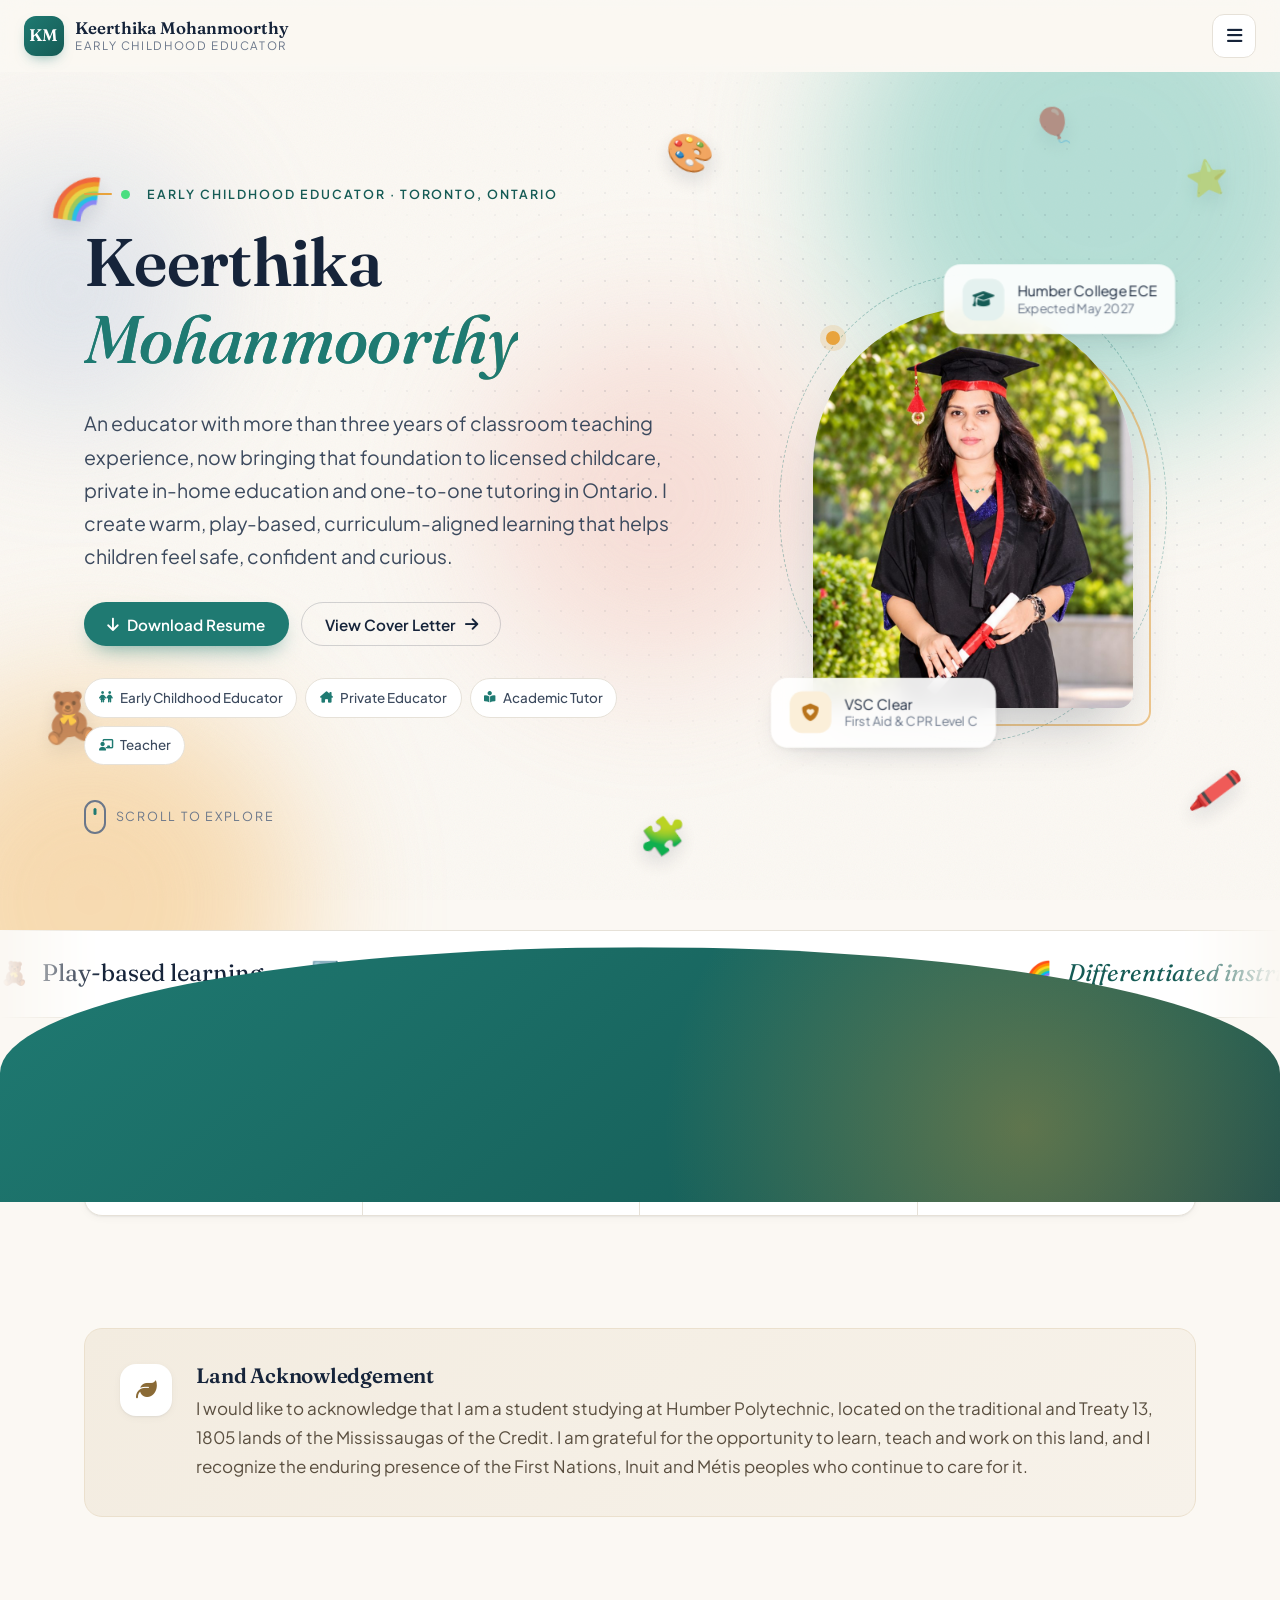
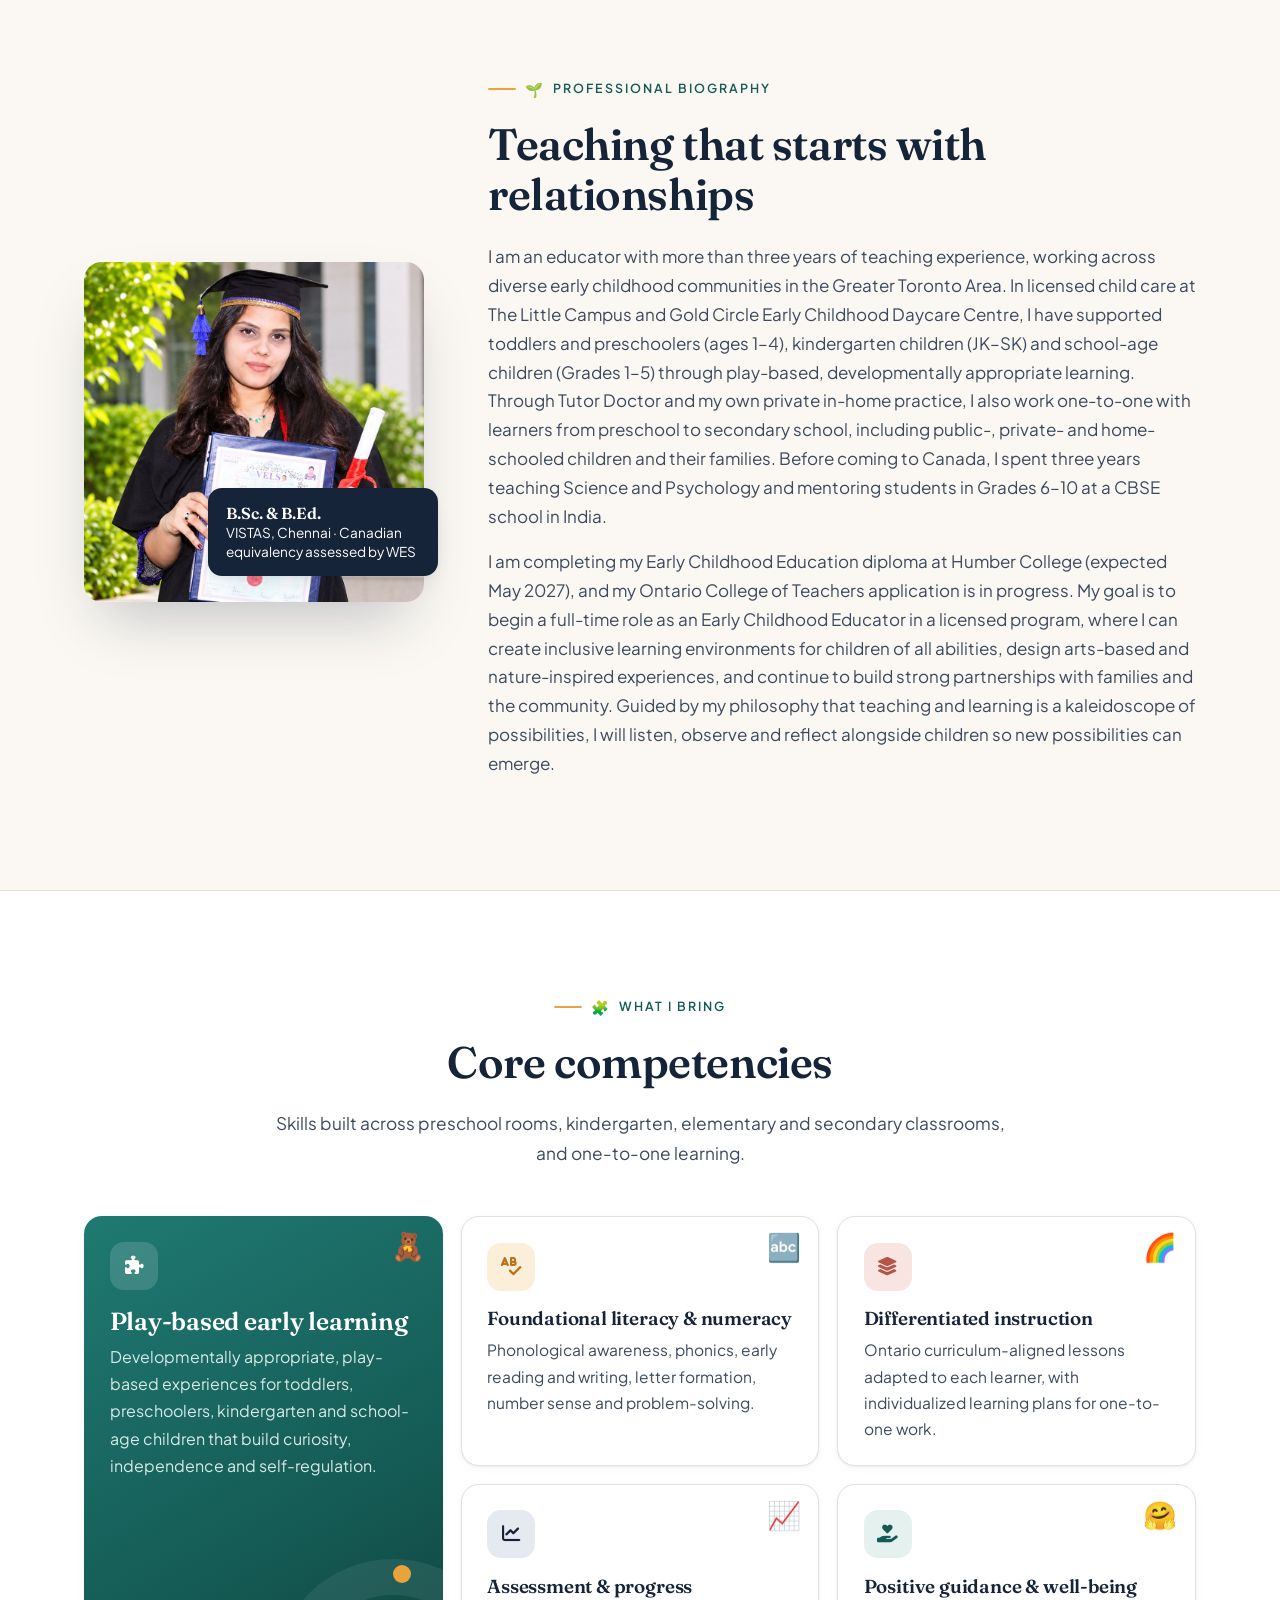
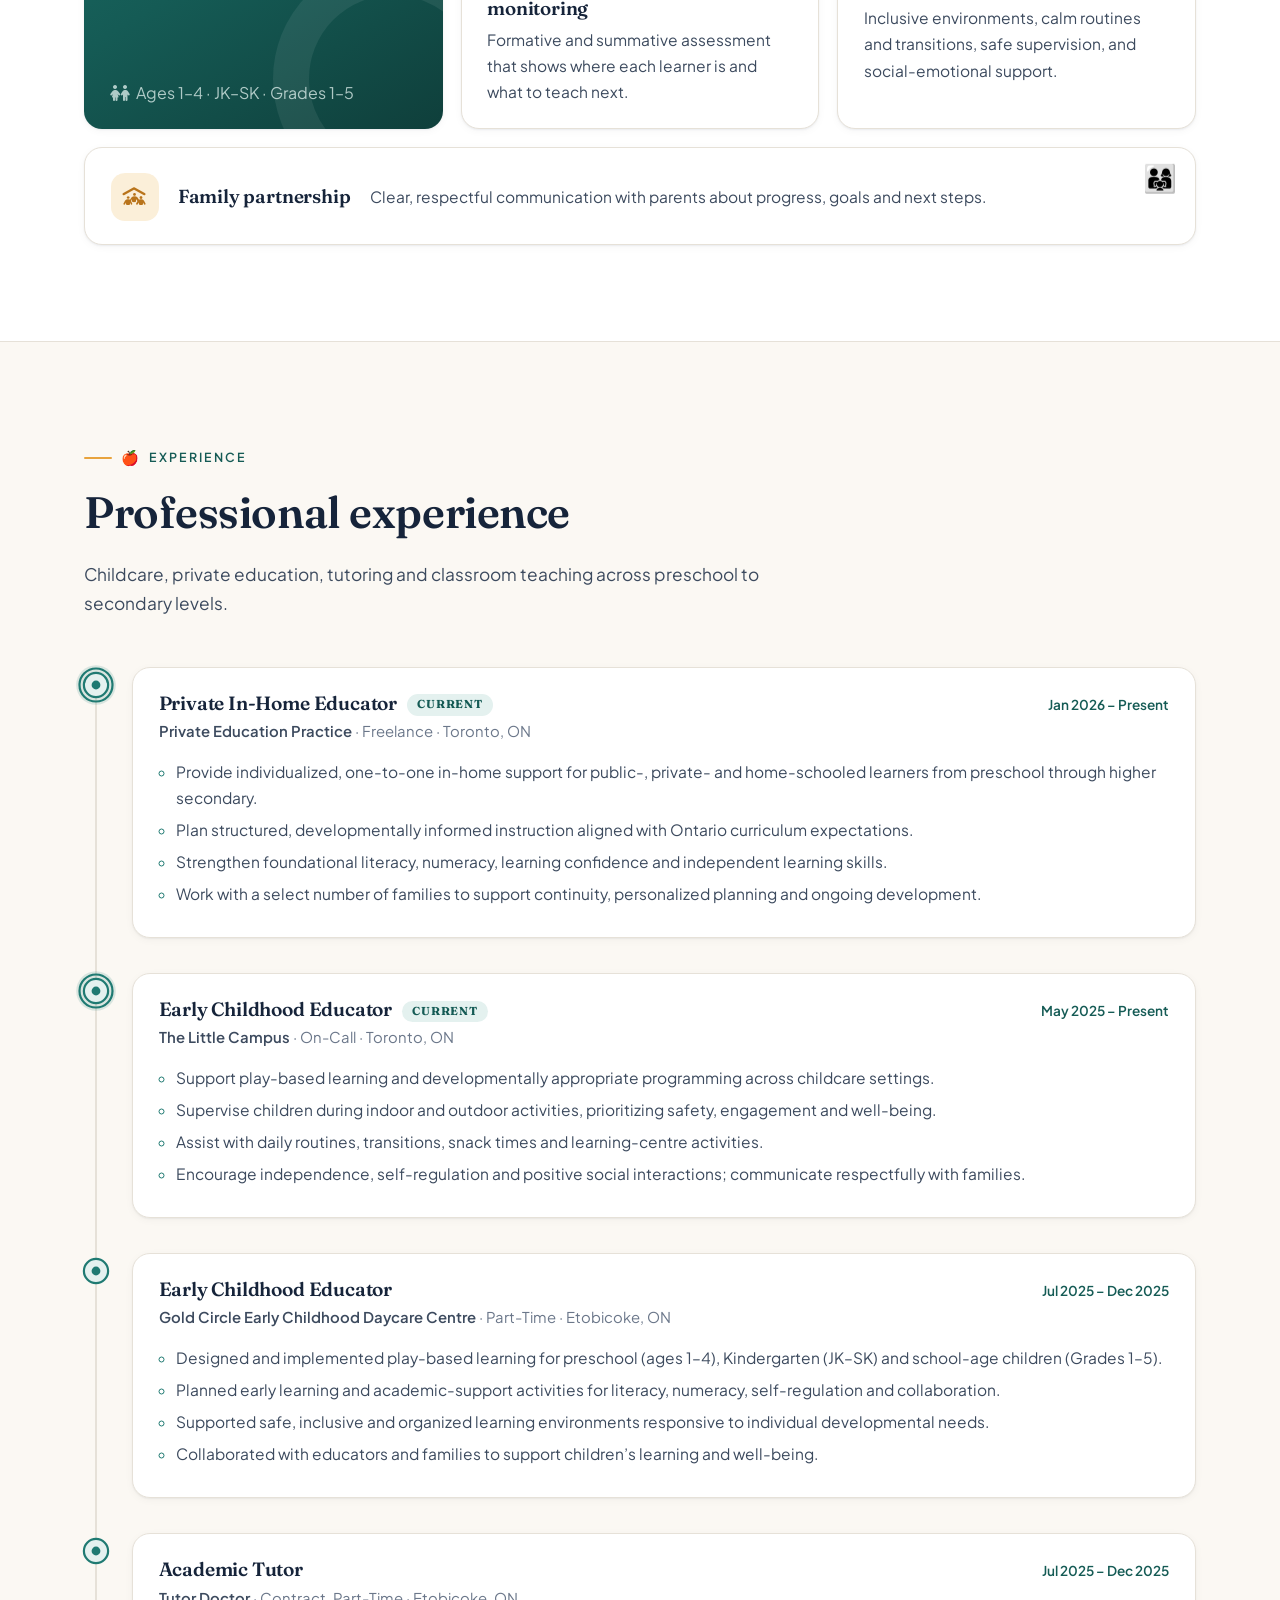
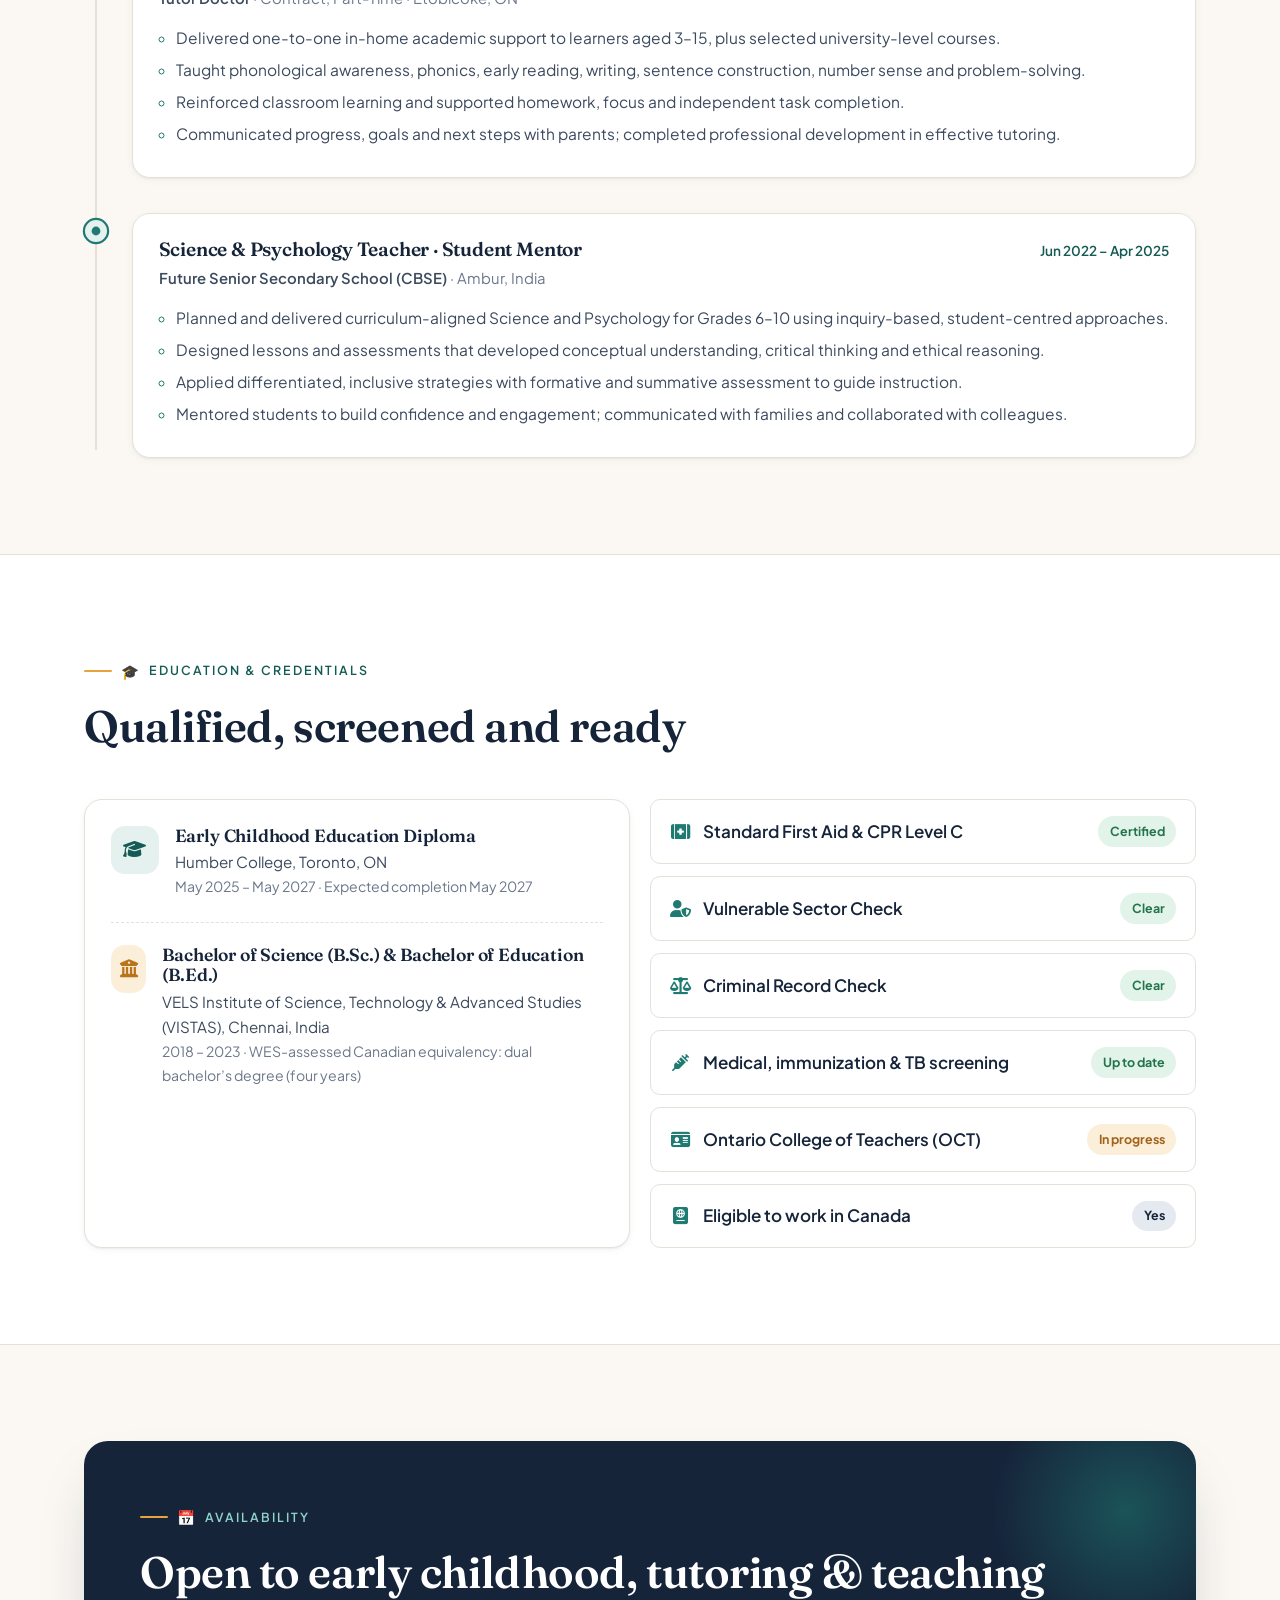
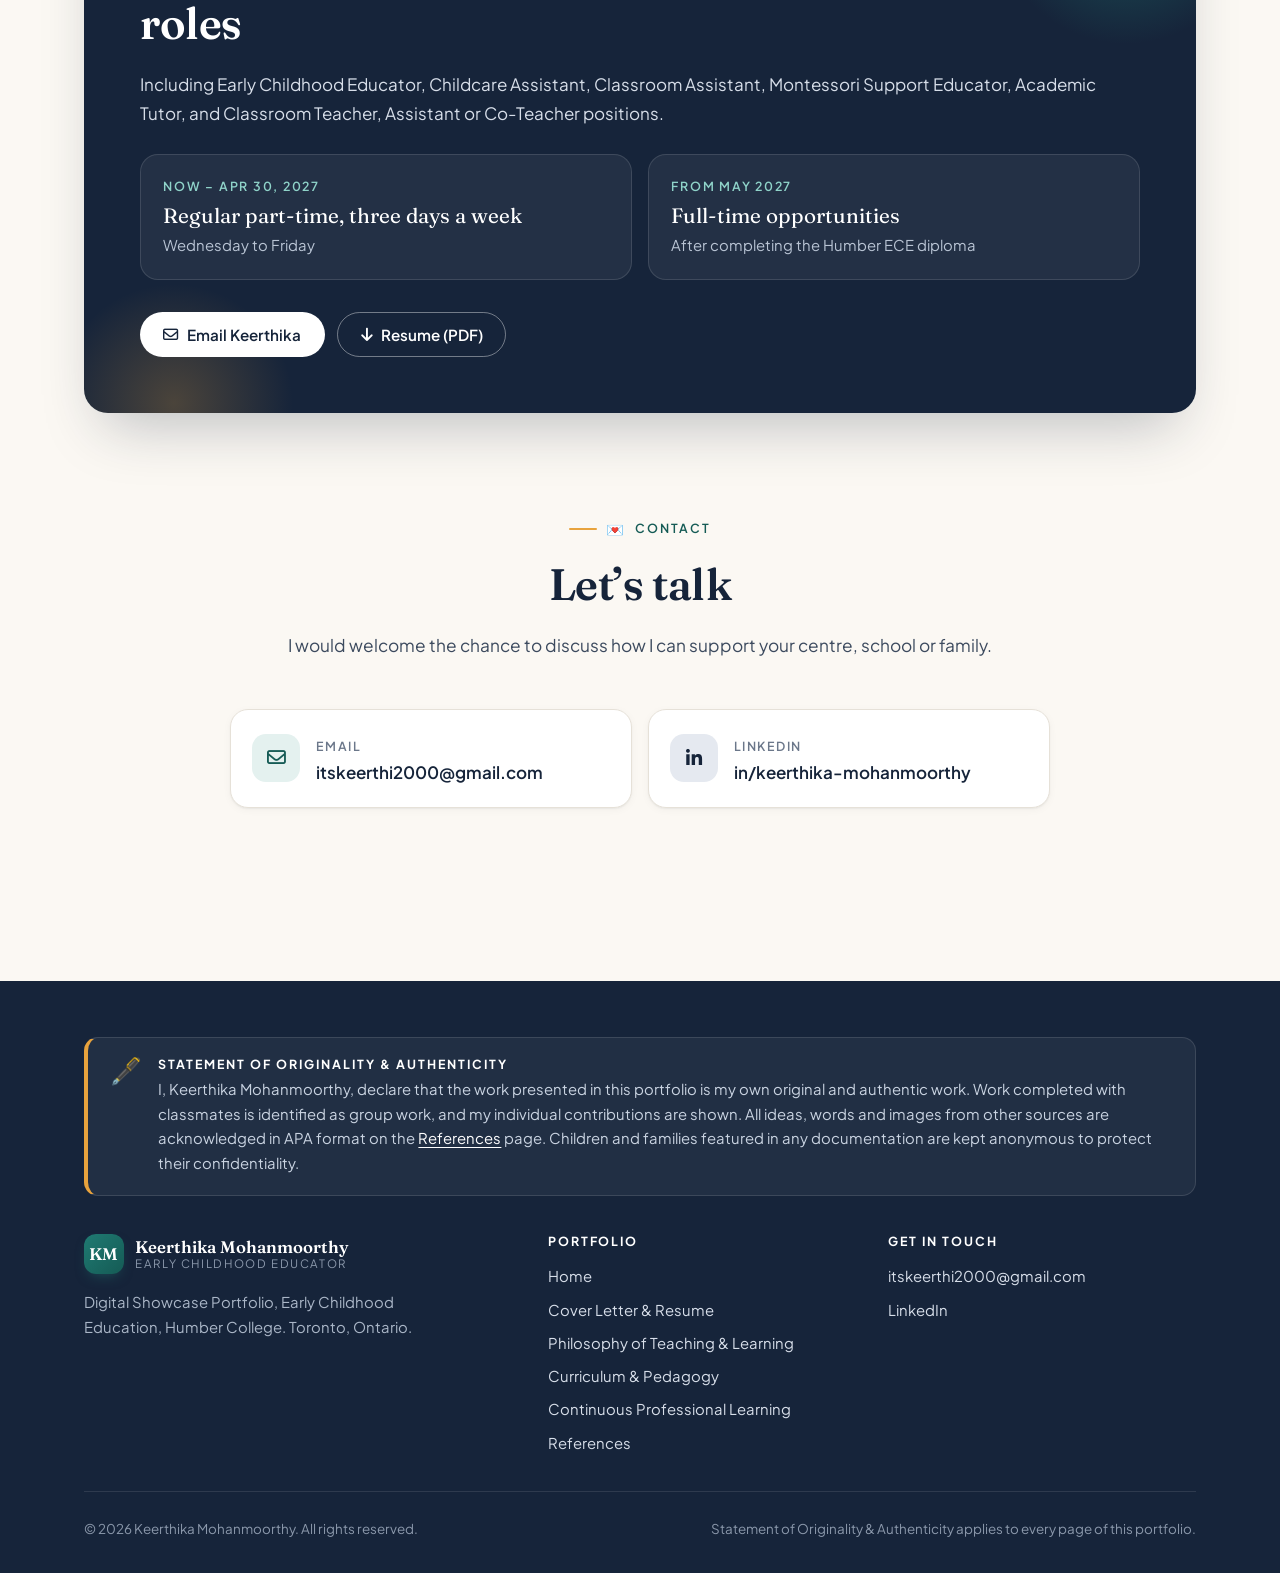
==== index.html @ 1e9b423f "Use graduation-with-diploma photo in About section; keep original photos out of repo Co-Authored-By:" ====
<!DOCTYPE html>
<html lang="en-CA" class="no-js">
<head>
  <meta charset="UTF-8" />
  <meta name="viewport" content="width=device-width, initial-scale=1.0" />
  <script>(function(){var h=document.documentElement,a=false;try{if(sessionStorage.getItem("km-pt")==="1"){a=true;sessionStorage.removeItem("km-pt");}}catch(e){}try{var n=performance.getEntriesByType("navigation")[0];if(n&&n.type==="back_forward")a=true;}catch(e){}if(a&&!(window.matchMedia&&matchMedia("(prefers-reduced-motion: reduce)").matches))h.classList.add("pt-arriving");})();</script>
  <title>Keerthika Mohanmoorthy | Early Childhood Educator Portfolio</title>
  <meta name="description" content="Professional portfolio of Keerthika Mohanmoorthy &#8212; Early Childhood Educator, private educator and academic tutor in Toronto, Ontario. Humber College ECE (2027), B.Sc. & B.Ed., 3+ years of teaching experience." />
  <meta name="theme-color" content="#16243a" />
  <meta property="og:type" content="website" />
  <meta property="og:title" content="Keerthika Mohanmoorthy | Early Childhood Educator" />
  <meta property="og:description" content="Early Childhood Educator &#183; Private Educator &#183; Academic Tutor &#183; Teacher &#8212; Toronto, Ontario." />
  <meta property="og:image" content="assets/img/keerthika-graduation-portrait.jpg" />
  <link rel="icon" href="data:image/svg+xml,%3Csvg xmlns='http://www.w3.org/2000/svg' viewBox='0 0 64 64'%3E%3Crect width='64' height='64' rx='16' fill='%231f7a72'/%3E%3Ctext x='50%25' y='54%25' text-anchor='middle' dominant-baseline='middle' font-family='Georgia,serif' font-size='28' fill='white'%3EKM%3C/text%3E%3C/svg%3E" />
  <link rel="preconnect" href="https://fonts.googleapis.com" />
  <link rel="preconnect" href="https://fonts.gstatic.com" crossorigin />
  <link href="https://fonts.googleapis.com/css2?family=Fraunces:ital,opsz,wght@0,9..144,400;0,9..144,500;0,9..144,600;1,9..144,400;1,9..144,500&family=Plus+Jakarta+Sans:wght@400;500;600;700&display=swap" rel="stylesheet" />
  <link rel="stylesheet" href="https://cdnjs.cloudflare.com/ajax/libs/font-awesome/6.5.2/css/all.min.css" />
  <link rel="stylesheet" href="assets/css/style.css?v=202611122013" />
</head>

<body>
  <a class="skip-link" href="#main">Skip to content</a>

  <header class="site-header">
    <div class="container">
      <a class="brand" href="index.html" aria-label="Keerthika Mohanmoorthy, home">
        <span class="brand-mark">KM</span>
        <span class="brand-text">
          <span class="brand-name">Keerthika Mohanmoorthy</span>
          <span class="brand-role">Early Childhood Educator</span>
        </span>
      </a>
      <button class="nav-toggle" aria-controls="site-nav" aria-expanded="false" aria-label="Toggle navigation"><i class="fa-solid fa-bars"></i></button>
      <nav id="site-nav" class="nav" aria-label="Main">
        <a href="index.html" aria-current="page">Home</a>
        <a href="cover-letter.html">Cover Letter &amp; Resume</a>
        <a href="philosophy.html">Philosophy of Teaching &amp; Learning</a>
        <div class="nav-dd">
          <a href="curriculum-pedagogy.html" class="dd-toggle" aria-haspopup="true">Curriculum &amp; Pedagogy <i class="fa-solid fa-chevron-down" aria-hidden="true"></i></a>
          <div class="dd-menu">
            <a href="curriculum-pedagogy.html"><span class="dd-letter"><i class="fa-solid fa-table-cells-large"></i></span> Overview</a>
            <a href="pedagogical-documentation.html"><span class="dd-letter">A</span> Pedagogical Documentation</a>
            <a href="learning-story.html"><span class="dd-letter">B</span> Learning Story</a>
            <a href="inclusive-plans.html"><span class="dd-letter">C</span> Detailed Responsive Inclusive Plans</a>
            <a href="meaningful-artifacts.html"><span class="dd-letter">D</span> Meaningful Artifacts</a>
            <a href="resources-in-practice.html"><span class="dd-letter">E</span> Resources Used in Practice</a>
          </div>
        </div>
        <a href="continuous-learning.html">Continuous Professional Learning</a>
        <a href="references.html">References</a>
      </nav>
    </div>
  </header>

  <main id="main">
    <!-- ===== Hero ===== -->
    <section class="hero">
      <div class="aurora" aria-hidden="true"><span></span><span></span><span></span><span></span></div>
      <div class="dot-grid" aria-hidden="true"></div>
      <div class="container hero-grid">
        <div class="reveal">
          <span class="eyebrow"><span class="live-dot" aria-hidden="true"></span>Early Childhood Educator &#183; Toronto, Ontario</span>
          <h1 data-split>Keerthika <em class="text-gradient">Mohanmoorthy</em></h1>
          <p class="hero-lead">
            An educator with more than three years of classroom teaching experience, now bringing that foundation to
            licensed childcare, private in-home education and one-to-one tutoring in Ontario. I create warm,
            play-based, curriculum-aligned learning that helps children feel safe, confident and curious.
          </p>
          <div class="hero-actions">
            <a class="btn btn-primary magnetic" href="assets/docs/application/Keerthika_Mohanmoorthy_Resume_2026.pdf" download><i class="fa-solid fa-arrow-down"></i> Download Resume</a>
            <a class="btn btn-ghost magnetic" href="cover-letter.html">View Cover Letter <i class="fa-solid fa-arrow-right"></i></a>
          </div>
          <ul class="chip-row" aria-label="Roles">
            <li class="chip"><i class="fa-solid fa-children"></i> Early Childhood Educator</li>
            <li class="chip"><i class="fa-solid fa-house-chimney"></i> Private Educator</li>
            <li class="chip"><i class="fa-solid fa-book-open-reader"></i> Academic Tutor</li>
            <li class="chip"><i class="fa-solid fa-chalkboard-user"></i> Teacher</li>
          </ul>
          <a class="scroll-cue" href="#about"><span class="mouse" aria-hidden="true"></span> Scroll to explore</a>
        </div>

        <div class="portrait reveal-scale" data-tilt>
         <div class="tilt">
          <div class="orbit" aria-hidden="true"></div>
          <div class="portrait-deco" aria-hidden="true"></div>
          <div class="portrait-frame">
            <img src="assets/img/keerthika-graduation-portrait.jpg" alt="Keerthika Mohanmoorthy in her graduation cap and gown, holding her diploma" width="800" height="1000" />
          </div>
          <div class="portrait-badge alt">
            <span class="icon"><i class="fa-solid fa-graduation-cap"></i></span>
            <span>Humber College ECE<small>Expected May 2027</small></span>
          </div>
          <div class="portrait-badge">
            <span class="icon"><i class="fa-solid fa-shield-heart"></i></span>
            <span>VSC Clear<small>First Aid &amp; CPR Level C</small></span>
          </div>
         </div>
        </div>
      </div>
    </section>

    <!-- ===== Marquee ===== -->
    <div class="marquee" aria-hidden="true">
      <div class="marquee-track">
        <span><i class="mq-emoji">&#129528;</i>Play-based learning</span><span><i class="mq-emoji">&#128292;</i>Foundational literacy</span><span><i class="mq-emoji">&#128290;</i>Numeracy &amp; number sense</span><span><i class="mq-emoji">&#127752;</i>Differentiated instruction</span><span><i class="mq-emoji">&#129782;</i>Self-regulation</span><span><i class="mq-emoji">&#129309;</i>Inclusive classrooms</span><span><i class="mq-emoji">&#127969;</i>Family partnership</span><span><i class="mq-emoji">&#128218;</i>Ontario curriculum</span>
        <span><i class="mq-emoji">&#129528;</i>Play-based learning</span><span><i class="mq-emoji">&#128292;</i>Foundational literacy</span><span><i class="mq-emoji">&#128290;</i>Numeracy &amp; number sense</span><span><i class="mq-emoji">&#127752;</i>Differentiated instruction</span><span><i class="mq-emoji">&#129782;</i>Self-regulation</span><span><i class="mq-emoji">&#129309;</i>Inclusive classrooms</span><span><i class="mq-emoji">&#127969;</i>Family partnership</span><span><i class="mq-emoji">&#128218;</i>Ontario curriculum</span>
      </div>
    </div>

    <!-- ===== Stats ===== -->
    <section class="section-tight" aria-label="At a glance">
      <div class="container">
        <div class="stats reveal-scale">
          <div class="stat"><div class="stat-num"><span data-count="3" style="color:inherit">3</span><span>+</span></div><div class="stat-label">Years of full-time classroom teaching</div></div>
          <div class="stat"><div class="stat-num">1&#8211;<span data-count="15" style="color:inherit">15</span><span>+</span></div><div class="stat-label">Ages supported, from preschool to secondary</div></div>
          <div class="stat"><div class="stat-num"><span data-count="4" style="color:inherit">4</span></div><div class="stat-label">Education roles in Ontario since 2025</div></div>
          <div class="stat"><div class="stat-num"><span data-count="2" style="color:inherit">2</span><span>&#215;</span></div><div class="stat-label">Bachelor&#8217;s degrees (B.Sc. &amp; B.Ed.), WES-assessed</div></div>
        </div>
      </div>
    </section>

    <!-- ===== Land acknowledgement ===== -->
    <section class="section-tight">
      <div class="container">
        <div class="land reveal">
          <div class="icon" aria-hidden="true"><i class="fa-solid fa-leaf"></i></div>
          <div>
            <h2>Land Acknowledgement</h2>
            <p>
              I would like to acknowledge that I am a student studying at Humber Polytechnic, located on the traditional
              and Treaty 13, 1805 lands of the Mississaugas of the Credit. I am grateful for the opportunity to learn,
              teach and work on this land, and I recognize the enduring presence of the First Nations, Inuit and M&#233;tis
              peoples who continue to care for it.
            </p>
          </div>
        </div>
      </div>
    </section>

    <!-- ===== About ===== -->
    <section class="section" id="about">
      <div class="container about-grid">
        <figure class="about-photo reveal" style="margin:0">
          <img src="assets/img/keerthika-graduation-diploma.jpg" alt="Keerthika Mohanmoorthy in her graduation cap and gown, holding her degree from VISTAS" width="900" height="900" loading="lazy" />
          <figcaption class="caption"><strong>B.Sc. &amp; B.Ed.</strong>VISTAS, Chennai &#183; Canadian equivalency assessed by WES</figcaption>
        </figure>
        <div class="reveal">
          <span class="eyebrow"><span class="em" aria-hidden="true">&#127793;</span> Professional Biography</span>
          <h2>Teaching that starts with relationships</h2>
          <p>
            I am an educator with more than three years of teaching experience, working across diverse early childhood
            communities in the Greater Toronto Area. In licensed child care at The Little Campus and Gold Circle Early
            Childhood Daycare Centre, I have supported toddlers and preschoolers (ages 1&#8211;4), kindergarten children
            (JK&#8211;SK) and school-age children (Grades 1&#8211;5) through play-based, developmentally appropriate learning.
            Through Tutor Doctor and my own private in-home practice, I also work one-to-one with learners from preschool to
            secondary school, including public-, private- and home-schooled children and their families. Before coming to
            Canada, I spent three years teaching Science and Psychology and mentoring students in Grades 6&#8211;10 at a CBSE
            school in India.
          </p>
          <p>
            I am completing my Early Childhood Education diploma at Humber College (expected May 2027), and my Ontario College
            of Teachers application is in progress. My goal is to begin a full-time role as an Early Childhood Educator in a
            licensed program, where I can create inclusive learning environments for children of all abilities, design
            arts-based and nature-inspired experiences, and continue to build strong partnerships with families and the
            community. Guided by my philosophy that teaching and learning is a kaleidoscope of possibilities, I will listen,
            observe and reflect alongside children so new possibilities can emerge.
          </p>
        </div>
      </div>
    </section>

    <!-- ===== Competencies ===== -->
    <section class="section section-alt" id="strengths">
      <div class="container">
        <div class="section-head center reveal">
          <span class="eyebrow"><span class="em" aria-hidden="true">&#129513;</span> What I Bring</span>
          <h2>Core competencies</h2>
          <p>Skills built across preschool rooms, kindergarten, elementary and secondary classrooms, and one-to-one learning.</p>
        </div>
        <div class="bento" data-stagger="90">
          <article class="card spot feature reveal-scale" data-emoji="&#129528;">
            <span class="ring" aria-hidden="true"></span>
            <div>
              <div class="card-icon"><i class="fa-solid fa-puzzle-piece"></i></div>
              <h3>Play-based early learning</h3>
              <p>Developmentally appropriate, play-based experiences for toddlers, preschoolers, kindergarten and school-age children that build curiosity, independence and self-regulation.</p>
            </div>
            <p class="small" style="opacity:.8;margin:1.5rem 0 0"><i class="fa-solid fa-children"></i>&nbsp; Ages 1&#8211;4 &#183; JK&#8211;SK &#183; Grades 1&#8211;5</p>
          </article>
          <article class="card spot reveal-scale" data-emoji="&#128292;">
            <div class="card-icon sun"><i class="fa-solid fa-spell-check"></i></div>
            <h3>Foundational literacy &amp; numeracy</h3>
            <p>Phonological awareness, phonics, early reading and writing, letter formation, number sense and problem-solving.</p>
          </article>
          <article class="card spot reveal-scale" data-emoji="&#127752;">
            <div class="card-icon rose"><i class="fa-solid fa-layer-group"></i></div>
            <h3>Differentiated instruction</h3>
            <p>Ontario curriculum-aligned lessons adapted to each learner, with individualized learning plans for one-to-one work.</p>
          </article>
          <article class="card spot reveal-scale" data-emoji="&#128200;">
            <div class="card-icon navy"><i class="fa-solid fa-chart-line"></i></div>
            <h3>Assessment &amp; progress monitoring</h3>
            <p>Formative and summative assessment that shows where each learner is and what to teach next.</p>
          </article>
          <article class="card spot reveal-scale" data-emoji="&#129303;">
            <div class="card-icon"><i class="fa-solid fa-hand-holding-heart"></i></div>
            <h3>Positive guidance &amp; well-being</h3>
            <p>Inclusive environments, calm routines and transitions, safe supervision, and social-emotional support.</p>
          </article>
          <article class="card spot full reveal-scale" data-emoji="&#128104;&#8205;&#128105;&#8205;&#128103;">
            <div class="card-icon sun"><i class="fa-solid fa-people-roof"></i></div>
            <h3>Family partnership</h3>
            <p>Clear, respectful communication with parents about progress, goals and next steps.</p>
          </article>
        </div>
      </div>
    </section>

    <!-- ===== Experience ===== -->
    <section class="section" id="experience">
      <div class="container">
        <div class="section-head reveal">
          <span class="eyebrow"><span class="em" aria-hidden="true">&#127822;</span> Experience</span>
          <h2>Professional experience</h2>
          <p>Childcare, private education, tutoring and classroom teaching across preschool to secondary levels.</p>
        </div>

        <ol class="timeline">
          <li class="tl-item current reveal">
            <span class="tl-dot" aria-hidden="true"></span>
            <div class="tl-card spot">
              <div class="tl-top"><h3>Private In-Home Educator <span class="badge">Current</span></h3><span class="tl-date">Jan 2026 &#8211; Present</span></div>
              <div class="tl-org"><strong>Private Education Practice</strong> &#183; Freelance &#183; Toronto, ON</div>
              <ul>
                <li>Provide individualized, one-to-one in-home support for public-, private- and home-schooled learners from preschool through higher secondary.</li>
                <li>Plan structured, developmentally informed instruction aligned with Ontario curriculum expectations.</li>
                <li>Strengthen foundational literacy, numeracy, learning confidence and independent learning skills.</li>
                <li>Work with a select number of families to support continuity, personalized planning and ongoing development.</li>
              </ul>
            </div>
          </li>
          <li class="tl-item current reveal">
            <span class="tl-dot" aria-hidden="true"></span>
            <div class="tl-card spot">
              <div class="tl-top"><h3>Early Childhood Educator <span class="badge">Current</span></h3><span class="tl-date">May 2025 &#8211; Present</span></div>
              <div class="tl-org"><strong>The Little Campus</strong> &#183; On-Call &#183; Toronto, ON</div>
              <ul>
                <li>Support play-based learning and developmentally appropriate programming across childcare settings.</li>
                <li>Supervise children during indoor and outdoor activities, prioritizing safety, engagement and well-being.</li>
                <li>Assist with daily routines, transitions, snack times and learning-centre activities.</li>
                <li>Encourage independence, self-regulation and positive social interactions; communicate respectfully with families.</li>
              </ul>
            </div>
          </li>
          <li class="tl-item reveal">
            <span class="tl-dot" aria-hidden="true"></span>
            <div class="tl-card spot">
              <div class="tl-top"><h3>Early Childhood Educator</h3><span class="tl-date">Jul 2025 &#8211; Dec 2025</span></div>
              <div class="tl-org"><strong>Gold Circle Early Childhood Daycare Centre</strong> &#183; Part-Time &#183; Etobicoke, ON</div>
              <ul>
                <li>Designed and implemented play-based learning for preschool (ages 1&#8211;4), Kindergarten (JK&#8211;SK) and school-age children (Grades 1&#8211;5).</li>
                <li>Planned early learning and academic-support activities for literacy, numeracy, self-regulation and collaboration.</li>
                <li>Supported safe, inclusive and organized learning environments responsive to individual developmental needs.</li>
                <li>Collaborated with educators and families to support children&#8217;s learning and well-being.</li>
              </ul>
            </div>
          </li>
          <li class="tl-item reveal">
            <span class="tl-dot" aria-hidden="true"></span>
            <div class="tl-card spot">
              <div class="tl-top"><h3>Academic Tutor</h3><span class="tl-date">Jul 2025 &#8211; Dec 2025</span></div>
              <div class="tl-org"><strong>Tutor Doctor</strong> &#183; Contract, Part-Time &#183; Etobicoke, ON</div>
              <ul>
                <li>Delivered one-to-one in-home academic support to learners aged 3&#8211;15, plus selected university-level courses.</li>
                <li>Taught phonological awareness, phonics, early reading, writing, sentence construction, number sense and problem-solving.</li>
                <li>Reinforced classroom learning and supported homework, focus and independent task completion.</li>
                <li>Communicated progress, goals and next steps with parents; completed professional development in effective tutoring.</li>
              </ul>
            </div>
          </li>
          <li class="tl-item reveal">
            <span class="tl-dot" aria-hidden="true"></span>
            <div class="tl-card spot">
              <div class="tl-top"><h3>Science &amp; Psychology Teacher &#183; Student Mentor</h3><span class="tl-date">Jun 2022 &#8211; Apr 2025</span></div>
              <div class="tl-org"><strong>Future Senior Secondary School (CBSE)</strong> &#183; Ambur, India</div>
              <ul>
                <li>Planned and delivered curriculum-aligned Science and Psychology for Grades 6&#8211;10 using inquiry-based, student-centred approaches.</li>
                <li>Designed lessons and assessments that developed conceptual understanding, critical thinking and ethical reasoning.</li>
                <li>Applied differentiated, inclusive strategies with formative and summative assessment to guide instruction.</li>
                <li>Mentored students to build confidence and engagement; communicated with families and collaborated with colleagues.</li>
              </ul>
            </div>
          </li>
        </ol>
      </div>
    </section>

    <!-- ===== Education & credentials ===== -->
    <section class="section section-alt" id="education">
      <div class="container">
        <div class="section-head reveal">
          <span class="eyebrow"><span class="em" aria-hidden="true">&#127891;</span> Education &amp; Credentials</span>
          <h2>Qualified, screened and ready</h2>
        </div>
        <div class="split">
          <div class="card reveal">
            <div class="edu-item">
              <div class="card-icon"><i class="fa-solid fa-graduation-cap"></i></div>
              <div>
                <h3>Early Childhood Education Diploma</h3>
                <p>Humber College, Toronto, ON</p>
                <p class="meta">May 2025 &#8211; May 2027 &#183; Expected completion May 2027</p>
              </div>
            </div>
            <div class="edu-item">
              <div class="card-icon sun"><i class="fa-solid fa-building-columns"></i></div>
              <div>
                <h3>Bachelor of Science (B.Sc.) &amp; Bachelor of Education (B.Ed.)</h3>
                <p>VELS Institute of Science, Technology &amp; Advanced Studies (VISTAS), Chennai, India</p>
                <p class="meta">2018 &#8211; 2023 &#183; WES-assessed Canadian equivalency: dual bachelor&#8217;s degree (four years)</p>
              </div>
            </div>
          </div>
          <div class="reveal">
            <ul class="status-list" data-stagger="70">
              <li class="reveal"><span class="what"><i class="fa-solid fa-kit-medical"></i> Standard First Aid &amp; CPR Level C</span><span class="pill ok">Certified</span></li>
              <li class="reveal"><span class="what"><i class="fa-solid fa-user-shield"></i> Vulnerable Sector Check</span><span class="pill ok">Clear</span></li>
              <li class="reveal"><span class="what"><i class="fa-solid fa-scale-balanced"></i> Criminal Record Check</span><span class="pill ok">Clear</span></li>
              <li class="reveal"><span class="what"><i class="fa-solid fa-syringe"></i> Medical, immunization &amp; TB screening</span><span class="pill ok">Up to date</span></li>
              <li class="reveal"><span class="what"><i class="fa-solid fa-id-card"></i> Ontario College of Teachers (OCT)</span><span class="pill prog">In progress</span></li>
              <li class="reveal"><span class="what"><i class="fa-solid fa-passport"></i> Eligible to work in Canada</span><span class="pill info">Yes</span></li>
            </ul>
          </div>
        </div>
      </div>
    </section>

    <!-- ===== Availability ===== -->
    <section class="section" id="availability">
      <div class="container">
        <div class="band reveal">
          <span class="eyebrow"><span class="em" aria-hidden="true">&#128197;</span> Availability</span>
          <h2>Open to early childhood, tutoring &amp; teaching roles</h2>
          <p>Including Early Childhood Educator, Childcare Assistant, Classroom Assistant, Montessori Support Educator, Academic Tutor, and Classroom Teacher, Assistant or Co-Teacher positions.</p>
          <div class="avail-grid">
            <div class="avail">
              <div class="when">Now &#8211; Apr 30, 2027</div>
              <div class="what">Regular part-time, three days a week</div>
              <p>Wednesday to Friday</p>
            </div>
            <div class="avail">
              <div class="when">From May 2027</div>
              <div class="what">Full-time opportunities</div>
              <p>After completing the Humber ECE diploma</p>
            </div>
          </div>
          <div class="band-actions">
            <a class="btn btn-light magnetic" href="mailto:itskeerthi2000@gmail.com"><i class="fa-regular fa-envelope"></i> Email Keerthika</a>
            <a class="btn btn-outline-light" href="assets/docs/application/Keerthika_Mohanmoorthy_Resume_2026.pdf" download><i class="fa-solid fa-arrow-down"></i> Resume (PDF)</a>
          </div>
        </div>
      </div>
    </section>

    <!-- ===== Contact ===== -->
    <section class="section" id="contact" style="padding-top:0">
      <div class="container">
        <div class="section-head center reveal">
          <span class="eyebrow"><span class="em" aria-hidden="true">&#128140;</span> Contact</span>
          <h2>Let&#8217;s talk</h2>
          <p>I would welcome the chance to discuss how I can support your centre, school or family.</p>
        </div>
        <div class="contact-grid" data-stagger="100">
          <a class="contact-card spot reveal" href="mailto:itskeerthi2000@gmail.com">
            <span class="card-icon"><i class="fa-regular fa-envelope"></i></span>
            <span><span class="label">Email</span><br /><span class="value">itskeerthi2000@gmail.com</span></span>
          </a>
          <a class="contact-card spot reveal" href="https://www.linkedin.com/in/keerthika-mohanmoorthy" target="_blank" rel="noopener">
            <span class="card-icon navy"><i class="fa-brands fa-linkedin-in"></i></span>
            <span><span class="label">LinkedIn</span><br /><span class="value">in/keerthika-mohanmoorthy</span></span>
          </a>
        </div>
      </div>
    </section>
  </main>

  <footer class="site-footer">
    <div class="container">
      <div class="originality" role="note" aria-labelledby="originality-title">
        <span class="orig-icon" aria-hidden="true">&#128395;&#65039;</span>
        <div>
          <h4 id="originality-title">Statement of Originality &amp; Authenticity</h4>
          <p>I, Keerthika Mohanmoorthy, declare that the work presented in this portfolio is my own original and authentic work. Work completed with classmates is identified as group work, and my individual contributions are shown. All ideas, words and images from other sources are acknowledged in APA format on the <a href="references.html">References</a> page. Children and families featured in any documentation are kept anonymous to protect their confidentiality.</p>
        </div>
      </div>
      <div class="footer-grid">
        <div class="footer-brand">
          <a class="brand" href="index.html">
            <span class="brand-mark">KM</span>
            <span class="brand-text"><span class="brand-name">Keerthika Mohanmoorthy</span><span class="brand-role">Early Childhood Educator</span></span>
          </a>
          <p>Digital Showcase Portfolio, Early Childhood Education, Humber College. Toronto, Ontario.</p>
        </div>
        <div>
          <h4>Portfolio</h4>
          <ul>
            <li><a href="index.html">Home</a></li>
            <li><a href="cover-letter.html">Cover Letter &amp; Resume</a></li>
            <li><a href="philosophy.html">Philosophy of Teaching &amp; Learning</a></li>
            <li><a href="curriculum-pedagogy.html">Curriculum &amp; Pedagogy</a></li>
            <li><a href="continuous-learning.html">Continuous Professional Learning</a></li>
            <li><a href="references.html">References</a></li>
          </ul>
        </div>
        <div>
          <h4>Get in touch</h4>
          <ul>
            <li><a href="mailto:itskeerthi2000@gmail.com">itskeerthi2000@gmail.com</a></li>
            <li><a href="https://www.linkedin.com/in/keerthika-mohanmoorthy" target="_blank" rel="noopener">LinkedIn</a></li>
          </ul>
        </div>
      </div>
      <div class="footer-bottom">
        <span>&#169; <span data-year>2026</span> Keerthika Mohanmoorthy. All rights reserved.</span>
        <span>Statement of Originality &amp; Authenticity applies to every page of this portfolio.</span>
      </div>
    </div>
  </footer>

  <script src="assets/js/main.js?v=202611122013"></script>
</body>
</html>
---- assets/css/style.css ----
/* ==========================================================================
   Keerthika Mohanmoorthy \2014  ECE Portfolio
   Shared design system
   ========================================================================== */

:root {
  --ink: #16243a;          /* deep navy \2014  headings */
  --ink-soft: #3c4a5e;     /* body text */
  --muted: #6b778a;        /* secondary text */
  --line: #e6e1d8;         /* hairlines */
  --paper: #fbf8f3;        /* warm page background */
  --card: #ffffff;
  --teal: #1f7a72;         /* primary accent (matches r\e9 sum\e9 ) */
  --teal-deep: #155b55;
  --teal-tint: #e4f1ef;
  --sun: #e8a33d;          /* warm secondary accent */
  --sun-tint: #fbefd9;
  --rose: #d9776a;
  --rose-tint: #f8e5e1;
  --navy-band: #16243a;

  --serif: "Fraunces", Georgia, "Times New Roman", serif;
  --sans: "Plus Jakarta Sans", system-ui, -apple-system, "Segoe UI", Roboto, sans-serif;

  --radius: 18px;
  --radius-sm: 10px;
  --shadow-sm: 0 1px 2px rgba(22, 36, 58, .06), 0 2px 8px rgba(22, 36, 58, .04);
  --shadow: 0 10px 30px -12px rgba(22, 36, 58, .18), 0 2px 6px rgba(22, 36, 58, .05);
  --shadow-lg: 0 30px 60px -20px rgba(22, 36, 58, .28);
  --max: 1160px;
  --header-h: 72px;
}

*, *::before, *::after { box-sizing: border-box; }

html { scroll-behavior: smooth; scroll-padding-top: calc(var(--header-h) + 16px); }

body {
  margin: 0;
  font-family: var(--sans);
  font-size: 1.0625rem;
  line-height: 1.7;
  color: var(--ink-soft);
  background: var(--paper);
  -webkit-font-smoothing: antialiased;
  text-rendering: optimizeLegibility;
}

img { max-width: 100%; display: block; }
a { color: var(--teal); text-decoration-thickness: 1px; text-underline-offset: 3px; }
a:hover { color: var(--teal-deep); }

h1, h2, h3, h4 { font-family: var(--serif); color: var(--ink); line-height: 1.15; margin: 0 0 .5em; font-weight: 600; letter-spacing: -.01em; }
h1 { font-size: clamp(2.4rem, 5.5vw, 4.2rem); font-weight: 600; }
h2 { font-size: clamp(1.9rem, 3.6vw, 2.75rem); }
h3 { font-size: 1.35rem; }
p { margin: 0 0 1rem; }

.skip-link {
  position: absolute; left: -999px; top: 8px; z-index: 2000;
  background: var(--ink); color: #fff; padding: .6rem 1rem; border-radius: 8px;
}
.skip-link:focus { left: 16px; }

:focus-visible { outline: 3px solid var(--sun); outline-offset: 3px; border-radius: 6px; }

.container { width: 100%; max-width: var(--max); margin: 0 auto; padding: 0 24px; }
@media (max-width: 600px) { .container { padding: 0 16px; } }

/* ---------- Header ---------- */
.site-header {
  position: sticky; top: 0; z-index: 1000;
  height: var(--header-h);
  background: rgba(251, 248, 243, .82);
  backdrop-filter: saturate(160%) blur(14px);
  -webkit-backdrop-filter: saturate(160%) blur(14px);
  border-bottom: 1px solid transparent;
  transition: border-color .3s, box-shadow .3s;
}
.site-header.scrolled { border-bottom-color: var(--line); box-shadow: 0 6px 20px -16px rgba(22,36,58,.35); }
.site-header .container { height: 100%; display: flex; align-items: center; justify-content: space-between; gap: 1rem; max-width: 1320px; }
.brand-name, .brand-role { white-space: nowrap; }
.brand-mark { flex-shrink: 0; }
@media (max-width: 420px) { .brand-role { display: none; } }

.brand { display: flex; align-items: center; gap: .7rem; text-decoration: none; color: var(--ink); }
.brand-mark {
  width: 40px; height: 40px; border-radius: 12px;
  display: grid; place-items: center;
  background: linear-gradient(135deg, var(--teal), var(--teal-deep));
  color: #fff; font-family: var(--serif); font-weight: 600; font-size: 1.05rem; letter-spacing: .02em;
  box-shadow: 0 6px 14px -6px rgba(31,122,114,.6);
}
.brand-text { display: flex; flex-direction: column; line-height: 1.15; }
.brand-name { font-family: var(--serif); font-weight: 600; font-size: 1.05rem; }
.brand-role { font-size: .72rem; letter-spacing: .14em; text-transform: uppercase; color: var(--muted); }

.nav { display: flex; align-items: center; gap: .25rem; }
.nav a { white-space: nowrap;
  position: relative; text-decoration: none; color: var(--ink-soft);
  font-size: .92rem; font-weight: 500; padding: .5rem .8rem; border-radius: 999px;
  transition: color .2s, background .2s;
}
.nav a:hover { color: var(--ink); background: rgba(22,36,58,.05); }
.nav a[aria-current="page"] { color: var(--teal-deep); background: var(--teal-tint); font-weight: 600; }
.nav .btn { margin-left: .5rem; }
.nav a.btn-primary, .nav a.btn-primary:hover, .nav a.btn-primary:focus-visible { color: #fff; background: var(--teal); }
.nav a.btn-primary:hover { background: var(--teal-deep); }

.nav-toggle {
  display: none; width: 44px; height: 44px; border: 1px solid var(--line); border-radius: 12px;
  background: var(--card); color: var(--ink); cursor: pointer; font-size: 1.1rem;
}

@media (max-width: 1340px) {
  .nav-toggle { display: grid; place-items: center; }
  .nav {
    position: fixed; inset: var(--header-h) 0 auto 0;
    flex-direction: column; align-items: stretch; gap: .25rem;
    padding: 1rem 16px 1.5rem; background: var(--paper);
    border-bottom: 1px solid var(--line); box-shadow: var(--shadow);
    transform: translateY(-8px); opacity: 0; visibility: hidden;
    transition: opacity .2s, transform .2s, visibility .2s;
  }
  .nav.open { transform: none; opacity: 1; visibility: visible; }
  .nav a { padding: .8rem 1rem; border-radius: 12px; font-size: 1rem; }
  .nav .btn { margin: .5rem 0 0; justify-content: center; }
}

/* ---------- Buttons ---------- */
.btn {
  display: inline-flex; align-items: center; gap: .55rem;
  padding: .85rem 1.4rem; border-radius: 999px;
  font-family: var(--sans); font-weight: 600; font-size: .95rem; line-height: 1;
  text-decoration: none; cursor: pointer; border: 1.5px solid transparent;
  transition: transform .2s, box-shadow .2s, background .2s, color .2s, border-color .2s;
}
.btn:hover { transform: translateY(-2px); }
.btn-primary { background: var(--teal); color: #fff; box-shadow: 0 10px 22px -10px rgba(31,122,114,.7); }
.btn-primary:hover { background: var(--teal-deep); color: #fff; }
.btn-ghost { background: transparent; color: var(--ink); border-color: rgba(22,36,58,.18); }
.btn-ghost:hover { border-color: var(--ink); color: var(--ink); }
.btn-light { background: #fff; color: var(--ink); }
.btn-light:hover { color: var(--teal-deep); }
.btn-outline-light { color: #fff; border-color: rgba(255,255,255,.4); }
.btn-outline-light:hover { color: #fff; border-color: #fff; }
.btn-sm { padding: .6rem 1rem; font-size: .88rem; }

/* ---------- Hero ---------- */
.hero { position: relative; overflow: hidden; padding: clamp(3rem, 8vw, 6.5rem) 0 clamp(3rem, 7vw, 5.5rem); }
.hero::before {
  content: ""; position: absolute; inset: -20% -10% auto auto; width: 60vw; height: 60vw; max-width: 760px; max-height: 760px;
  background: radial-gradient(closest-side, rgba(31,122,114,.14), transparent 70%);
  pointer-events: none;
}
.hero::after {
  content: ""; position: absolute; left: -10%; bottom: -30%; width: 46vw; height: 46vw; max-width: 600px; max-height: 600px;
  background: radial-gradient(closest-side, rgba(232,163,61,.14), transparent 70%);
  pointer-events: none;
}
.hero-grid { position: relative; z-index: 1; display: grid; grid-template-columns: 1.15fr .85fr; gap: clamp(2rem, 5vw, 4.5rem); align-items: center; }

.eyebrow {
  display: inline-flex; align-items: center; gap: .55rem;
  font-size: .78rem; font-weight: 600; letter-spacing: .16em; text-transform: uppercase; color: var(--teal-deep);
  margin-bottom: 1.1rem;
}
.eyebrow::before { content: ""; width: 28px; height: 2px; background: var(--sun); border-radius: 2px; }

.hero h1 { margin-bottom: .45em; }
.hero h1 em { font-style: italic; color: var(--teal); font-weight: 500; }
.hero-lead { font-size: clamp(1.08rem, 1.6vw, 1.22rem); max-width: 36em; color: var(--ink-soft); margin-bottom: 1.8rem; }
.hero-actions { display: flex; flex-wrap: wrap; gap: .8rem; margin-bottom: 2rem; }

.chip-row { display: flex; flex-wrap: wrap; gap: .5rem; padding: 0; margin: 0; list-style: none; }
.chip {
  display: inline-flex; align-items: center; gap: .45rem;
  padding: .45rem .85rem; border-radius: 999px; font-size: .84rem; font-weight: 500;
  background: var(--card); border: 1px solid var(--line); color: var(--ink-soft);
}
.chip i { color: var(--teal); font-size: .85em; }

.portrait { position: relative; justify-self: center; width: min(100%, 420px); }
.portrait-frame {
  position: relative; aspect-ratio: 4/5; border-radius: 200px 200px var(--radius) var(--radius);
  overflow: hidden; box-shadow: var(--shadow-lg); background: var(--teal-tint);
}
.portrait-frame img { width: 100%; height: 100%; object-fit: cover; object-position: 50% 30%; }
.portrait-deco {
  position: absolute; inset: 18px -18px -18px 18px; z-index: -1;
  border-radius: 200px 200px var(--radius) var(--radius);
  border: 2px solid var(--sun); opacity: .55;
}
.portrait-badge {
  position: absolute; left: -28px; bottom: 34px;
  display: flex; align-items: center; gap: .8rem;
  background: var(--card); padding: .85rem 1.1rem; border-radius: 16px; box-shadow: var(--shadow);
  font-size: .85rem; line-height: 1.3; color: var(--ink);
}
.portrait-badge .icon {
  width: 40px; height: 40px; border-radius: 12px; display: grid; place-items: center;
  background: var(--sun-tint); color: #b9741b; font-size: 1.05rem; flex-shrink: 0;
}
.portrait-badge small { display: block; color: var(--muted); font-size: .76rem; }
.portrait-badge.alt { left: auto; right: -22px; top: 36px; bottom: auto; }
.portrait-badge.alt .icon { background: var(--teal-tint); color: var(--teal-deep); }

@media (max-width: 900px) {
  .hero-grid { grid-template-columns: 1fr; }
  .portrait { order: -1; width: min(78%, 340px); }
  .portrait-badge { left: -10px; }
  .portrait-badge.alt { right: -10px; }
}
@media (max-width: 480px) {
  .portrait { width: 82%; }
  .portrait-badge { font-size: .78rem; padding: .65rem .8rem; bottom: 18px; }
  .portrait-badge.alt { top: 18px; }
  .portrait-badge .icon { width: 34px; height: 34px; }
}

/* ---------- Page hero (inner pages) ---------- */
.page-hero { position: relative; overflow: hidden; padding: clamp(3rem, 7vw, 5rem) 0 clamp(2.5rem, 5vw, 3.5rem); border-bottom: 1px solid var(--line); }
.page-hero::before {
  content: ""; position: absolute; right: -8%; top: -60%; width: 520px; height: 520px;
  background: radial-gradient(closest-side, rgba(31,122,114,.13), transparent 70%); pointer-events: none;
}
.page-hero .container { position: relative; }
.page-hero h1 { font-size: clamp(2.2rem, 5vw, 3.5rem); max-width: 16em; }
.page-hero p { max-width: 42em; font-size: 1.12rem; margin: 0; }
.breadcrumb { font-size: .85rem; color: var(--muted); margin-bottom: 1rem; }
.breadcrumb a { color: var(--muted); text-decoration: none; }
.breadcrumb a:hover { color: var(--teal); }

/* ---------- Sections ---------- */
.section { padding: clamp(3.5rem, 8vw, 6rem) 0; }
.section-tight { padding: clamp(2.5rem, 5vw, 3.5rem) 0; }
.section-alt { background: #fff; border-top: 1px solid var(--line); border-bottom: 1px solid var(--line); }
.section-head { max-width: 46rem; margin-bottom: clamp(2rem, 4vw, 3rem); }
.section-head.center { margin-left: auto; margin-right: auto; text-align: center; }
.section-head.center .eyebrow { justify-content: center; }
.section-head p { font-size: 1.08rem; }

/* ---------- Stats ---------- */
.stats {
  display: grid; grid-template-columns: repeat(4, 1fr); gap: 0;
  background: var(--card); border: 1px solid var(--line); border-radius: var(--radius);
  box-shadow: var(--shadow-sm); overflow: hidden;
}
.stat { padding: 1.6rem 1.5rem; border-right: 1px solid var(--line); }
.stat:last-child { border-right: 0; }
.stat-num { font-family: var(--serif); font-size: clamp(1.9rem, 3.4vw, 2.5rem); color: var(--ink); line-height: 1; margin-bottom: .45rem; font-weight: 600; }
.stat-num span { color: var(--teal); }
.stat-label { font-size: .9rem; color: var(--muted); line-height: 1.45; }
@media (max-width: 860px) {
  .stats { grid-template-columns: repeat(2, 1fr); }
  .stat:nth-child(2) { border-right: 0; }
  .stat:nth-child(-n+2) { border-bottom: 1px solid var(--line); }
}

/* ---------- Land acknowledgement ---------- */
.land {
  display: grid; grid-template-columns: auto 1fr; gap: 1.5rem; align-items: start;
  padding: clamp(1.5rem, 3vw, 2.2rem); border-radius: var(--radius);
  background: linear-gradient(135deg, #f3ece0, #f7f2ea); border: 1px solid #ebe0cd;
}
.land .icon { width: 52px; height: 52px; border-radius: 16px; background: #fff; display: grid; place-items: center; color: #8a6a36; font-size: 1.3rem; box-shadow: var(--shadow-sm); }
.land h2 { font-size: 1.3rem; margin-bottom: .4rem; }
.land p { margin: 0; color: #5a4f40; }
@media (max-width: 560px) { .land { grid-template-columns: 1fr; } }

/* ---------- About ---------- */
.about-grid { display: grid; grid-template-columns: .9fr 1.1fr; gap: clamp(2rem, 5vw, 4.5rem); align-items: center; }
.about-photo { position: relative; }
.about-photo img { border-radius: var(--radius); box-shadow: var(--shadow-lg); aspect-ratio: 4/5; object-fit: cover; object-position: 50% 20%; width: 100%; }
.about-photo .caption {
  position: absolute; right: -14px; bottom: 26px; background: var(--ink); color: #fff;
  padding: .9rem 1.1rem; border-radius: 14px; font-size: .85rem; line-height: 1.35; box-shadow: var(--shadow);
  max-width: 230px;
}
.about-photo .caption strong { display: block; font-family: var(--serif); font-size: 1rem; font-weight: 600; }
.pull {
  font-family: var(--serif); font-size: clamp(1.25rem, 2.2vw, 1.55rem); line-height: 1.45; color: var(--ink);
  border-left: 3px solid var(--sun); padding-left: 1.2rem; margin: 1.5rem 0; font-style: italic; font-weight: 400;
}
@media (max-width: 900px) {
  .about-grid { grid-template-columns: 1fr; }
  .about-photo { max-width: 420px; margin: 0 auto; }
  .about-photo .caption { right: 12px; }
}

/* ---------- Cards / competencies ---------- */
.grid-3 { display: grid; grid-template-columns: repeat(3, 1fr); gap: 1.25rem; }
.grid-2 { display: grid; grid-template-columns: repeat(2, 1fr); gap: 1.25rem; }
@media (max-width: 960px) { .grid-3 { grid-template-columns: repeat(2, 1fr); } }
@media (max-width: 640px) { .grid-3, .grid-2 { grid-template-columns: 1fr; } }

.card {
  background: var(--card); border: 1px solid var(--line); border-radius: var(--radius);
  padding: 1.6rem 1.6rem 1.4rem; box-shadow: var(--shadow-sm);
  transition: transform .25s, box-shadow .25s, border-color .25s;
}
.card:hover { transform: translateY(-4px); box-shadow: var(--shadow); border-color: #d9d2c4; }
.card h3 { font-size: 1.18rem; margin-bottom: .45rem; }
.card p { font-size: .97rem; margin: 0; }
.card-icon {
  width: 48px; height: 48px; border-radius: 14px; display: grid; place-items: center;
  font-size: 1.15rem; margin-bottom: 1.1rem; background: var(--teal-tint); color: var(--teal-deep);
}
.card-icon.sun { background: var(--sun-tint); color: #b9741b; }
.card-icon.rose { background: var(--rose-tint); color: #b5544a; }
.card-icon.navy { background: #e5e9f0; color: var(--ink); }

/* ---------- Timeline ---------- */
.timeline { position: relative; list-style: none; margin: 0; padding: 0; }
.timeline::before { content: ""; position: absolute; left: 11px; top: 8px; bottom: 8px; width: 2px; background: linear-gradient(var(--teal), var(--line)); }
.tl-item { position: relative; padding-left: 3rem; padding-bottom: 2.2rem; }
.tl-item:last-child { padding-bottom: 0; }
.tl-dot {
  position: absolute; left: 0; top: 6px; width: 24px; height: 24px; border-radius: 50%;
  background: var(--paper); border: 2px solid var(--teal); display: grid; place-items: center;
}
.tl-dot::after { content: ""; width: 8px; height: 8px; border-radius: 50%; background: var(--teal); }
.tl-item.current .tl-dot { box-shadow: 0 0 0 6px rgba(31,122,114,.15); }
.tl-card { background: var(--card); border: 1px solid var(--line); border-radius: var(--radius); padding: 1.5rem 1.6rem; box-shadow: var(--shadow-sm); }
.tl-top { display: flex; flex-wrap: wrap; justify-content: space-between; gap: .4rem 1rem; align-items: baseline; margin-bottom: .2rem; }
.tl-top h3 { margin: 0; font-size: 1.2rem; }
.tl-date { font-size: .85rem; font-weight: 600; color: var(--teal-deep); white-space: nowrap; }
.tl-org { font-size: .93rem; color: var(--muted); margin-bottom: .9rem; }
.tl-org strong { color: var(--ink-soft); font-weight: 600; }
.tl-card ul { margin: 0; padding-left: 1.1rem; }
.tl-card li { margin-bottom: .35rem; font-size: .97rem; }
.tl-card li::marker { color: var(--teal); }
.badge {
  display: inline-block; font-size: .72rem; font-weight: 700; letter-spacing: .08em; text-transform: uppercase;
  padding: .25rem .6rem; border-radius: 999px; background: var(--teal-tint); color: var(--teal-deep); vertical-align: middle; margin-left: .4rem;
}
.badge.sun { background: var(--sun-tint); color: #a2621a; }
.badge.navy { background: #e5e9f0; color: var(--ink); }

/* ---------- Two column split ---------- */
.split { display: grid; grid-template-columns: 1fr 1fr; gap: 1.25rem; }
@media (max-width: 860px) { .split { grid-template-columns: 1fr; } }

.list-check { list-style: none; padding: 0; margin: 0; }
.list-check li { position: relative; padding-left: 2rem; margin-bottom: .75rem; }
.list-check li::before {
  content: "\f00c"; font-family: "Font Awesome 6 Free"; font-weight: 900; font-size: .72rem;
  position: absolute; left: 0; top: .3rem; width: 20px; height: 20px; border-radius: 50%;
  background: var(--teal-tint); color: var(--teal-deep); display: grid; place-items: center;
}

.edu-item { display: flex; gap: 1rem; align-items: flex-start; }
.edu-item + .edu-item { margin-top: 1.4rem; padding-top: 1.4rem; border-top: 1px dashed var(--line); }
.edu-item h3 { font-size: 1.1rem; margin-bottom: .2rem; }
.edu-item p { margin: 0; font-size: .95rem; }
.edu-item .meta { color: var(--muted); font-size: .88rem; }

/* ---------- Availability band ---------- */
.band {
  position: relative; overflow: hidden; border-radius: calc(var(--radius) + 6px);
  background: var(--navy-band); color: #d7dee9; padding: clamp(2rem, 5vw, 3.5rem);
}
.band::before {
  content: ""; position: absolute; right: -120px; top: -120px; width: 380px; height: 380px; border-radius: 50%;
  background: radial-gradient(closest-side, rgba(31,122,114,.55), transparent 70%);
}
.band::after {
  content: ""; position: absolute; left: -80px; bottom: -160px; width: 340px; height: 340px; border-radius: 50%;
  background: radial-gradient(closest-side, rgba(232,163,61,.25), transparent 70%);
}
.band > * { position: relative; z-index: 1; }
.band h2 { color: #fff; }
.band .eyebrow { color: #8fd3c9; }
.avail-grid { display: grid; grid-template-columns: 1fr 1fr; gap: 1rem; margin: 1.6rem 0 2rem; }
.avail {
  background: rgba(255,255,255,.06); border: 1px solid rgba(255,255,255,.12); border-radius: var(--radius);
  padding: 1.3rem 1.4rem;
}
.avail .when { font-size: .78rem; letter-spacing: .14em; text-transform: uppercase; color: #8fd3c9; font-weight: 600; margin-bottom: .35rem; }
.avail .what { font-family: var(--serif); color: #fff; font-size: 1.3rem; line-height: 1.3; margin-bottom: .25rem; }
.avail p { margin: 0; font-size: .93rem; color: #b9c4d4; }
.band-actions { display: flex; flex-wrap: wrap; gap: .8rem; }
@media (max-width: 700px) { .avail-grid { grid-template-columns: 1fr; } }

/* ---------- Contact ---------- */
.contact-grid { display: grid; grid-template-columns: repeat(3, 1fr); gap: 1rem; }
@media (max-width: 860px) { .contact-grid { grid-template-columns: 1fr; } }
.contact-card {
  display: flex; align-items: center; gap: 1rem; text-decoration: none; color: var(--ink);
  background: var(--card); border: 1px solid var(--line); border-radius: var(--radius); padding: 1.25rem 1.3rem;
  box-shadow: var(--shadow-sm); transition: transform .25s, box-shadow .25s, border-color .25s; min-width: 0;
}
a.contact-card:hover { transform: translateY(-3px); box-shadow: var(--shadow); color: var(--ink); border-color: var(--teal); }
.contact-card .card-icon { margin: 0; flex-shrink: 0; }
.contact-card .label { font-size: .78rem; letter-spacing: .12em; text-transform: uppercase; color: var(--muted); font-weight: 600; }
.contact-card .value { font-weight: 600; overflow-wrap: anywhere; line-height: 1.35; }

/* ---------- Letter ---------- */
.letter-wrap { display: grid; grid-template-columns: minmax(0, 1fr) 300px; gap: 2rem; align-items: start; }
@media (max-width: 960px) { .letter-wrap { grid-template-columns: 1fr; } }
.letter {
  background: #fff; border: 1px solid var(--line); border-radius: var(--radius); box-shadow: var(--shadow);
  padding: clamp(1.6rem, 5vw, 3.5rem); position: relative;
}
.letter::before { content: ""; position: absolute; left: 0; top: 0; right: 0; height: 6px; border-radius: var(--radius) var(--radius) 0 0; background: linear-gradient(90deg, var(--teal), var(--sun)); }
.letter-head { display: flex; flex-wrap: wrap; justify-content: space-between; gap: 1rem; padding-bottom: 1.4rem; margin-bottom: 1.6rem; border-bottom: 1px solid var(--line); }
.letter-head .name { font-family: var(--serif); font-size: 1.6rem; color: var(--ink); font-weight: 600; line-height: 1.2; }
.letter-head .contact { font-size: .9rem; color: var(--muted); line-height: 1.6; }
.letter-head .date { font-size: .92rem; color: var(--muted); align-self: flex-end; }
.letter .re { font-weight: 700; color: var(--ink); }
.letter .sign { font-family: var(--serif); font-size: 1.35rem; color: var(--ink); font-style: italic; margin-top: .3rem; }

.aside-sticky { position: sticky; top: calc(var(--header-h) + 20px); display: grid; gap: 1rem; }
.doc-card { background: var(--card); border: 1px solid var(--line); border-radius: var(--radius); padding: 1.4rem; box-shadow: var(--shadow-sm); }
.doc-card h3 { font-size: 1.08rem; display: flex; align-items: center; gap: .6rem; }
.doc-card h3 i { color: var(--rose); }
.doc-card p { font-size: .92rem; color: var(--muted); }
.doc-card .btn { width: 100%; justify-content: center; }
.doc-card .btn + .btn { margin-top: .5rem; }

.pdf-frame {
  width: 100%; height: min(1100px, 85vh); border: 1px solid var(--line); border-radius: var(--radius);
  background: #fff; box-shadow: var(--shadow);
}
.pdf-fallback { display: none; }
@media (max-width: 700px) {
  .pdf-frame { display: none; }
  .pdf-fallback { display: block; }
}

/* ---------- Resume summary ---------- */
.skill-cloud { display: flex; flex-wrap: wrap; gap: .55rem; }
.skill-cloud span {
  padding: .5rem .9rem; border-radius: 999px; font-size: .88rem; font-weight: 500;
  background: #fff; border: 1px solid var(--line); color: var(--ink-soft);
}

/* ---------- Philosophy ---------- */
.quote-block {
  position: relative; background: #fff; border: 1px solid var(--line); border-radius: calc(var(--radius) + 4px);
  padding: clamp(2rem, 5vw, 3.5rem); box-shadow: var(--shadow);
}
.quote-block .mark { font-family: var(--serif); font-size: 6rem; line-height: .6; color: var(--sun); opacity: .6; display: block; height: 2.6rem; }
.quote-block p { font-family: var(--serif); font-size: clamp(1.25rem, 2.4vw, 1.65rem); line-height: 1.5; color: var(--ink); margin-bottom: 0; }

.age-track { display: grid; grid-template-columns: repeat(4, 1fr); gap: 1rem; }
@media (max-width: 860px) { .age-track { grid-template-columns: repeat(2, 1fr); } }
@media (max-width: 480px) { .age-track { grid-template-columns: 1fr; } }
.age { border-radius: var(--radius); padding: 1.4rem; border: 1px solid var(--line); background: #fff; }
.age .range { font-family: var(--serif); font-size: 1.5rem; color: var(--ink); font-weight: 600; line-height: 1.1; }
.age .group { font-size: .78rem; letter-spacing: .12em; text-transform: uppercase; font-weight: 700; margin-bottom: .6rem; }
.age p { font-size: .93rem; margin: 0; }
.age:nth-child(1) { border-top: 4px solid var(--rose); } .age:nth-child(1) .group { color: #b5544a; }
.age:nth-child(2) { border-top: 4px solid var(--sun); } .age:nth-child(2) .group { color: #a2621a; }
.age:nth-child(3) { border-top: 4px solid var(--teal); } .age:nth-child(3) .group { color: var(--teal-deep); }
.age:nth-child(4) { border-top: 4px solid var(--ink); } .age:nth-child(4) .group { color: var(--ink); }

.steps { counter-reset: step; display: grid; grid-template-columns: repeat(4, 1fr); gap: 1rem; list-style: none; padding: 0; margin: 0; }
@media (max-width: 960px) { .steps { grid-template-columns: repeat(2, 1fr); } }
@media (max-width: 560px) { .steps { grid-template-columns: 1fr; } }
.steps li { counter-increment: step; background: #fff; border: 1px solid var(--line); border-radius: var(--radius); padding: 1.4rem; }
.steps li::before {
  content: "0" counter(step); display: block; font-family: var(--serif); font-size: 1.8rem; color: var(--teal); font-weight: 600; margin-bottom: .5rem; line-height: 1;
}
.steps h3 { font-size: 1.08rem; margin-bottom: .35rem; }
.steps p { font-size: .93rem; margin: 0; }

/* ---------- Status list (credentials) ---------- */
.status-list { list-style: none; margin: 0; padding: 0; display: grid; gap: .75rem; }
.status-list li {
  display: flex; align-items: center; justify-content: space-between; gap: 1rem; flex-wrap: wrap;
  background: #fff; border: 1px solid var(--line); border-radius: var(--radius-sm); padding: 1rem 1.2rem;
}
.status-list .what { display: flex; align-items: center; gap: .8rem; font-weight: 600; color: var(--ink); }
.status-list .what i { color: var(--teal); width: 20px; text-align: center; }
.pill { font-size: .78rem; font-weight: 700; padding: .3rem .7rem; border-radius: 999px; white-space: nowrap; }
.pill.ok { background: #e2f3ea; color: #23744a; }
.pill.prog { background: var(--sun-tint); color: #a2621a; }
.pill.info { background: #e5e9f0; color: var(--ink); }

/* ---------- Progress ---------- */
.progress-card { background: #fff; border: 1px solid var(--line); border-radius: var(--radius); padding: 1.6rem; box-shadow: var(--shadow-sm); }
.progress-bar { height: 10px; border-radius: 999px; background: #eee8de; overflow: hidden; margin: .8rem 0 .5rem; }
.progress-bar span { display: block; height: 100%; border-radius: inherit; background: linear-gradient(90deg, var(--teal), #3aa597); }
.progress-meta { display: flex; justify-content: space-between; font-size: .85rem; color: var(--muted); }

/* ---------- References ---------- */
.ref-hero-card {
  display: grid; grid-template-columns: auto 1fr; gap: 1.5rem; align-items: center;
  background: #fff; border: 1px solid var(--line); border-radius: calc(var(--radius) + 4px);
  padding: clamp(1.6rem, 4vw, 2.6rem); box-shadow: var(--shadow);
}
.ref-hero-card .big-icon { width: 76px; height: 76px; border-radius: 22px; display: grid; place-items: center; background: var(--teal-tint); color: var(--teal-deep); font-size: 1.8rem; }
@media (max-width: 600px) { .ref-hero-card { grid-template-columns: 1fr; } }

/* ---------- CTA ---------- */
.cta {
  text-align: center; background: linear-gradient(135deg, var(--teal), var(--teal-deep)); color: #e6f4f2;
  border-radius: calc(var(--radius) + 6px); padding: clamp(2.2rem, 6vw, 4rem) clamp(1.4rem, 4vw, 3rem); position: relative; overflow: hidden;
}
.cta::before { content: ""; position: absolute; inset: auto -80px -140px auto; width: 360px; height: 360px; border-radius: 50%; background: rgba(255,255,255,.07); }
.cta > * { position: relative; }
.cta h2 { color: #fff; }
.cta p { max-width: 36em; margin: 0 auto 1.6rem; }
.cta .band-actions { justify-content: center; }

/* ---------- Footer ---------- */
.site-footer { background: var(--navy-band); color: #aab6c7; padding: 3.5rem 0 2rem; margin-top: clamp(3rem, 6vw, 5rem); font-size: .93rem; }
.footer-grid { display: grid; grid-template-columns: 1.4fr 1fr 1fr; gap: 2rem; padding-bottom: 2.2rem; border-bottom: 1px solid rgba(255,255,255,.1); }
@media (max-width: 760px) { .footer-grid { grid-template-columns: 1fr; } }
.site-footer h4 { color: #fff; font-family: var(--sans); font-size: .78rem; letter-spacing: .16em; text-transform: uppercase; margin-bottom: 1rem; font-weight: 700; }
.site-footer a { color: #d7dee9; text-decoration: none; }
.site-footer a:hover { color: #fff; text-decoration: underline; }
.site-footer ul { list-style: none; padding: 0; margin: 0; display: grid; gap: .5rem; }
.footer-brand .brand { color: #fff; margin-bottom: 1rem; }
.footer-brand .brand-role { color: #8b98ab; }
.footer-brand p { max-width: 26em; }
.footer-bottom { display: flex; flex-wrap: wrap; justify-content: space-between; gap: .6rem 1.5rem; padding-top: 1.6rem; font-size: .84rem; color: #8b98ab; }

/* ---------- Reveal animation ---------- */
.reveal { opacity: 0; transform: translateY(18px); transition: opacity .7s ease, transform .7s ease; }
.reveal.in { opacity: 1; transform: none; }
.no-js .reveal { opacity: 1; transform: none; }

@media (prefers-reduced-motion: reduce) {
  html { scroll-behavior: auto; }
  *, *::before, *::after { transition: none !important; animation: none !important; }
  .reveal { opacity: 1; transform: none; }
}

/* ---------- Utilities ---------- */
.mt-0 { margin-top: 0; } .mt-1 { margin-top: 1rem; } .mt-2 { margin-top: 2rem; } .mt-3 { margin-top: 3rem; }
.mb-0 { margin-bottom: 0; }
.muted { color: var(--muted); }
.small { font-size: .9rem; }
.center { text-align: center; }

/* ---------- Print ---------- */
@media print {
  .site-header, .site-footer, .nav-toggle, .hero-actions, .band-actions, .aside-sticky, .pdf-frame, .cta { display: none !important; }
  body { background: #fff; font-size: 11pt; }
  .reveal { opacity: 1 !important; transform: none !important; }
  .card, .tl-card, .letter { box-shadow: none; }
  .aurora, .scroll-progress, .orbit, body::before { display: none !important; }
}

/* ==========================================================================
   Motion & graphics layer
   ========================================================================== */


/* Scroll progress */
.scroll-progress {
  position: fixed; top: 0; left: 0; right: 0; height: 3px; z-index: 1100; pointer-events: none;
  transform-origin: 0 50%; transform: scaleX(var(--p, 0));
  background: linear-gradient(90deg, var(--teal), var(--sun), var(--rose));
}

/* Grain overlay for richness */
body::before {
  content: ""; position: fixed; inset: 0; z-index: 0; pointer-events: none; opacity: .045; mix-blend-mode: multiply;
  background-image: url("data:image/svg+xml,%3Csvg xmlns='http://www.w3.org/2000/svg' width='160' height='160'%3E%3Cfilter id='n'%3E%3CfeTurbulence type='fractalNoise' baseFrequency='.85' numOctaves='3' stitchTiles='stitch'/%3E%3C/filter%3E%3Crect width='100%25' height='100%25' filter='url(%23n)'/%3E%3C/svg%3E");
}
main, .site-footer { position: relative; z-index: 1; }

/* Aurora backdrop */
.aurora { position: absolute; inset: 0; overflow: hidden; pointer-events: none; z-index: 0; }
.aurora span {
  position: absolute; border-radius: 50%; filter: blur(70px); opacity: .55; will-change: transform;
  animation: drift 22s ease-in-out infinite alternate;
}
.aurora span:nth-child(1) { width: 520px; height: 520px; background: #7cc9bd; top: -160px; right: -80px; }
.aurora span:nth-child(2) { width: 420px; height: 420px; background: #f4c27a; bottom: -180px; left: -120px; animation-duration: 26s; animation-delay: -6s; }
.aurora span:nth-child(3) { width: 340px; height: 340px; background: #f0a99e; top: 30%; left: 38%; opacity: .32; animation-duration: 30s; animation-delay: -12s; }
.aurora span:nth-child(4) { width: 260px; height: 260px; background: #9db4d8; top: 10%; left: -60px; opacity: .3; animation-duration: 24s; animation-delay: -3s; }
@keyframes drift {
  0% { transform: translate3d(0,0,0) scale(1) rotate(0deg); }
  33% { transform: translate3d(60px,-40px,0) scale(1.12) rotate(30deg); }
  66% { transform: translate3d(-40px,50px,0) scale(.92) rotate(-20deg); }
  100% { transform: translate3d(30px,20px,0) scale(1.05) rotate(10deg); }
}
.hero::before, .hero::after, .page-hero::before { display: none; }
.hero-grid, .page-hero .container { z-index: 1; }

/* Dot grid pattern */
.dot-grid {
  position: absolute; inset: 0; pointer-events: none; z-index: 0;
  background-image: radial-gradient(rgba(22,36,58,.13) 1px, transparent 1px);
  background-size: 22px 22px;
  -webkit-mask-image: radial-gradient(ellipse 70% 60% at 70% 40%, #000 20%, transparent 75%);
          mask-image: radial-gradient(ellipse 70% 60% at 70% 40%, #000 20%, transparent 75%);
}

/* Headline word reveal */
.split-words .w { display: inline-block; overflow: hidden; vertical-align: bottom; padding-bottom: .22em; margin-bottom: -.22em; }
.split-words .w > span { display: inline-block; transform: translateY(110%); transition: transform .9s cubic-bezier(.2,.75,.15,1); transition-delay: calc(var(--i) * 70ms + 150ms); }
.split-words.in .w > span { transform: none; }

.text-gradient {
  background: linear-gradient(100deg, var(--teal) 10%, #2f9c8f 35%, #d18a2a 65%, var(--rose) 90%);
  background-size: 200% auto; -webkit-background-clip: text; background-clip: text; color: transparent;
  animation: shimmer 8s linear infinite;
}
@keyframes shimmer { to { background-position: 200% center; } }

/* Staggered reveal */
.reveal { transition-delay: var(--d, 0ms); }
.reveal-scale { opacity: 0; transform: scale(.94) translateY(20px); transition: opacity .9s ease, transform .9s cubic-bezier(.2,.75,.15,1); transition-delay: var(--d, 0ms); }
.reveal-scale.in { opacity: 1; transform: none; }

/* Portrait: tilt + orbit */
.portrait { perspective: 1000px; }
.tilt { transform-style: preserve-3d; transition: transform .25s ease-out; will-change: transform; }
.portrait-frame::after { content: none; }
.portrait-badge { animation: bob 6s ease-in-out infinite; transform: translateZ(40px); backdrop-filter: blur(10px); background: rgba(255,255,255,.9); }
.portrait-badge.alt { animation-delay: -3s; }
@keyframes bob { 50% { translate: 0 -10px; } }
.orbit {
  position: absolute; inset: -34px; border-radius: 50%; pointer-events: none; z-index: -1;
  border: 1.5px dashed rgba(31,122,114,.35); animation: spin 40s linear infinite;
}
.orbit::before, .orbit::after {
  content: ""; position: absolute; width: 14px; height: 14px; border-radius: 50%; background: var(--sun);
  top: 12%; left: 12%; box-shadow: 0 0 0 6px rgba(232,163,61,.18);
}
.orbit::after { background: var(--teal); top: auto; left: auto; bottom: 8%; right: 18%; width: 10px; height: 10px; box-shadow: 0 0 0 5px rgba(31,122,114,.18); }
@keyframes spin { to { transform: rotate(360deg); } }

/* Hero scroll cue */
.scroll-cue { display: inline-flex; align-items: center; gap: .6rem; font-size: .78rem; color: var(--muted); text-decoration: none; letter-spacing: .14em; text-transform: uppercase; margin-top: 2.2rem; }
.scroll-cue .mouse { width: 22px; height: 34px; border: 2px solid currentColor; border-radius: 12px; position: relative; }
.scroll-cue .mouse::after { content: ""; position: absolute; left: 50%; top: 6px; width: 3px; height: 7px; border-radius: 2px; background: var(--teal); translate: -50% 0; animation: wheel 1.8s ease-in-out infinite; }
@keyframes wheel { 0% { opacity: 0; transform: translateY(-3px); } 30% { opacity: 1; } 100% { opacity: 0; transform: translateY(9px); } }

/* Spotlight cards (cursor-follow glow + gradient border) */
.spot { position: relative; isolation: isolate; }
.spot::before {
  content: ""; position: absolute; inset: 0; border-radius: inherit; z-index: -1; opacity: 0; transition: opacity .35s;
  background: radial-gradient(420px circle at var(--mx, 50%) var(--my, 50%), rgba(31,122,114,.12), transparent 45%);
}
.spot::after {
  content: ""; position: absolute; inset: -1px; border-radius: inherit; padding: 1.5px; pointer-events: none; opacity: 0; transition: opacity .35s;
  background: radial-gradient(260px circle at var(--mx, 50%) var(--my, 50%), rgba(31,122,114,.9), rgba(232,163,61,.6) 40%, transparent 70%);
  -webkit-mask: linear-gradient(#000 0 0) content-box, linear-gradient(#000 0 0); -webkit-mask-composite: xor;
          mask: linear-gradient(#000 0 0) content-box exclude, linear-gradient(#000 0 0);
}
.spot:hover::before, .spot:hover::after { opacity: 1; }
.card .card-icon { transition: transform .4s cubic-bezier(.2,.75,.15,1); }
.card:hover .card-icon { transform: rotate(-8deg) scale(1.1); }

/* Bento grid */
.bento { display: grid; grid-template-columns: repeat(6, 1fr); gap: 1.1rem; }
.bento > * { grid-column: span 2; }
.bento > .wide { grid-column: span 3; }
.bento > .feature {
  grid-column: span 2; grid-row: span 2; color: #d7e9e6; border: 0; position: relative;
  background: linear-gradient(150deg, var(--teal) 0%, var(--teal-deep) 60%, #0f3f3b 100%);
  display: flex; flex-direction: column; justify-content: space-between; overflow: hidden;
}
.bento > .feature h3 { color: #fff; font-size: 1.55rem; }
.bento > .feature p { font-size: 1rem; }
.bento > .feature .card-icon { background: rgba(255,255,255,.14); color: #fff; }
.bento > .feature .ring { position: absolute; right: -70px; bottom: -70px; width: 240px; height: 240px; border-radius: 50%; border: 36px solid rgba(255,255,255,.07); animation: spin 30s linear infinite; }
.bento > .feature .ring::after { content: ""; position: absolute; top: -30px; left: 50%; width: 18px; height: 18px; border-radius: 50%; background: var(--sun); }
.bento > .full { grid-column: 1 / -1; display: grid; grid-template-columns: auto auto 1fr; gap: .4rem 1.2rem; align-items: center; }
.bento > .full .card-icon { margin: 0; }
.bento > .full h3 { margin: 0; white-space: nowrap; }
@media (max-width: 700px) { .bento > .full { grid-template-columns: auto 1fr; } .bento > .full p { grid-column: 1 / -1; } .bento > .full h3 { white-space: normal; } }
@media (max-width: 960px) { .bento { grid-template-columns: repeat(2, 1fr); } .bento > *, .bento > .wide { grid-column: span 1; } .bento > .feature { grid-column: span 2; grid-row: auto; min-height: 260px; } }
@media (max-width: 600px) { .bento { grid-template-columns: 1fr; } .bento > .feature { grid-column: span 1; } }

/* Marquee */
.marquee { position: relative; overflow: hidden; padding: 1.4rem 0; border-block: 1px solid var(--line); background: #fff;
  -webkit-mask-image: linear-gradient(90deg, transparent, #000 8%, #000 92%, transparent); mask-image: linear-gradient(90deg, transparent, #000 8%, #000 92%, transparent); }
.marquee-track { display: flex; gap: 2.6rem; width: max-content; animation: marquee 45s linear infinite; }
.marquee:hover .marquee-track { animation-play-state: paused; }
.marquee-track span { display: inline-flex; align-items: center; gap: 2.6rem; font-family: var(--serif); font-size: clamp(1.15rem, 2vw, 1.5rem); color: var(--ink); white-space: nowrap; }
.marquee-track span:nth-child(even) { font-style: italic; color: var(--teal-deep); }
.marquee-track span::after { content: "\2726 "; color: var(--sun); font-size: .8em; font-style: normal; }
@keyframes marquee { to { transform: translateX(-50%); } }

/* Timeline scroll fill */
.timeline::before { background: var(--line); }
.timeline::after {
  content: ""; position: absolute; left: 11px; top: 8px; width: 2px; height: calc((100% - 16px) * var(--fill, 0));
  background: linear-gradient(var(--teal), var(--sun)); border-radius: 2px;
}
.tl-item .tl-dot { z-index: 1; transition: background .4s, transform .4s; }
.tl-item.in .tl-dot { background: var(--teal-tint); transform: scale(1.1); }
.tl-item.current .tl-dot::before { content: ""; position: absolute; inset: -6px; border-radius: 50%; border: 2px solid var(--teal); animation: ping 2.2s cubic-bezier(0,0,.2,1) infinite; }
@keyframes ping { 75%, 100% { transform: scale(1.8); opacity: 0; } }
.tl-card { transition: transform .3s, box-shadow .3s; }
.tl-card:hover { transform: translateX(6px); box-shadow: var(--shadow); }

/* Magnetic buttons + shine */
.btn { position: relative; overflow: hidden; }
.btn-primary::after {
  content: ""; position: absolute; inset: 0; transform: translateX(-120%) skewX(-20deg);
  background: linear-gradient(90deg, transparent, rgba(255,255,255,.35), transparent);
}
.btn-primary:hover::after { transform: translateX(120%) skewX(-20deg); transition: transform .7s ease; }
.magnetic { transition: transform .25s cubic-bezier(.2,.75,.15,1), box-shadow .2s, background .2s, color .2s, border-color .2s; }

/* Stats */
.stat { position: relative; transition: background .3s; }
.stat:hover { background: linear-gradient(180deg, #fff, var(--teal-tint)); }

/* Availability band */
.band { box-shadow: var(--shadow-lg); }
.band .avail { transition: transform .3s, background .3s, border-color .3s; }
.band .avail:hover { transform: translateY(-4px); background: rgba(255,255,255,.1); border-color: rgba(143,211,201,.5); }
.live-dot { display: inline-block; width: 9px; height: 9px; border-radius: 50%; background: #4ade80; margin-right: .5rem; animation: live 2s infinite; vertical-align: middle; }
@keyframes live { 0% { box-shadow: 0 0 0 0 rgba(74,222,128,.6); } 70% { box-shadow: 0 0 0 10px rgba(74,222,128,0); } 100% { box-shadow: 0 0 0 0 rgba(74,222,128,0); } }

/* Floating shapes on inner hero */
.shape { position: absolute; pointer-events: none; z-index: 0; animation: float 9s ease-in-out infinite; }
.shape.s1 { right: 8%; top: 24%; width: 74px; animation-delay: -2s; }
.shape.s2 { right: 22%; bottom: 14%; width: 46px; animation-delay: -5s; }
.shape.s3 { right: 3%; bottom: 26%; width: 34px; }
@keyframes float { 50% { transform: translateY(-16px) rotate(12deg); } }
@media (max-width: 760px) { .shape { display: none; } }

@media (prefers-reduced-motion: reduce) {
  .split-words .w > span { transform: none; }
  .reveal-scale { opacity: 1; transform: none; }
}

/* ---------- Reference cards ---------- */
.ref-grid { display: grid; grid-template-columns: repeat(2, minmax(0, 1fr)); gap: 1.25rem; }
@media (max-width: 860px) { .ref-grid { grid-template-columns: 1fr; } }
.ref-card {
  position: relative; background: var(--card); border: 1px solid var(--line); border-radius: calc(var(--radius) + 2px);
  padding: 1.7rem 1.7rem 1.5rem; box-shadow: var(--shadow-sm); overflow: hidden;
  transition: transform .3s, box-shadow .3s;
}
.ref-card:hover { transform: translateY(-4px); box-shadow: var(--shadow); }
.ref-card::before { content: ""; position: absolute; left: 0; top: 0; bottom: 0; width: 4px; background: linear-gradient(var(--teal), var(--sun)); }
.ref-num { position: absolute; right: 1.2rem; top: .6rem; font-family: var(--serif); font-size: 3.6rem; font-weight: 600; line-height: 1; color: var(--teal-tint); pointer-events: none; }
.ref-org { position: relative; display: flex; align-items: center; gap: .5rem; font-size: .76rem; font-weight: 700; letter-spacing: .1em; text-transform: uppercase; color: var(--teal-deep); margin-bottom: 1.1rem; padding-right: 3.5rem; }
.ref-person { position: relative; display: flex; align-items: center; gap: 1rem; margin-bottom: .9rem; }
.ref-avatar { width: 54px; height: 54px; border-radius: 16px; flex-shrink: 0; display: grid; place-items: center; font-family: var(--serif); font-weight: 600; font-size: 1.15rem; background: var(--teal-tint); color: var(--teal-deep); }
.ref-avatar.sun { background: var(--sun-tint); color: #a2621a; }
.ref-avatar.rose { background: var(--rose-tint); color: #b5544a; }
.ref-avatar.navy { background: #e5e9f0; color: var(--ink); }
.ref-name { font-size: 1.3rem; margin: 0; }
.ref-role { font-size: .92rem; color: var(--muted); font-weight: 500; }
.ref-rel { font-size: .95rem; margin-bottom: 1.1rem; padding-bottom: 1.1rem; border-bottom: 1px dashed var(--line); }
.ref-contact { list-style: none; margin: 0; padding: 0; display: grid; gap: .6rem; font-size: .93rem; }
.ref-contact li { display: grid; grid-template-columns: 22px 1fr; gap: .6rem; align-items: start; }
.ref-contact i { color: var(--teal); margin-top: .35rem; text-align: center; }
.ref-contact a { color: var(--ink-soft); text-decoration: none; overflow-wrap: anywhere; }
.ref-contact a:hover { color: var(--teal); text-decoration: underline; }
.ref-note { display: flex; gap: .6rem; align-items: flex-start; margin: 2rem auto 0; max-width: 46rem; font-size: .9rem; color: var(--muted); font-style: italic; text-align: left; }
.ref-note i { color: var(--teal); margin-top: .3rem; }

/* ---------- Kid-friendly emoji layer ---------- */
.kid-emojis { position: absolute; inset: 0; pointer-events: none; z-index: 0; }
.kid-emojis span {
  position: absolute; font-size: var(--s, 2.4rem); line-height: 1;
  filter: drop-shadow(0 8px 10px rgba(22,36,58,.15));
  animation: kid-float var(--t, 7s) ease-in-out infinite; animation-delay: var(--dl, 0s);
  opacity: 0; animation-fill-mode: both;
}
.kid-emojis.ready span { opacity: .95; transition: opacity .8s ease; }
@keyframes kid-float {
  0%, 100% { transform: translateY(0) rotate(var(--r0, -8deg)); }
  50% { transform: translateY(-18px) rotate(var(--r1, 8deg)); }
}
@media (max-width: 760px) {
  .kid-emojis span { --s: 1.6rem !important; }
  .kid-emojis span.hide-sm { display: none; }
}

/* Emoji tag on cards */
[data-emoji] { position: relative; }
[data-emoji]::after {
  content: attr(data-emoji); position: absolute; top: 1rem; right: 1.1rem; font-size: 1.7rem; line-height: 1;
  transition: transform .5s cubic-bezier(.2,.75,.15,1); pointer-events: none;
}
[data-emoji]:hover::after { transform: scale(1.25) rotate(-12deg); }
.spot[data-emoji]::after { -webkit-mask: none; mask: none; background: none; inset: auto; top: 1rem; right: 1.1rem; padding: 0; opacity: 1; border-radius: 0; z-index: 1; }
.age .age-emoji { display: block; font-size: 2.4rem; line-height: 1; margin-bottom: .7rem; transition: transform .5s cubic-bezier(.2,.75,.15,1); }
.age:hover .age-emoji { transform: translateY(-6px) rotate(-10deg) scale(1.1); }
.eyebrow .em { font-size: 1.15em; letter-spacing: 0; margin-right: .1rem; }
.marquee-track span::after { content: none; }
.marquee-track .mq-emoji { font-style: normal; font-size: .95em; margin-right: .55rem; }
.marquee-track span { gap: .35rem; }
.marquee-track { gap: 3rem; }

/* Emoji burst */
.emoji-burst { position: fixed; z-index: 1200; pointer-events: none; font-size: 1.8rem; line-height: 1; will-change: transform, opacity; }
@media (prefers-reduced-motion: reduce) { .kid-emojis span { animation: none; } }
@media print { .kid-emojis, [data-emoji]::after { display: none !important; } }

/* ---------- Welcome avatar popup ---------- */
.welcome {
  position: fixed; left: 20px; bottom: 20px; z-index: 1300; max-width: 360px; width: calc(100% - 40px);
  display: grid; grid-template-columns: auto 1fr; gap: 1rem; align-items: center;
  background: rgba(255,255,255,.96); backdrop-filter: blur(12px); -webkit-backdrop-filter: blur(12px);
  border: 1px solid var(--line); border-radius: 22px; padding: 1rem 1.1rem 1rem 1rem;
  box-shadow: 0 30px 60px -20px rgba(22,36,58,.35), 0 4px 12px rgba(22,36,58,.08);
  transform: translateY(140%) scale(.9); opacity: 0;
  transition: transform .7s cubic-bezier(.2,1.3,.4,1), opacity .4s ease;
}
.welcome.show { transform: none; opacity: 1; }
.welcome.hide { transform: translateY(140%) scale(.9); opacity: 0; transition: transform .45s ease-in, opacity .35s ease-in; }
.welcome-avatar { position: relative; width: 68px; height: 68px; flex-shrink: 0; }
.welcome-avatar img {
  width: 100%; height: 100%; border-radius: 50%; object-fit: cover; object-position: 50% 30%;
  border: 3px solid #fff; box-shadow: 0 0 0 3px var(--teal-tint), 0 8px 18px -6px rgba(22,36,58,.4);
}
.welcome-avatar::before {
  content: ""; position: absolute; inset: -6px; border-radius: 50%;
  background: conic-gradient(var(--teal), var(--sun), var(--rose), var(--teal)); z-index: -1;
  animation: spin 6s linear infinite;
}
.wave-hand {
  position: absolute; right: -10px; bottom: -6px; font-size: 1.75rem; line-height: 1;
  transform-origin: 70% 80%; display: inline-block;
  animation: wave 1.8s ease-in-out .6s 3;
  filter: drop-shadow(0 3px 4px rgba(0,0,0,.18));
}
@keyframes wave {
  0%, 60%, 100% { transform: rotate(0deg); }
  10% { transform: rotate(16deg); } 20% { transform: rotate(-10deg); }
  30% { transform: rotate(16deg); } 40% { transform: rotate(-6deg); } 50% { transform: rotate(12deg); }
}
.welcome-msg { position: relative; min-width: 0; padding-right: 1.2rem; }
.welcome-msg .hi { font-family: var(--serif); font-size: 1.12rem; color: var(--ink); font-weight: 600; line-height: 1.25; margin-bottom: .15rem; }
.welcome-msg p { font-size: .87rem; line-height: 1.45; margin: 0 0 .55rem; color: var(--ink-soft); }
.welcome-msg .typing { display: inline-flex; gap: 4px; margin: .2rem 0 .4rem; }
.welcome-msg .typing i { width: 6px; height: 6px; border-radius: 50%; background: var(--teal); opacity: .4; animation: typing 1s infinite; }
.welcome-msg .typing i:nth-child(2) { animation-delay: .15s; } .welcome-msg .typing i:nth-child(3) { animation-delay: .3s; }
@keyframes typing { 50% { opacity: 1; transform: translateY(-3px); } }
.welcome-actions { display: flex; flex-wrap: wrap; gap: .4rem; }
.welcome-actions a {
  font-size: .8rem; font-weight: 600; text-decoration: none; padding: .38rem .75rem; border-radius: 999px;
  background: var(--teal-tint); color: var(--teal-deep); transition: background .2s, color .2s;
}
.welcome-actions a:hover { background: var(--teal); color: #fff; }
.welcome-close {
  position: absolute; top: 8px; right: 8px; width: 28px; height: 28px; border: 0; border-radius: 50%;
  background: transparent; color: var(--muted); cursor: pointer; font-size: .9rem; display: grid; place-items: center;
}
.welcome-close:hover { background: #f1ede6; color: var(--ink); }
.welcome-timer { position: absolute; left: 22px; right: 22px; bottom: 0; height: 3px; border-radius: 3px; overflow: hidden; }
.welcome-timer span { display: block; height: 100%; background: linear-gradient(90deg, var(--teal), var(--sun)); transform-origin: left; animation: wtimer var(--dur, 8s) linear forwards; }
.welcome:hover .welcome-timer span { animation-play-state: paused; }
@keyframes wtimer { from { transform: scaleX(1); } to { transform: scaleX(0); } }
@media (max-width: 480px) { .welcome { left: 12px; bottom: 12px; width: calc(100% - 24px); } .welcome-avatar { width: 56px; height: 56px; } }
@media (prefers-reduced-motion: reduce) { .welcome { transition: opacity .3s; transform: none; } .wave-hand, .welcome-avatar::before { animation: none; } }
@media print { .welcome { display: none !important; } }

/* ---------- Page transition curtain (works in every browser, incl. back/forward) ---------- */
html::after {
  content: ""; position: fixed; inset: -2px 0; z-index: 3000; pointer-events: none;
  background:
    radial-gradient(600px circle at 80% 20%, rgba(232,163,61,.35), transparent 60%),
    radial-gradient(500px circle at 15% 85%, rgba(240,169,158,.3), transparent 60%),
    linear-gradient(140deg, #1f7a72 0%, #155b55 55%, #16243a 100%);
  transform: translateY(105%);
  border-radius: 50% 50% 0 0 / 14vh 14vh 0 0;
}
html::before {
  content: "\1F9F8  KM"; position: fixed; left: 50%; top: 50%; z-index: 3001; pointer-events: none;
  font-family: "Fraunces", Georgia, serif; font-weight: 600; font-size: clamp(2rem, 6vw, 3.4rem); letter-spacing: .04em;
  color: #fff; white-space: pre; text-shadow: 0 6px 24px rgba(0,0,0,.25);
  transform: translate(-50%, -50%) scale(.7); opacity: 0;
}
html.pt-leaving::after { pointer-events: all; animation: pt-cover .6s cubic-bezier(.76,0,.24,1) forwards; }
html.pt-leaving::before { animation: pt-logo-in .45s cubic-bezier(.2,.9,.3,1.3) .25s forwards; }
html.pt-arriving::after { transform: translateY(0); border-radius: 0; animation: pt-reveal .75s cubic-bezier(.76,0,.24,1) .12s forwards; }
html.pt-arriving::before { opacity: 1; transform: translate(-50%, -50%) scale(1); animation: pt-logo-out .4s ease-in forwards; }
@keyframes pt-cover {
  0% { transform: translateY(105%); border-radius: 50% 50% 0 0 / 14vh 14vh 0 0; }
  100% { transform: translateY(0); border-radius: 0 0 0 0 / 0 0 0 0; }
}
@keyframes pt-reveal {
  0% { transform: translateY(0); border-radius: 0 0 0 0 / 0 0 0 0; }
  100% { transform: translateY(-105%); border-radius: 0 0 50% 50% / 0 0 14vh 14vh; }
}
@keyframes pt-logo-in { to { opacity: 1; transform: translate(-50%, -50%) scale(1); } }
@keyframes pt-logo-out { to { opacity: 0; transform: translate(-50%, -80%) scale(.9); } }
html.pt-arriving main > section:first-child .container { animation: pt-content-in .8s cubic-bezier(.2,.75,.15,1) .35s both; }
@keyframes pt-content-in { from { opacity: 0; transform: translateY(24px); } }
@media (prefers-reduced-motion: reduce) {
  html::after, html::before { display: none; }
  html.pt-arriving main > section:first-child .container { animation: none; }
}
@media print { html::after, html::before { display: none; } }

/* photo-size override */
.portrait { width: min(100%, 320px); }
.about-grid { grid-template-columns: minmax(0, 340px) 1fr; }
.about-photo { max-width: 340px; }
@media (max-width: 900px) {
  .portrait { width: min(62%, 260px); }
  .about-grid { grid-template-columns: 1fr; }
  .about-photo { max-width: 280px; }
}
@media (max-width: 480px) { .portrait { width: 66%; } }

/* About photo: square crop */
.about-photo img { aspect-ratio: 1 / 1; height: auto; width: 100%; object-fit: cover; object-position: 50% 18%; }
.about-grid { align-items: center; }

/* ---------- Philosophy: kaleidoscope ---------- */
.kaleido-grid { display: grid; grid-template-columns: 360px 1fr; gap: clamp(2rem, 5vw, 4rem); align-items: center; margin-bottom: 2.5rem; }
@media (max-width: 900px) { .kaleido-grid { grid-template-columns: 1fr; } .kaleido-visual { margin: 0 auto; } }
.kaleido-visual { position: relative; width: min(100%, 340px); aspect-ratio: 1; }
.kaleido-wheel {
  position: absolute; inset: 0; border-radius: 50%;
  background:
    radial-gradient(circle, transparent 0 30%, rgba(255,255,255,.0) 30%),
    repeating-conic-gradient(from 0deg, rgba(255,255,255,.18) 0 4deg, transparent 4deg 18deg),
    conic-gradient(from -36deg, #7c4dcc 0 72deg, #d6457a 72deg 144deg, #2f6fd6 144deg 216deg, #1f8a5b 216deg 288deg, #d68910 288deg 360deg);
  box-shadow: 0 30px 60px -24px rgba(22,36,58,.45), inset 0 0 0 10px rgba(255,255,255,.35);
  animation: spin 60s linear infinite;
}
.kaleido-wheel::before {
  content: ""; position: absolute; inset: 14%; border-radius: 50%;
  background:
    repeating-conic-gradient(from 9deg, #1b2440 0 9deg, #2a3560 9deg 18deg);
  -webkit-mask: radial-gradient(circle, transparent 0 46%, #000 47%); mask: radial-gradient(circle, transparent 0 46%, #000 47%);
  opacity: .85; animation: spin 30s linear infinite reverse;
}
.kaleido-wheel::after {
  content: ""; position: absolute; inset: 22%; border-radius: 50%;
  background: repeating-conic-gradient(#f4c27a 0 10deg, #7cc9bd 10deg 20deg, #f0a99e 20deg 30deg);
  -webkit-mask: radial-gradient(circle, transparent 0 58%, #000 59% 100%); mask: radial-gradient(circle, transparent 0 58%, #000 59% 100%);
  animation: spin 20s linear infinite;
}
.kw-label { display: none; }
.kaleido-core {
  position: absolute; inset: 34%; border-radius: 50%; background: #16243a; color: #fff;
  display: grid; place-content: center; text-align: center; box-shadow: 0 0 0 6px rgba(255,255,255,.85), 0 10px 30px rgba(0,0,0,.35); z-index: 1;
}
.kaleido-core strong { font-family: var(--serif); font-size: .95rem; line-height: 1.1; }
.kaleido-core em { font-family: var(--serif); font-size: .85rem; color: #f4c27a; }
.commitment {
  margin-top: 1.1rem; padding: 1.3rem 1.5rem; border-radius: var(--radius);
  background: linear-gradient(135deg, #16243a, #24345a); color: #e8edf5; position: relative; overflow: hidden;
}
.commitment::after { content: ""; position: absolute; inset: 0; border-radius: inherit; padding: 2px; background: linear-gradient(90deg, #7c4dcc, #d6457a, #2f6fd6, #1f8a5b, #d68910); -webkit-mask: linear-gradient(#000 0 0) content-box, linear-gradient(#000 0 0); -webkit-mask-composite: xor; mask: linear-gradient(#000 0 0) content-box exclude, linear-gradient(#000 0 0); pointer-events: none; }
.commitment-tag { font-size: .74rem; letter-spacing: .16em; text-transform: uppercase; color: #f4c27a; font-weight: 700; }
.commitment p { margin: .4rem 0 0; font-family: var(--serif); font-style: italic; font-size: 1.12rem; line-height: 1.5; color: #fff; }

.facet-grid { display: grid; grid-template-columns: repeat(3, minmax(0, 1fr)); gap: 1.1rem; }
@media (max-width: 960px) { .facet-grid { grid-template-columns: repeat(2, minmax(0, 1fr)); } }
@media (max-width: 620px) { .facet-grid { grid-template-columns: 1fr; } }
.facet {
  position: relative; background: #fff; border: 1px solid var(--line); border-radius: var(--radius); padding: 1.5rem 1.5rem 1.2rem;
  box-shadow: var(--shadow-sm); border-top: 4px solid var(--fc); transition: transform .3s, box-shadow .3s; display: flex; flex-direction: column;
}
.facet:hover { transform: translateY(-4px); box-shadow: var(--shadow); }
.facet-tag { display: inline-block; align-self: flex-start; font-size: .72rem; font-weight: 700; letter-spacing: .1em; text-transform: uppercase; color: #fff; background: var(--fc); padding: .28rem .65rem; border-radius: 999px; margin-bottom: .8rem; }
.facet h3 { font-size: 1.3rem; margin-bottom: .45rem; color: var(--fc); }
.facet-belief { font-family: var(--serif); font-style: italic; font-size: 1.02rem; line-height: 1.5; color: var(--ink); }
.facet-practice { font-size: .92rem; margin-bottom: .8rem; }
.facet-practice strong { color: var(--ink); }
.facet-src { margin: auto 0 0; padding-top: .7rem; border-top: 1px dashed var(--line); font-size: .8rem; color: var(--muted); }
.facet-src::before { content: "\1F4D6  "; }

.doc-feature {
  margin-top: 2.2rem; display: grid; grid-template-columns: 1fr 1.15fr; gap: 1.5rem; align-items: center;
  background: #fff; border: 1px solid var(--line); border-radius: calc(var(--radius) + 4px); padding: clamp(1.4rem, 3vw, 2rem); box-shadow: var(--shadow);
}
.doc-feature.compact { grid-template-columns: 1fr auto; }
.doc-feature-actions { display: flex; flex-wrap: wrap; gap: .7rem; }
.doc-badge { display: inline-flex; align-items: center; gap: .45rem; font-size: .76rem; font-weight: 700; letter-spacing: .06em; text-transform: uppercase; color: #b5544a; background: var(--rose-tint); padding: .3rem .7rem; border-radius: 999px; margin-bottom: .8rem; }
.doc-feature h3 { font-size: 1.35rem; }
.doc-feature p { margin: 0; }
.doc-preview { width: 100%; aspect-ratio: 1.5; border: 1px solid var(--line); border-radius: var(--radius); background: #f3efe8; }
@media (max-width: 860px) { .doc-feature, .doc-feature.compact { grid-template-columns: 1fr; } .doc-preview { display: none; } }

/* ---------- Pedagogical documentation ---------- */
.hdlh-row { display: flex; flex-wrap: wrap; gap: .7rem; }
.hdlh { display: inline-flex; align-items: center; gap: .5rem; padding: .6rem 1.1rem .6rem .7rem; border-radius: 999px; background: #fff; border: 1.5px solid var(--hc); color: var(--ink); font-weight: 600; font-size: .95rem; box-shadow: var(--shadow-sm); }
.hdlh b { display: grid; place-items: center; width: 30px; height: 30px; border-radius: 50%; background: color-mix(in srgb, var(--hc) 15%, white); font-weight: 400; }
.explore-list { margin: .6rem 0 0; padding-left: 1.2rem; display: grid; gap: .55rem; font-size: .96rem; }
.explore-list li::marker { color: var(--teal); font-weight: 700; }
.contrib { background: linear-gradient(160deg, #fff7ea, #fff); border: 1px solid #f1dfbf; border-radius: var(--radius); padding: 1.6rem; box-shadow: var(--shadow-sm); }
.contrib h3 { font-size: 1.2rem; margin-bottom: 1rem; }
.contrib-item { position: relative; padding: 0 0 1rem 1.1rem; border-left: 2px solid #f0c98a; }
.contrib-item:last-child { padding-bottom: 0; }
.contrib-item::before { content: ""; position: absolute; left: -6px; top: .3rem; width: 10px; height: 10px; border-radius: 50%; background: var(--sun); }
.contrib-q { font-size: .74rem; letter-spacing: .12em; text-transform: uppercase; font-weight: 700; color: #a2621a; }
.contrib-item p { margin: .25rem 0 0; font-family: var(--serif); font-style: italic; font-size: 1rem; line-height: 1.5; color: var(--ink); }

.laws { margin-top: 2rem; border-radius: calc(var(--radius) + 4px); padding: clamp(1.4rem, 3vw, 2rem); background: var(--navy-band); color: #c9d3e1; box-shadow: var(--shadow-lg); }
.laws-head { display: flex; gap: 1rem; align-items: center; margin-bottom: 1.2rem; }
.laws-icon { font-size: 2.2rem; line-height: 1; }
.laws h3 { color: #fff; margin: 0 0 .2rem; font-size: 1.3rem; }
.laws-head p { margin: 0; font-size: .93rem; }
.law-list { list-style: none; margin: 0; padding: 0; display: grid; grid-template-columns: repeat(2, minmax(0, 1fr)); gap: .8rem; }
@media (max-width: 760px) { .law-list { grid-template-columns: 1fr; } }
.law-list a {
  display: grid; grid-template-columns: auto 1fr auto; gap: .9rem; align-items: center; text-decoration: none; color: #fff;
  background: rgba(255,255,255,.06); border: 1px solid rgba(255,255,255,.12); border-radius: var(--radius-sm); padding: .95rem 1rem;
  transition: background .25s, border-color .25s, transform .25s;
}
.law-list a:hover { background: rgba(255,255,255,.12); border-color: #8fd3c9; transform: translateY(-2px); color: #fff; }
.law-tag { font-size: .72rem; font-weight: 800; letter-spacing: .06em; padding: .35rem .55rem; border-radius: 8px; background: #8fd3c9; color: #10302d; white-space: nowrap; }
.law-text { display: flex; flex-direction: column; min-width: 0; line-height: 1.35; }
.law-text strong { font-weight: 600; font-size: .95rem; }
.law-text small { color: #9fb0c6; font-size: .8rem; margin-top: .15rem; }
.law-list i { color: #8fd3c9; font-size: .85rem; }
.jump-chips a.chip { text-decoration: none; transition: border-color .2s, color .2s, transform .2s; }
.jump-chips a.chip:hover { border-color: var(--teal); color: var(--teal-deep); transform: translateY(-2px); }

/* ---------- Certificate ---------- */
.cert-actions { display: flex; flex-wrap: wrap; gap: .5rem; margin-top: 1rem; }
.cert-card {
  position: relative; overflow: hidden; display: grid; grid-template-columns: auto 1fr minmax(0, 360px); gap: 1.6rem; align-items: center;
  background: linear-gradient(135deg, #fffaf0, #fff 55%, #eef7f5); border: 1px solid #ecdcbc; border-radius: calc(var(--radius) + 4px);
  padding: clamp(1.4rem, 3vw, 2.2rem); box-shadow: var(--shadow);
}
.cert-card::before { content: ""; position: absolute; inset: 8px; border: 1.5px dashed rgba(232,163,61,.45); border-radius: var(--radius); pointer-events: none; }
.cert-seal { width: 92px; height: 92px; border-radius: 50%; display: grid; place-items: center; font-size: 2.6rem;
  background: radial-gradient(circle at 35% 30%, #ffe6a8, #f0b347 70%, #c98a1d); box-shadow: 0 0 0 6px #fff4dc, 0 12px 24px -10px rgba(201,138,29,.7);
  animation: bob 5s ease-in-out infinite; }
.cert-body h2 { font-size: clamp(1.4rem, 2.6vw, 1.9rem); margin-bottom: .5rem; }
.cert-body p { margin: 0; }
.cert-preview { width: 100%; aspect-ratio: 1.41; border: 1px solid var(--line); border-radius: 12px; background: #fff; box-shadow: var(--shadow-sm); }
@media (max-width: 1000px) { .cert-card { grid-template-columns: auto 1fr; } .cert-preview { grid-column: 1 / -1; } }
@media (max-width: 600px) { .cert-card { grid-template-columns: 1fr; } .cert-preview { display: none; } .cert-seal { width: 70px; height: 70px; font-size: 2rem; } }
.status-list .what a { color: var(--ink); text-decoration: underline; text-decoration-color: var(--teal); }

.module-list { display: flex; flex-wrap: wrap; gap: .5rem; margin: .2rem 0 .7rem; }
.module { display: inline-flex; align-items: center; gap: .45rem; padding: .4rem .8rem; border-radius: 999px; background: #e2f3ea; color: #1d6b43; font-size: .86rem; font-weight: 600; }

/* ===== Handout structure ===== */

/* ---------- Nav: compact labels + dropdown ---------- */
.nav { gap: .1rem; }
.nav a { font-size: .83rem; padding: .5rem .58rem; }
.nav a.is-active { color: var(--teal-deep); background: var(--teal-tint); font-weight: 600; }
.nav-dd { position: relative; }
.nav-dd > .dd-toggle { display: inline-flex; align-items: center; gap: .35rem; }
.nav-dd > .dd-toggle i { font-size: .6rem; transition: transform .25s; }
.nav-dd:hover > .dd-toggle i, .nav-dd:focus-within > .dd-toggle i { transform: rotate(180deg); }
.dd-menu {
  position: absolute; top: calc(100% + 10px); left: 50%; min-width: 330px; z-index: 1100;
  display: grid; gap: 2px; padding: .5rem; background: #fff; border: 1px solid var(--line); border-radius: 16px;
  box-shadow: var(--shadow-lg); opacity: 0; visibility: hidden; transform: translate(-50%, 8px);
  transition: opacity .2s, transform .2s, visibility .2s;
}
.dd-menu::before { content: ""; position: absolute; left: 0; right: 0; top: -12px; height: 12px; }
.nav-dd:hover .dd-menu, .nav-dd:focus-within .dd-menu { opacity: 1; visibility: visible; transform: translate(-50%, 0); }
.dd-menu a { display: flex; align-items: center; gap: .7rem; border-radius: 10px; padding: .6rem .7rem; white-space: normal; font-size: .9rem; }
.dd-letter {
  width: 26px; height: 26px; border-radius: 8px; flex-shrink: 0; display: grid; place-items: center;
  background: var(--teal-tint); color: var(--teal-deep); font-weight: 700; font-size: .78rem;
}
.dd-menu a[aria-current="page"] .dd-letter, .cp-subnav a[aria-current="page"] .dd-letter { background: var(--teal); color: #fff; }
@media (max-width: 1520px) and (min-width: 1341px) { .brand-role { display: none; } }
@media (max-width: 1340px) {
  .nav { max-height: calc(100vh - var(--header-h)); overflow-y: auto; }
  .nav-dd { display: block; }
  .nav-dd > .dd-toggle { width: 100%; }
  .nav-dd > .dd-toggle i { display: none; }
  .dd-menu { position: static; min-width: 0; opacity: 1; visibility: visible; transform: none; box-shadow: none; border: 0;
    background: transparent; padding: 0 0 .3rem 1rem; }
  .dd-menu::before { display: none; }
  .dd-menu a { font-size: .93rem; padding: .55rem .8rem; }
}

/* ---------- Statement of Originality (every page) ---------- */
.originality {
  display: flex; gap: 1rem; align-items: flex-start; margin-bottom: 2.4rem;
  background: rgba(255,255,255,.05); border: 1px solid rgba(255,255,255,.12); border-left: 4px solid var(--sun);
  border-radius: 14px; padding: 1.2rem 1.4rem;
}
.orig-icon { font-size: 1.6rem; line-height: 1; }
.originality h4 { margin: 0 0 .35rem; }
.originality p { margin: 0; color: #c9d3e1; font-size: .93rem; line-height: 1.65; }
.originality a { color: #fff; text-decoration: underline; }

/* ---------- Curriculum & Pedagogy hub ---------- */
.cp-hub { display: grid; grid-template-columns: repeat(auto-fit, minmax(270px, 1fr)); gap: 1.1rem; }
.cp-card {
  display: flex; flex-direction: column; gap: .55rem; text-decoration: none; color: var(--ink-soft);
  background: #fff; border: 1px solid var(--line); border-radius: var(--radius); padding: 1.5rem; box-shadow: var(--shadow-sm);
  transition: transform .3s, box-shadow .3s, border-color .3s;
}
.cp-card:hover { transform: translateY(-5px); box-shadow: var(--shadow); border-color: var(--teal); color: var(--ink-soft); }
.cp-top { display: flex; align-items: center; justify-content: space-between; }
.cp-letter { width: 48px; height: 48px; border-radius: 14px; display: grid; place-items: center; font-family: var(--serif); font-size: 1.5rem; font-weight: 600; background: linear-gradient(135deg, var(--teal), var(--teal-deep)); color: #fff; }
.cp-emoji { font-size: 2rem; transition: transform .4s cubic-bezier(.2,.75,.15,1); }
.cp-card:hover .cp-emoji { transform: rotate(-12deg) scale(1.15); }
.cp-card h3 { margin: .4rem 0 0; font-size: 1.2rem; }
.cp-card p { margin: 0; font-size: .95rem; }
.cp-foot { margin-top: auto; padding-top: .8rem; display: flex; justify-content: space-between; align-items: center; }
.cp-card .go { font-weight: 600; font-size: .9rem; color: var(--teal-deep); }
.status { font-size: .72rem; font-weight: 700; letter-spacing: .04em; padding: .28rem .65rem; border-radius: 999px; }
.status.done { background: #e2f3ea; color: #1d6b43; }
.status.soon { background: var(--sun-tint); color: #a2621a; }

/* ---------- Subpage tabs + pager ---------- */
.cp-subnav { position: sticky; top: var(--header-h); z-index: 900; background: rgba(251,248,243,.92); backdrop-filter: blur(10px); -webkit-backdrop-filter: blur(10px); border-bottom: 1px solid var(--line); }
.cp-subnav .container { display: flex; gap: .45rem; overflow-x: auto; padding-top: .65rem; padding-bottom: .65rem; scrollbar-width: none; }
.cp-subnav .container::-webkit-scrollbar { display: none; }
.cp-subnav a {
  flex-shrink: 0; display: inline-flex; align-items: center; gap: .5rem; padding: .4rem .85rem .4rem .45rem; border-radius: 999px;
  text-decoration: none; font-size: .86rem; font-weight: 500; color: var(--ink-soft); background: #fff; border: 1px solid var(--line);
  transition: border-color .2s, color .2s;
}
.cp-subnav a:hover { border-color: var(--teal); color: var(--teal-deep); }
.cp-subnav a[aria-current="page"] { background: var(--teal-tint); border-color: var(--teal); color: var(--teal-deep); font-weight: 600; }
.cp-pager { display: flex; flex-wrap: wrap; gap: 1rem; }
.cp-pager a {
  flex: 1 1 260px; display: flex; flex-direction: column; gap: .2rem; text-decoration: none; color: var(--ink);
  background: #fff; border: 1px solid var(--line); border-radius: var(--radius); padding: 1.1rem 1.3rem; box-shadow: var(--shadow-sm);
  transition: transform .25s, border-color .25s;
}
.cp-pager a:hover { transform: translateY(-3px); border-color: var(--teal); color: var(--ink); }
.cp-pager a.next { text-align: right; }
.cp-pager small { font-size: .76rem; letter-spacing: .12em; text-transform: uppercase; font-weight: 700; color: var(--teal-deep); }
.cp-pager span { font-family: var(--serif); font-size: 1.12rem; font-weight: 600; }

/* ---------- "Coming soon" slots ---------- */
.pending {
  border: 2px dashed #dccfb4; border-radius: var(--radius); padding: 1.5rem;
  background: repeating-linear-gradient(135deg, #fffdf8 0 14px, #fbf6ec 14px 28px);
}
.pending h3 { font-size: 1.15rem; margin-bottom: .35rem; }
.pending p { margin: 0; font-size: .95rem; }
.pending .list-check { margin-top: .9rem; }
.pending-tag {
  display: inline-flex; align-items: center; gap: .4rem; margin-bottom: .8rem;
  font-size: .72rem; font-weight: 700; letter-spacing: .08em; text-transform: uppercase;
  color: #a2621a; background: var(--sun-tint); padding: .3rem .7rem; border-radius: 999px;
}
.slot-grid { display: grid; grid-template-columns: repeat(auto-fit, minmax(260px, 1fr)); gap: 1rem; }
.slot-grid.two { grid-template-columns: repeat(auto-fit, minmax(320px, 1fr)); }
.plan-stack { display: grid; gap: 3rem; }
.plan-head { display: flex; align-items: center; gap: 1rem; margin-bottom: 1.2rem; }
.plan-head h2 { margin: 0; font-size: clamp(1.5rem, 3vw, 2rem); }
.plan-head .eyebrow { margin-bottom: .2rem; }
.plan-num { width: 58px; height: 58px; border-radius: 18px; display: grid; place-items: center; font-family: var(--serif); font-size: 1.8rem; font-weight: 600; color: #fff; background: linear-gradient(135deg, var(--sun), #d18a2a); box-shadow: 0 10px 20px -10px rgba(209,138,42,.8); }
.artifact-grid { display: grid; grid-template-columns: repeat(3, minmax(0, 1fr)); gap: 1.2rem; }
@media (max-width: 960px) { .artifact-grid { grid-template-columns: 1fr; } }
.artifact { background: #fff; border: 1px solid var(--line); border-radius: var(--radius); overflow: hidden; box-shadow: var(--shadow-sm); display: flex; flex-direction: column; }
.artifact-media { aspect-ratio: 16 / 10; display: grid; place-items: center; font-size: 3.4rem; background: linear-gradient(135deg, var(--teal-tint), #fbefd9); border-bottom: 2px dashed #dccfb4; }
.artifact-media.book { background: linear-gradient(135deg, #e5e9f0, var(--rose-tint)); }
.artifact-media span { animation: bob 6s ease-in-out infinite; }
.artifact-body { padding: 1.3rem 1.4rem 1.4rem; }
.artifact-body h3 { font-size: 1.2rem; margin-bottom: .35rem; }
.artifact-body p { font-size: .95rem; margin-bottom: .6rem; }
@media (max-width: 960px) { .artifact { flex-direction: row; } .artifact-media { aspect-ratio: auto; width: 34%; border-bottom: 0; border-right: 2px dashed #dccfb4; } }
@media (max-width: 560px) { .artifact { flex-direction: column; } .artifact-media { width: 100%; aspect-ratio: 16 / 9; border-right: 0; border-bottom: 2px dashed #dccfb4; } }

/* ---------- Pedagogical documentation page ---------- */
.synopsis { font-family: var(--serif); font-style: italic; color: var(--ink); line-height: 1.6; }
.meta-list { list-style: none; padding: 0; margin: 1rem 0 0; display: grid; gap: .5rem; font-size: .9rem; }
.meta-list li { display: flex; gap: .6rem; align-items: baseline; }
.meta-list i { color: var(--teal); width: 18px; text-align: center; }

/* ---------- Philosophy: I believe ---------- */
.core-belief p { font-size: clamp(1.2rem, 2.2vw, 1.5rem); }
.core-belief .ib, .believe b { color: var(--teal-deep); }
.core-belief mark, .facet-practice mark { background: linear-gradient(transparent 55%, rgba(232,163,61,.35) 55%); color: inherit; padding: 0 .1em; }
.believe-list { list-style: none; margin: 0; padding: 0; display: grid; grid-template-columns: repeat(auto-fit, minmax(300px, 1fr)); gap: 1rem; }
.believe-list li {
  position: relative; background: #fff; border: 1px solid var(--line); border-top: 4px solid var(--fc); border-radius: var(--radius);
  padding: 1.3rem 1.4rem 1.4rem; box-shadow: var(--shadow-sm);
  font-family: var(--serif); font-size: 1.15rem; line-height: 1.45; color: var(--ink);
}
.believe-list li b { color: var(--fc); font-size: 1.2em; font-weight: 700; }
.believe-list .kw { color: var(--fc); font-weight: 600; font-style: italic; }
.bl-tag { display: block; margin-bottom: .5rem; font-family: var(--sans); font-size: .72rem; font-weight: 700; letter-spacing: .1em; text-transform: uppercase; color: var(--muted); }
.facet-grid.two { grid-template-columns: repeat(2, minmax(0, 1fr)); }
@media (max-width: 760px) { .facet-grid.two { grid-template-columns: 1fr; } }
.believe { font-family: var(--serif); font-size: 1.2rem; line-height: 1.4; color: var(--ink); margin-bottom: 1rem; }
.believe b { color: var(--fc); font-weight: 700; }
.believe .kw { color: var(--fc); font-weight: 600; font-style: italic; }
.facet-label { display: block; font-size: .7rem; letter-spacing: .12em; text-transform: uppercase; font-weight: 700; color: var(--muted); margin-bottom: .3rem; }
.facet-theory p { font-size: .94rem; }
.facet-theory .cite { color: var(--fc); }
.facet-practice { background: #fffaf0; border-radius: 12px; padding: .85rem 1rem; margin-top: auto; }
.facet-practice p { margin: 0; font-size: .94rem; color: var(--ink); }
.facet .facet-src { display: none; }
.legend { font-size: .92rem; }
.lg-theory { font-weight: 700; color: var(--teal-deep); }
.lg-practice { background: linear-gradient(transparent 55%, rgba(232,163,61,.35) 55%); }

/* ---------- S.M.A.R.T. goals ---------- */
.smart-legend { display: flex; flex-wrap: wrap; gap: .5rem; margin-top: 1rem; }
.smart-legend span { padding: .4rem .85rem; border-radius: 999px; background: #fff; border: 1px solid var(--line); font-size: .88rem; }
.smart-legend b { color: var(--teal); font-family: var(--serif); font-size: 1.1rem; }
.smart-grid { display: grid; gap: 1.2rem; }
.smart-card { background: #fff; border: 1px solid var(--line); border-left: 6px solid var(--gc); border-radius: var(--radius); padding: 1.5rem; box-shadow: var(--shadow-sm); }
.smart-head { display: flex; align-items: center; gap: .9rem; margin-bottom: 1.1rem; flex-wrap: wrap; }
.smart-head .pending-tag { margin: 0 0 0 auto; }
.smart-emoji { width: 54px; height: 54px; border-radius: 16px; display: grid; place-items: center; font-size: 1.8rem; background: color-mix(in srgb, var(--gc) 12%, white); }
.smart-head small { font-size: .74rem; letter-spacing: .1em; text-transform: uppercase; font-weight: 700; color: var(--gc); }
.smart-head h3 { margin: 0; font-size: 1.35rem; }
.smart-sentence { display: grid; grid-template-columns: repeat(4, minmax(0, 1fr)); gap: .6rem; }
.ss { background: var(--paper); border-radius: 12px; padding: .8rem .95rem; border-top: 3px solid var(--gc); }
.ss b { display: block; font-family: var(--serif); color: var(--gc); font-size: 1.05rem; }
.ss span { font-size: .86rem; color: var(--muted); font-style: italic; }
.smart-strats { margin-top: .8rem; display: grid; grid-template-columns: 1fr 1fr; gap: .6rem; }
.strat { border: 1.5px dashed var(--line); border-radius: 12px; padding: .8rem .95rem; }
.strat b { font-size: .88rem; color: var(--ink); display: flex; gap: .5rem; align-items: center; }
.strat b i { color: var(--gc); }
.strat p { margin: .2rem 0 0; font-size: .86rem; color: var(--muted); font-style: italic; }
@media (max-width: 860px) { .smart-sentence { grid-template-columns: 1fr 1fr; } }
@media (max-width: 520px) { .smart-sentence, .smart-strats { grid-template-columns: 1fr; } .smart-head .pending-tag { margin-left: 0; } }

/* ---------- APA reference list ---------- */
.apa-list {
  list-style: none; margin: 0; display: grid; gap: 1.1rem;
  background: #fff; border: 1px solid var(--line); border-radius: var(--radius); padding: clamp(1.4rem, 3.5vw, 2.4rem); box-shadow: var(--shadow);
}
.apa-list li { display: grid; gap: .35rem; }
.apa-entry { padding-left: 2.2em; text-indent: -2.2em; line-height: 1.75; font-size: 1rem; color: var(--ink); overflow-wrap: anywhere; }
.apa-entry a { word-break: break-all; }
.used-in { display: flex; flex-wrap: wrap; gap: .35rem; padding-left: 2.2em; }
.used-in span { font-size: .7rem; font-weight: 600; padding: .15rem .55rem; border-radius: 999px; background: var(--teal-tint); color: var(--teal-deep); }

/* ---------- Home contact: two cards ---------- */
@media (min-width: 861px) { .contact-grid { grid-template-columns: repeat(2, minmax(0, 1fr)); max-width: 820px; margin: 0 auto; } }
.believe-list { display: flex; flex-wrap: wrap; justify-content: center; }
.believe-list li { flex: 1 1 300px; max-width: calc((100% - 2rem) / 3); }
@media (max-width: 1000px) { .believe-list li { max-width: calc((100% - 1rem) / 2); } }
@media (max-width: 680px) { .believe-list li { max-width: 100%; } }
.cp-hub { display: flex; flex-wrap: wrap; justify-content: center; }
.cp-hub .cp-card { flex: 1 1 270px; max-width: calc((100% - 2.2rem) / 3); }
@media (max-width: 960px) { .cp-hub .cp-card { max-width: calc((100% - 1.1rem) / 2); } }
@media (max-width: 620px) { .cp-hub .cp-card { max-width: 100%; } }

main { overflow-x: clip; }


.portrait-frame img { object-position: 50% 0%; }
.welcome-avatar img { object-position: 50% 14%; }


/* Keep badges off the professional photo (handout: no embellishments on the photo) */
.portrait-badge.alt { top: -34px; right: -34px; bottom: auto; left: auto; }
.portrait-badge { bottom: -30px; left: -34px; }
@media (max-width: 900px) { .portrait-badge.alt { top: -26px; right: -18px; } .portrait-badge { bottom: -24px; left: -18px; } }
.hero .portrait { margin-top: 1.5rem; margin-bottom: 1.5rem; }

.about-photo img { object-position: 50% 0%; }
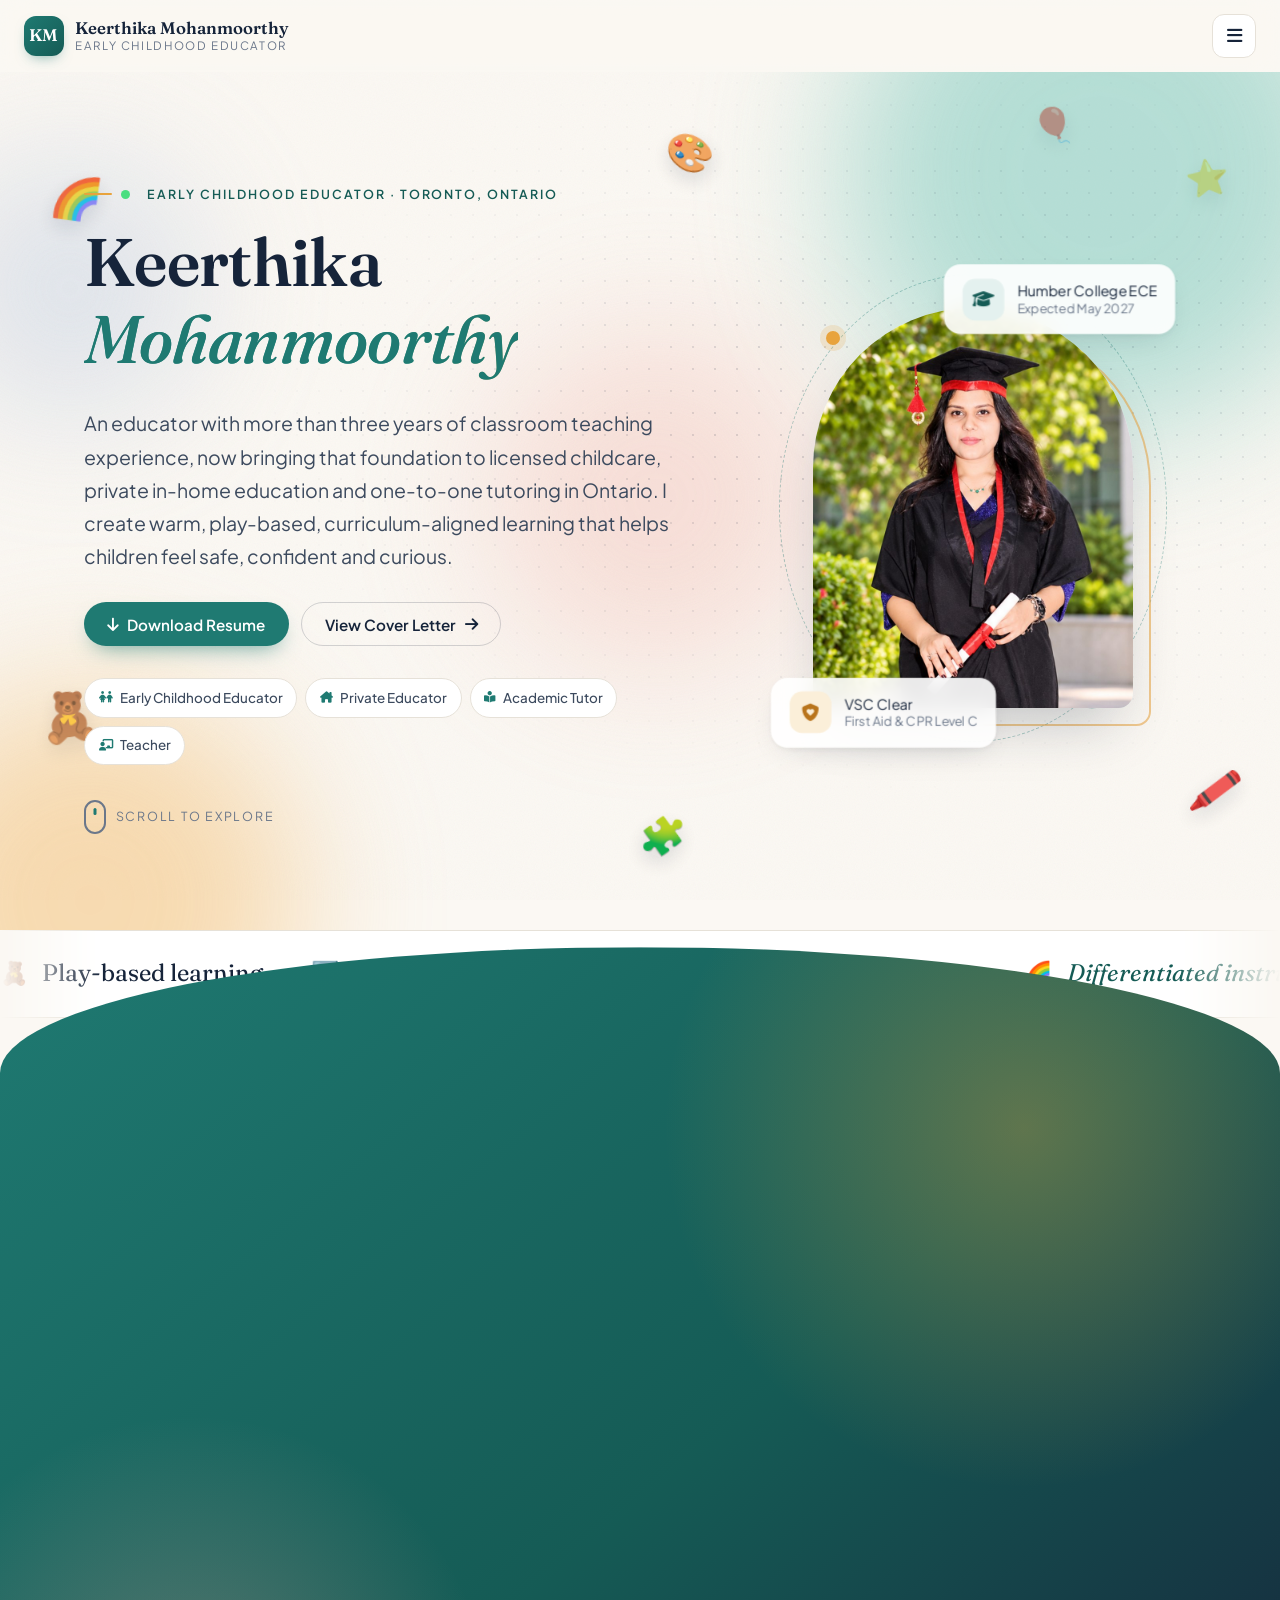
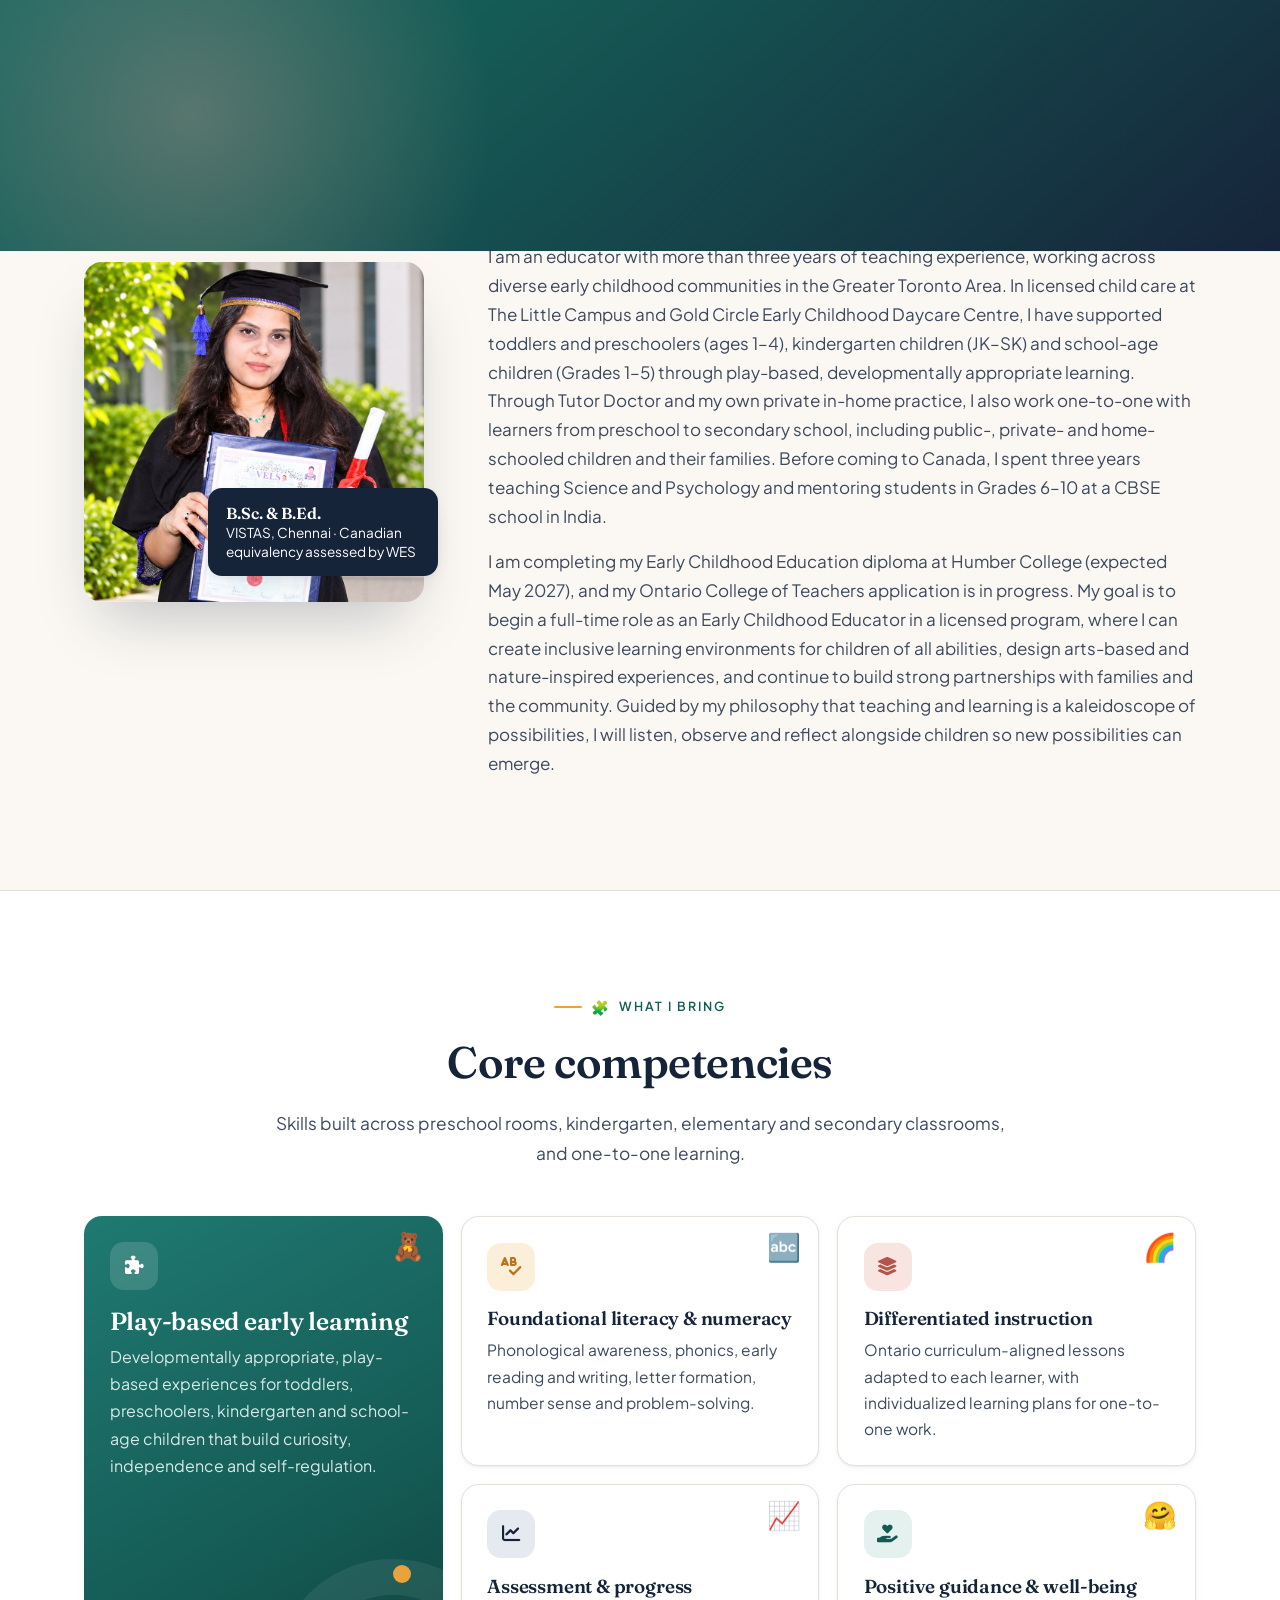
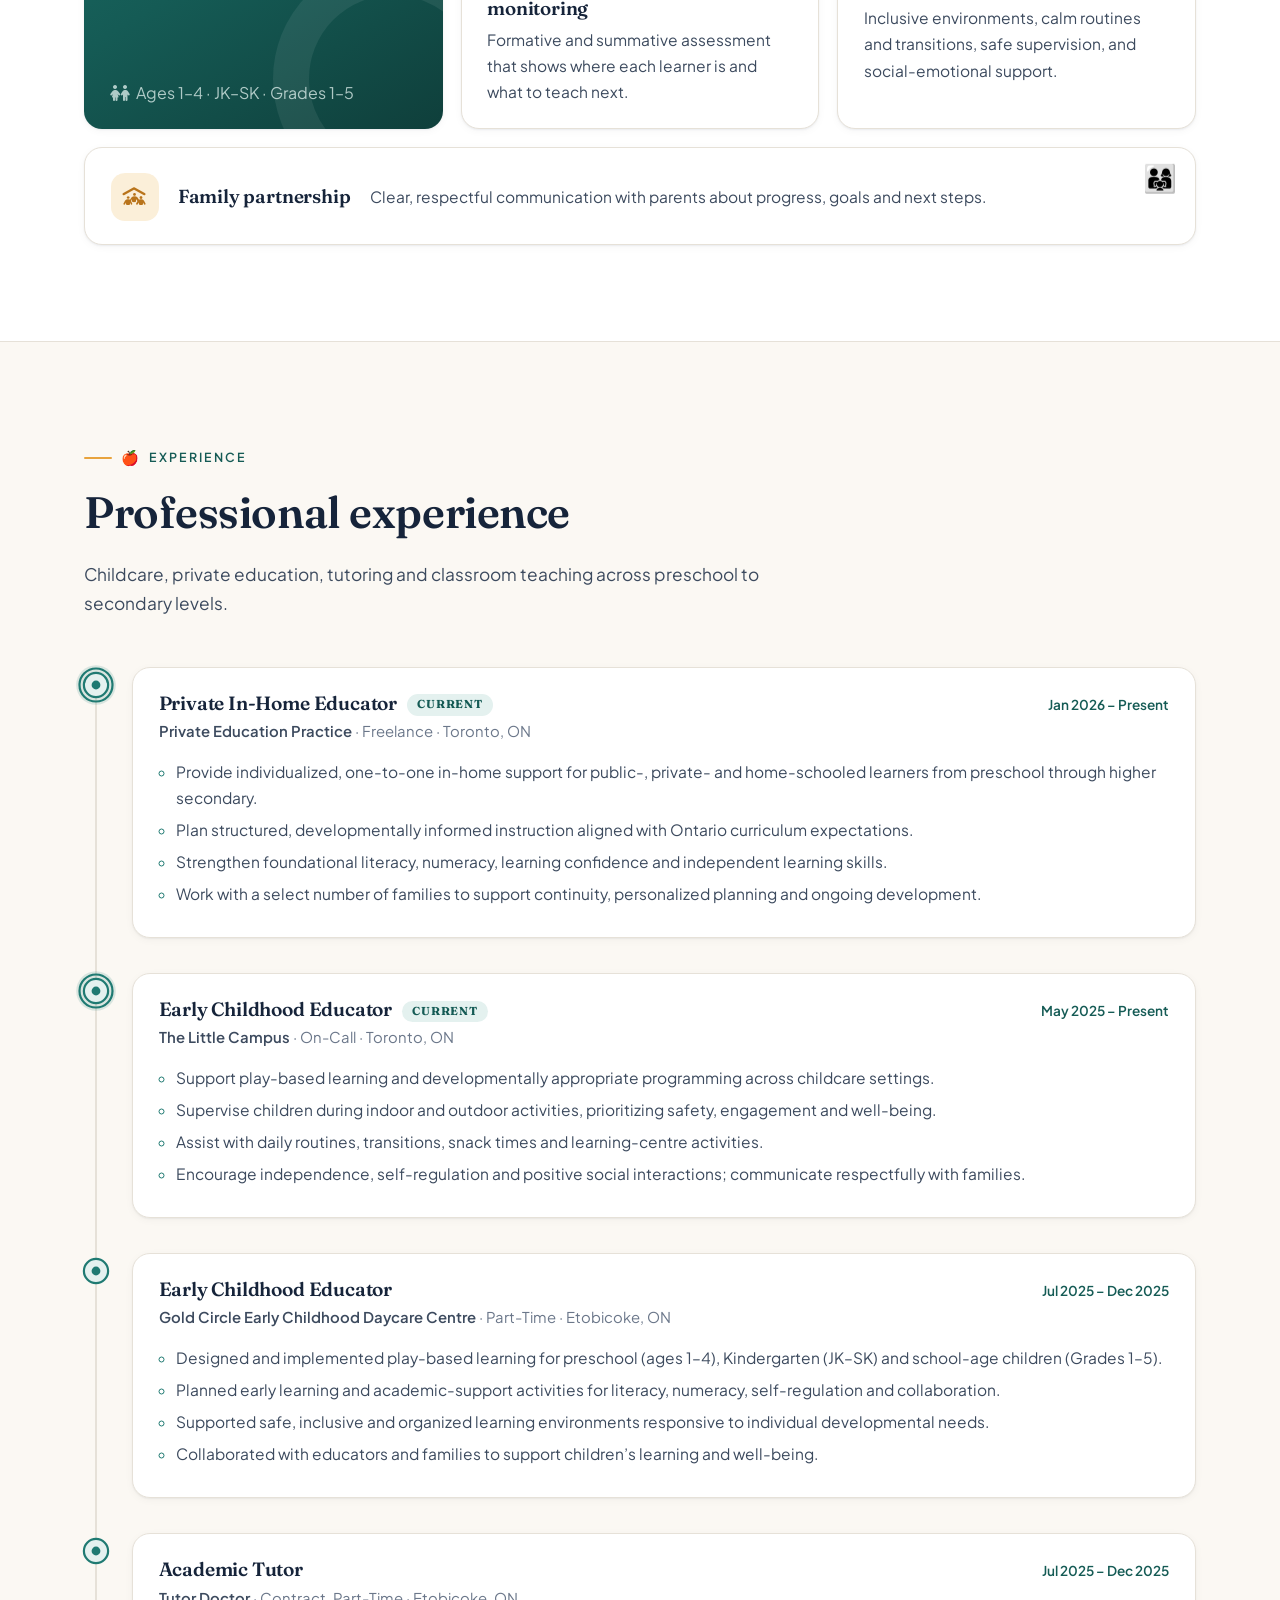
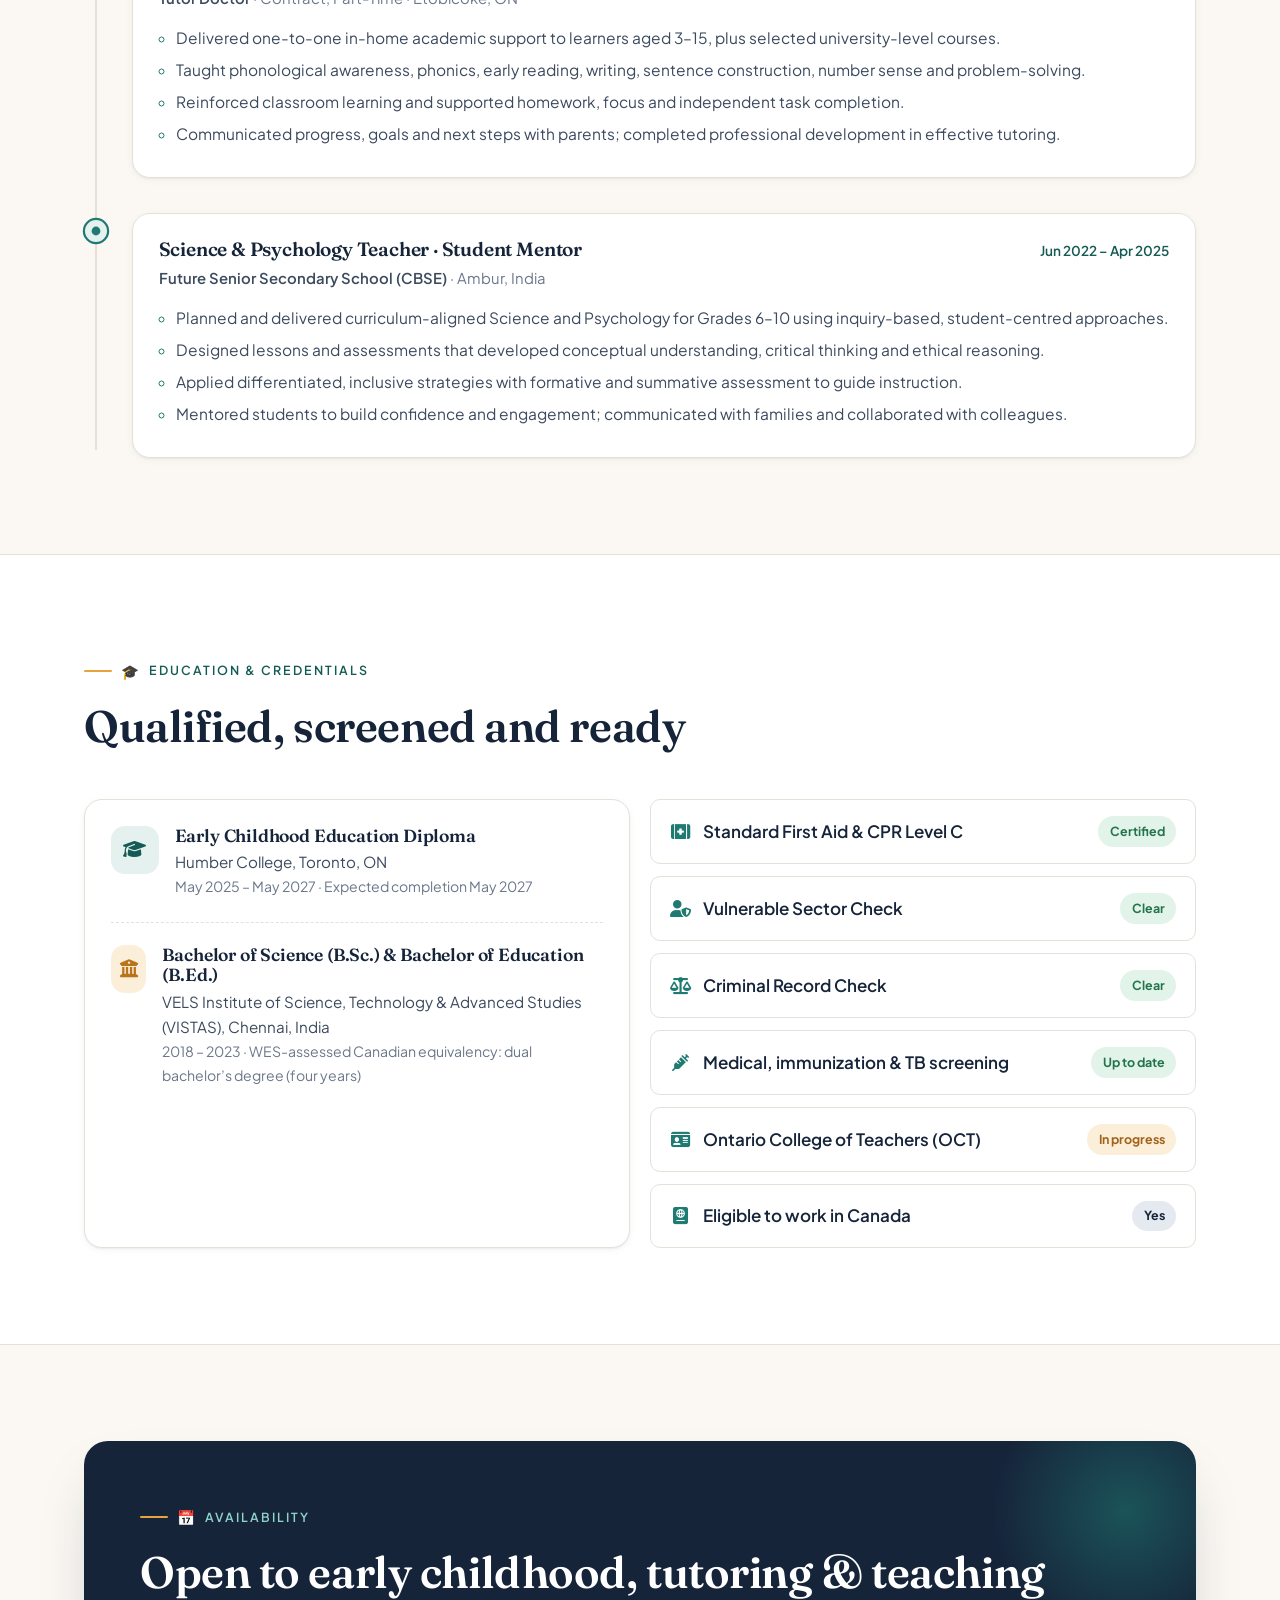
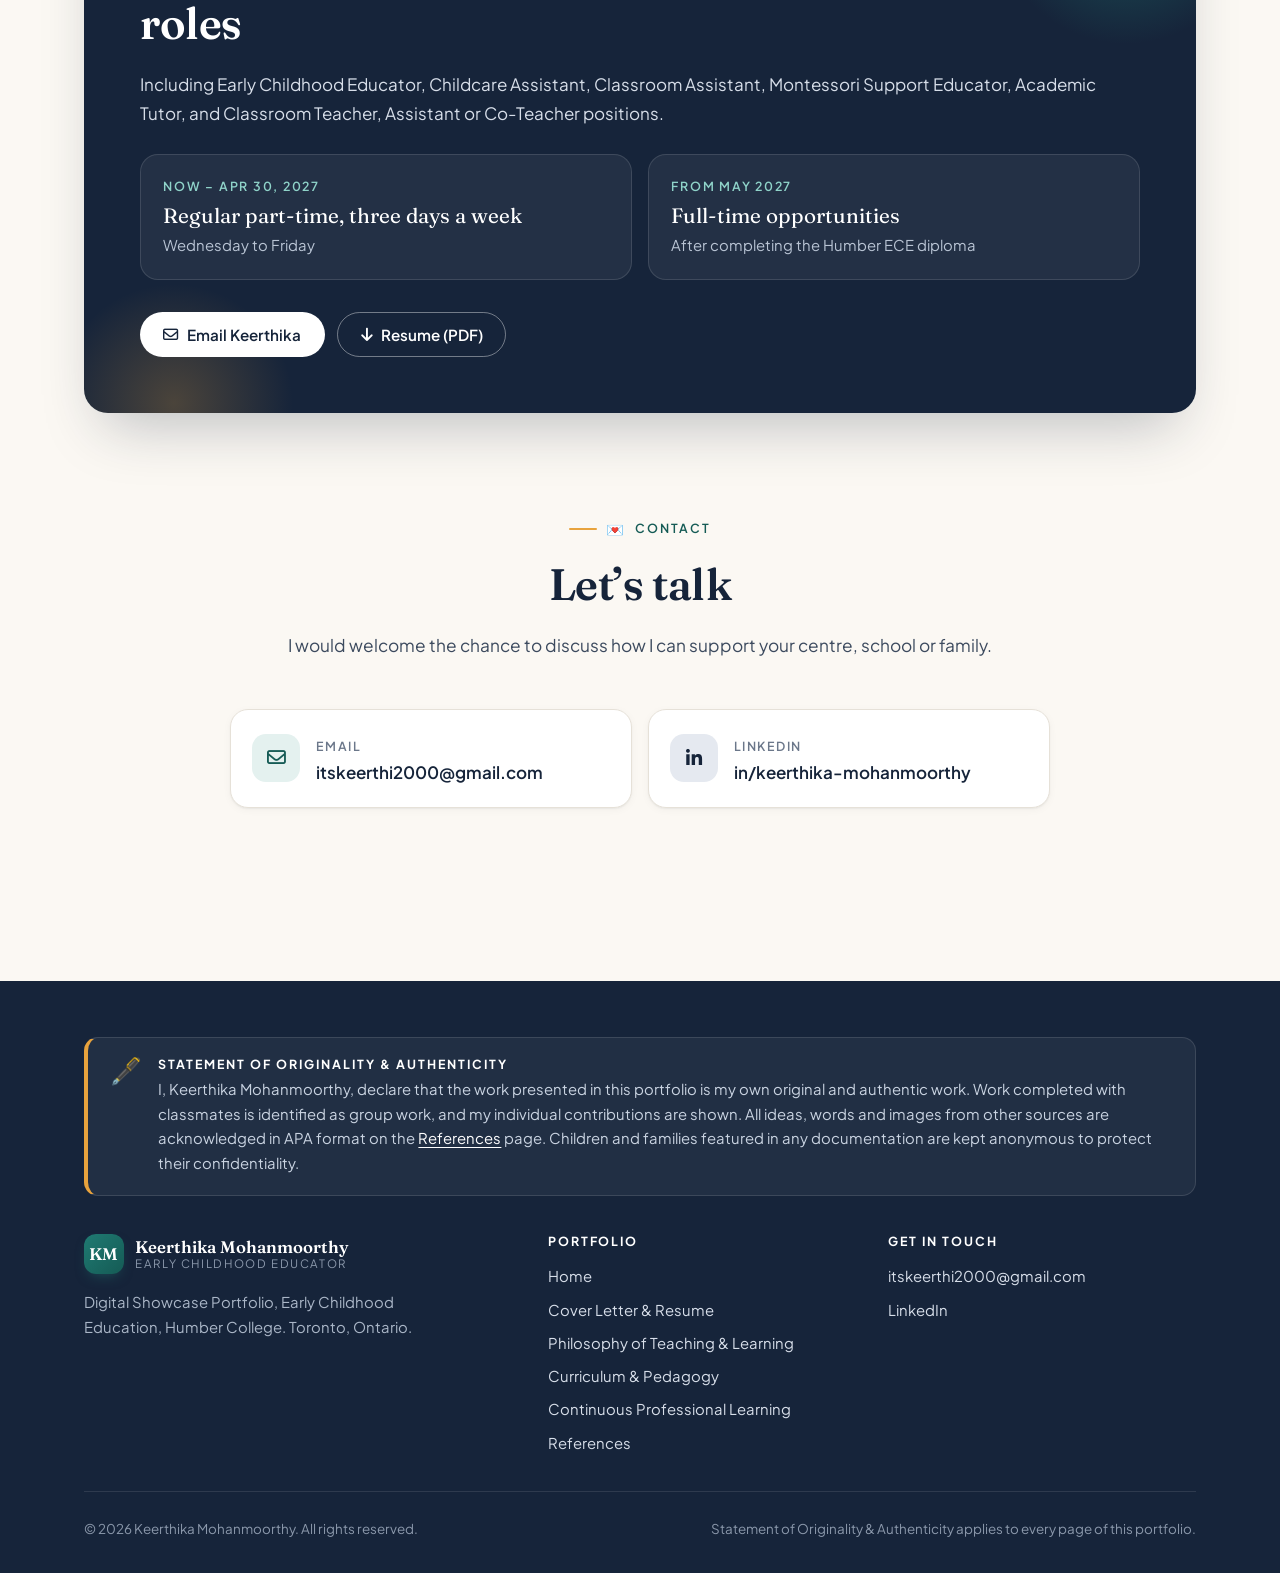
==== commit e911f511: "Use close-up face crop for the welcome popup avatar Co-Authored-By: Claude Opus 5.5 <noreply@anthrop" ====
--- a/index.html
+++ b/index.html
@@ -16,7 +16,7 @@
   <link rel="preconnect" href="https://fonts.gstatic.com" crossorigin />
   <link href="https://fonts.googleapis.com/css2?family=Fraunces:ital,opsz,wght@0,9..144,400;0,9..144,500;0,9..144,600;1,9..144,400;1,9..144,500&family=Plus+Jakarta+Sans:wght@400;500;600;700&display=swap" rel="stylesheet" />
   <link rel="stylesheet" href="https://cdnjs.cloudflare.com/ajax/libs/font-awesome/6.5.2/css/all.min.css" />
-  <link rel="stylesheet" href="assets/css/style.css?v=202611122013" />
+  <link rel="stylesheet" href="assets/css/style.css?v=202611122019" />
 </head>
 
 <body>
@@ -428,6 +428,6 @@
     </div>
   </footer>
 
-  <script src="assets/js/main.js?v=202611122013"></script>
+  <script src="assets/js/main.js?v=202611122019"></script>
 </body>
 </html>
--- a/assets/css/style.css
+++ b/assets/css/style.css
@@ -1244,3 +1244,6 @@
 
 .about-photo img { object-position: 50% 0%; }
 
+
+.welcome-avatar img { object-position: 50% 50%; }
+
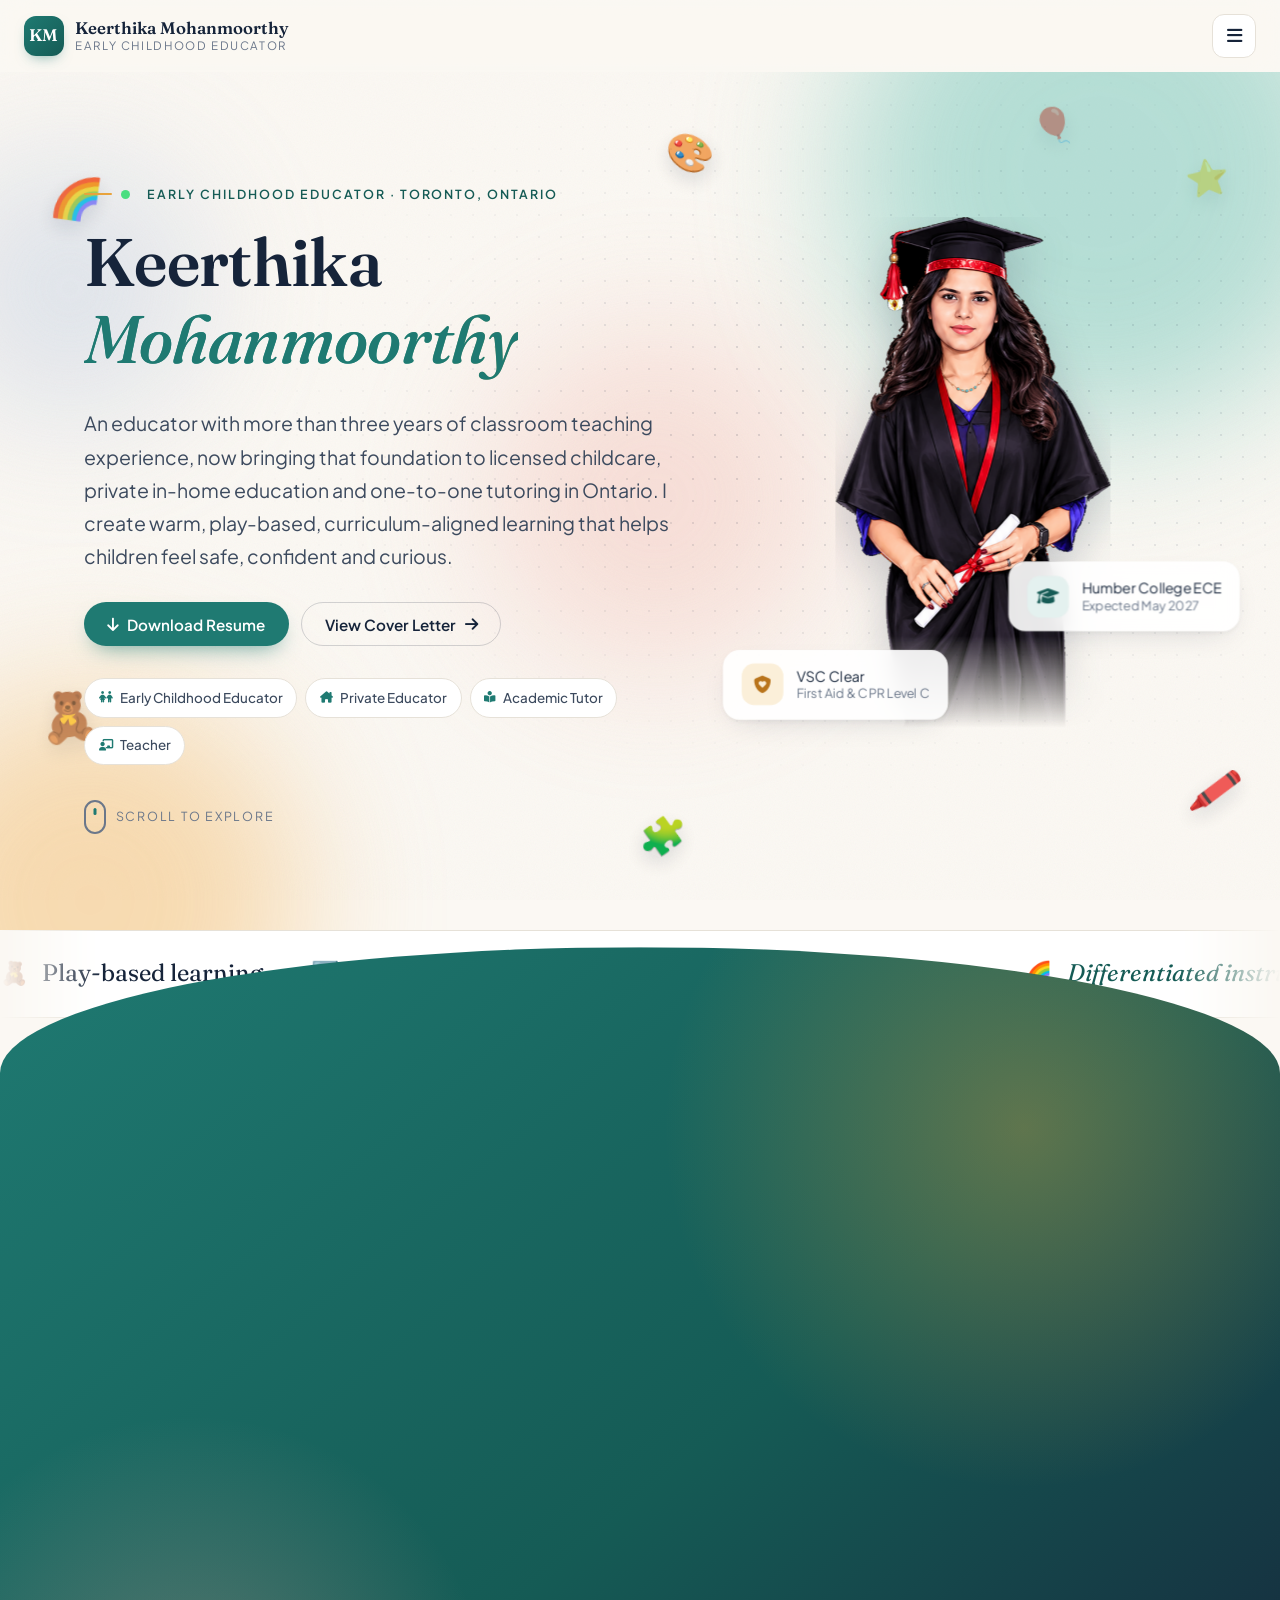
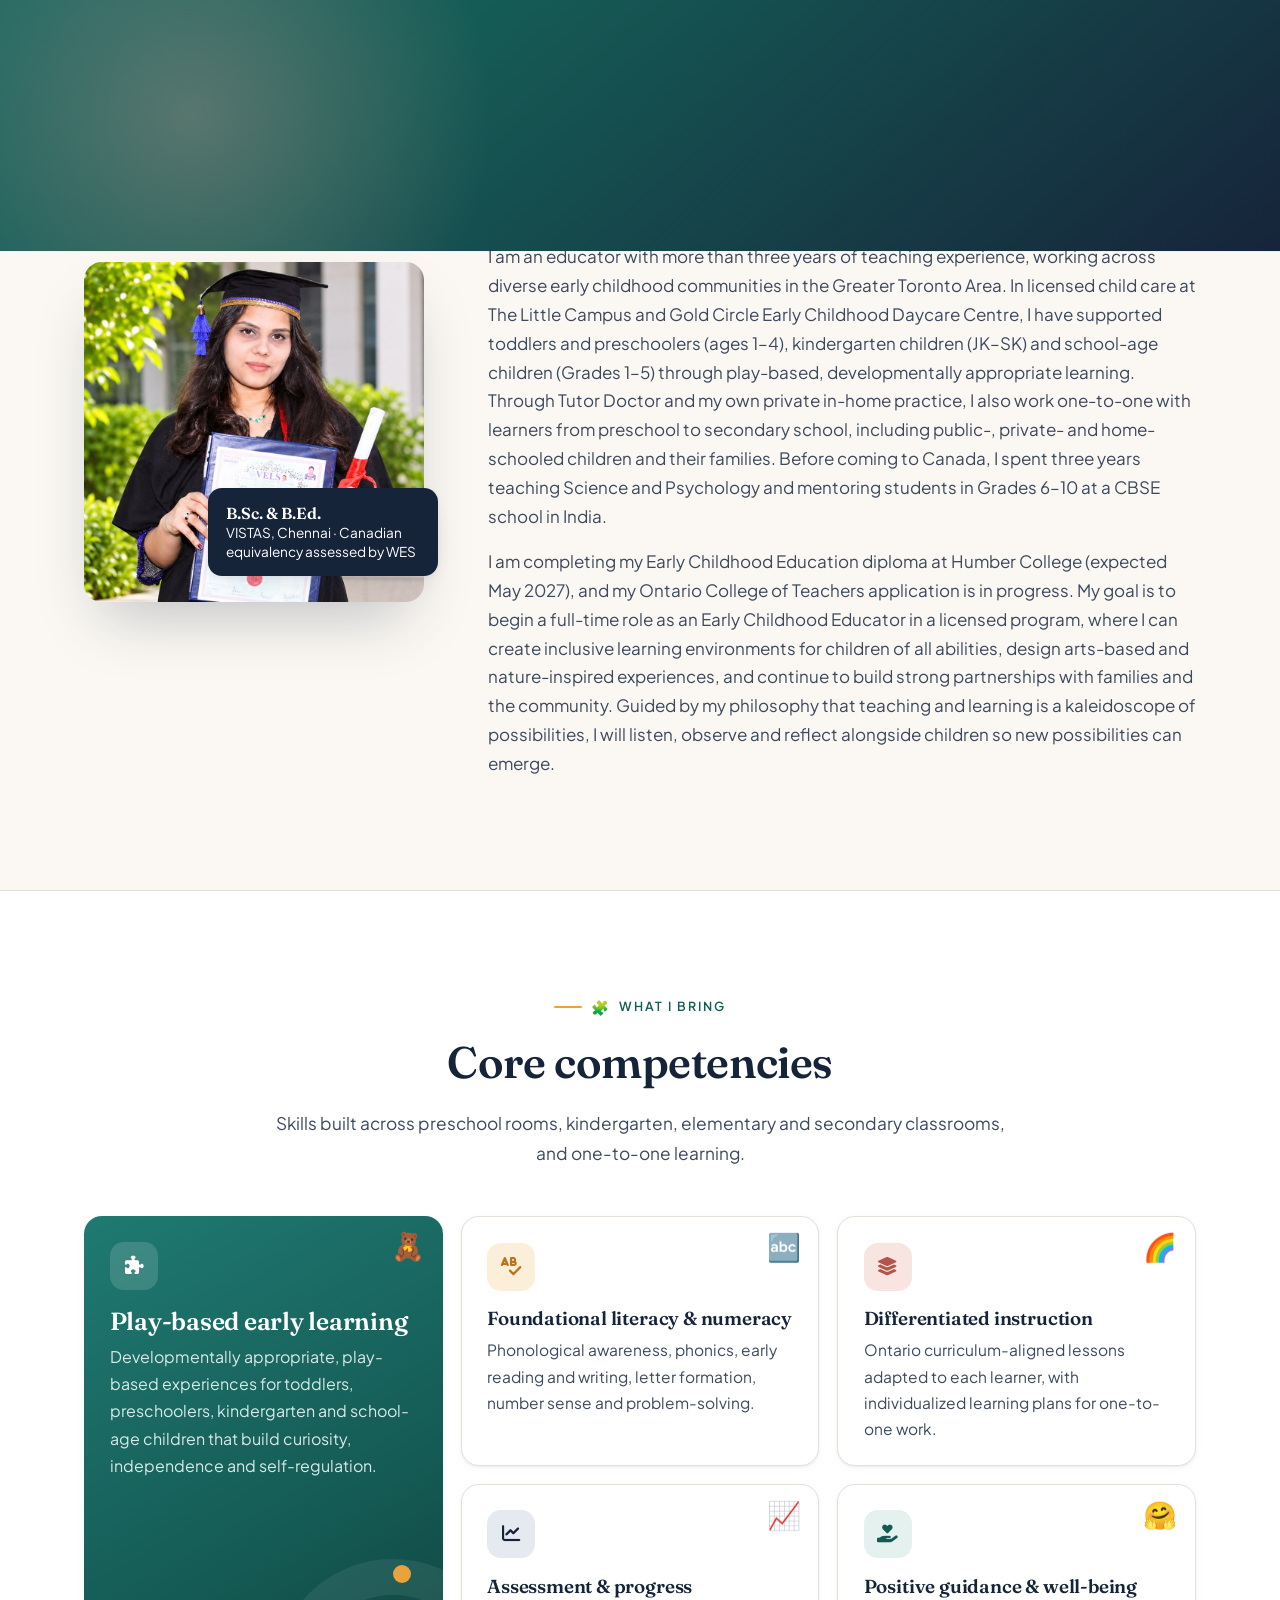
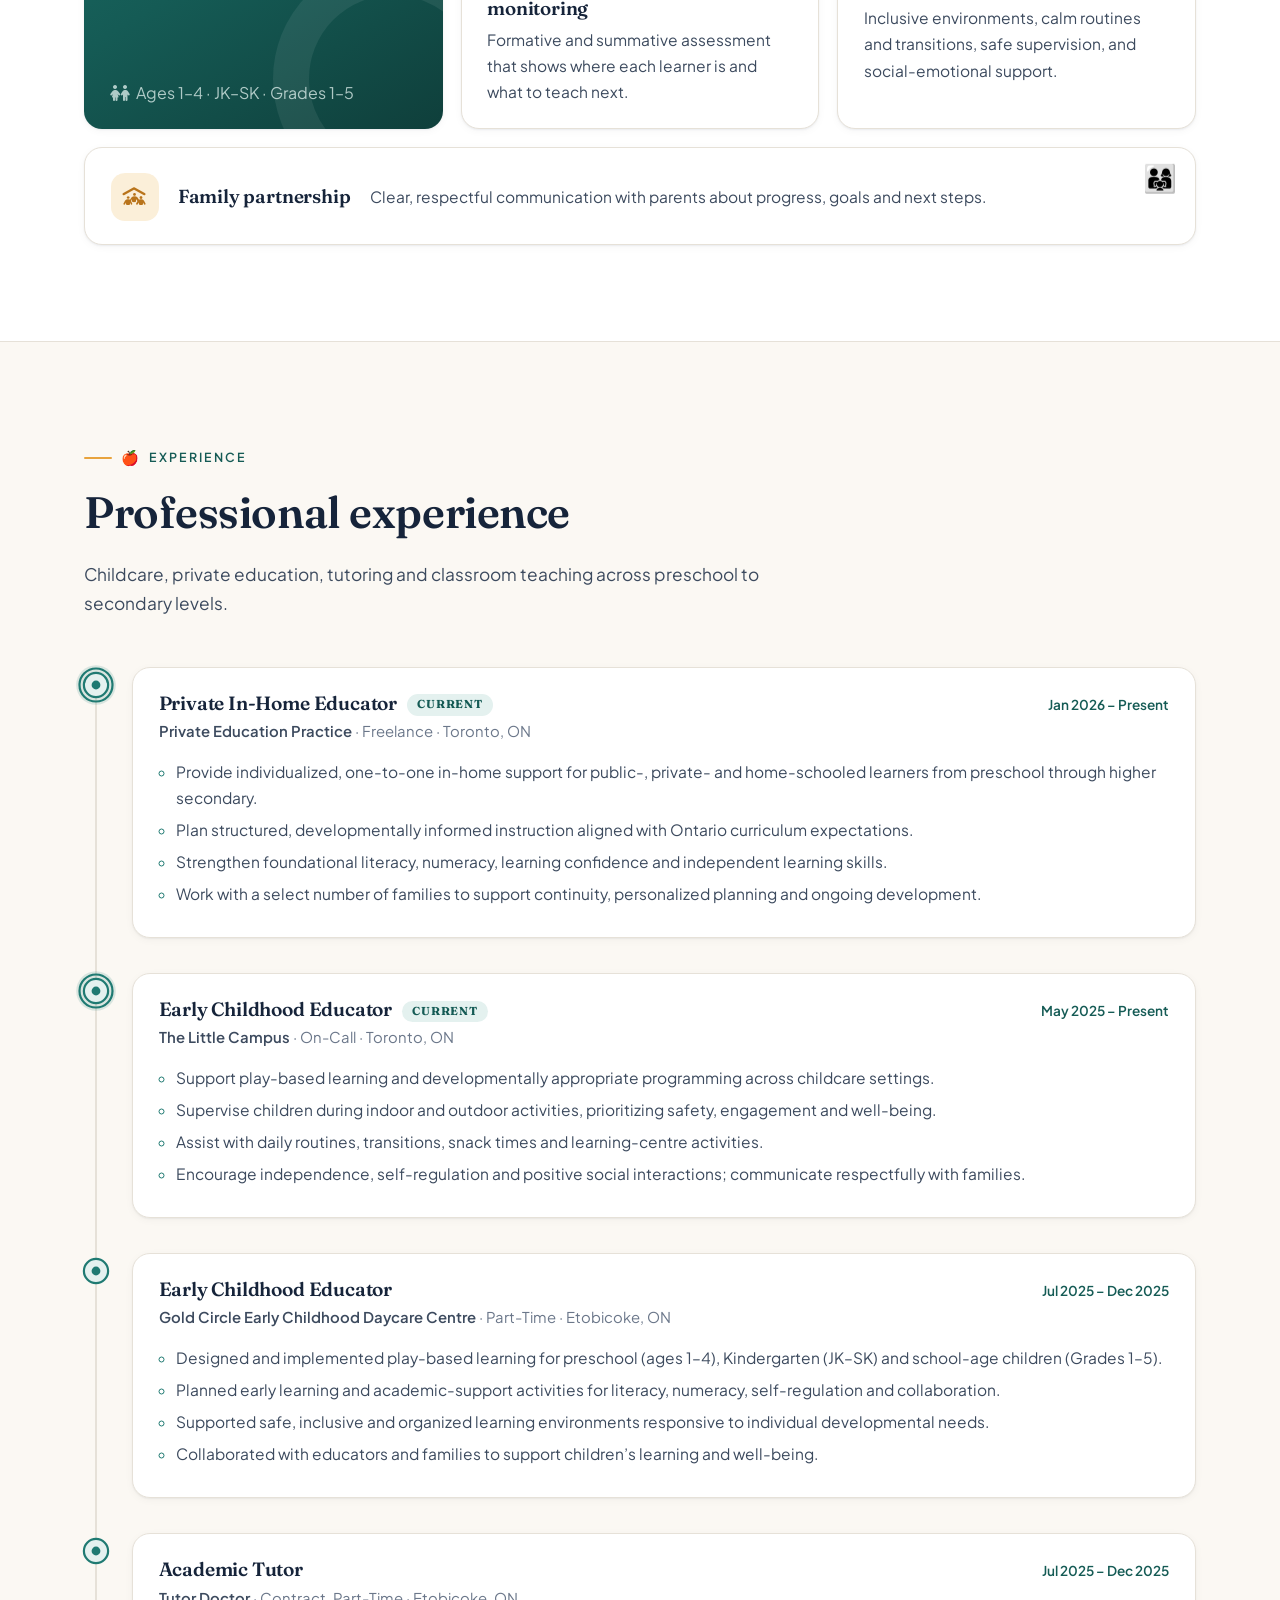
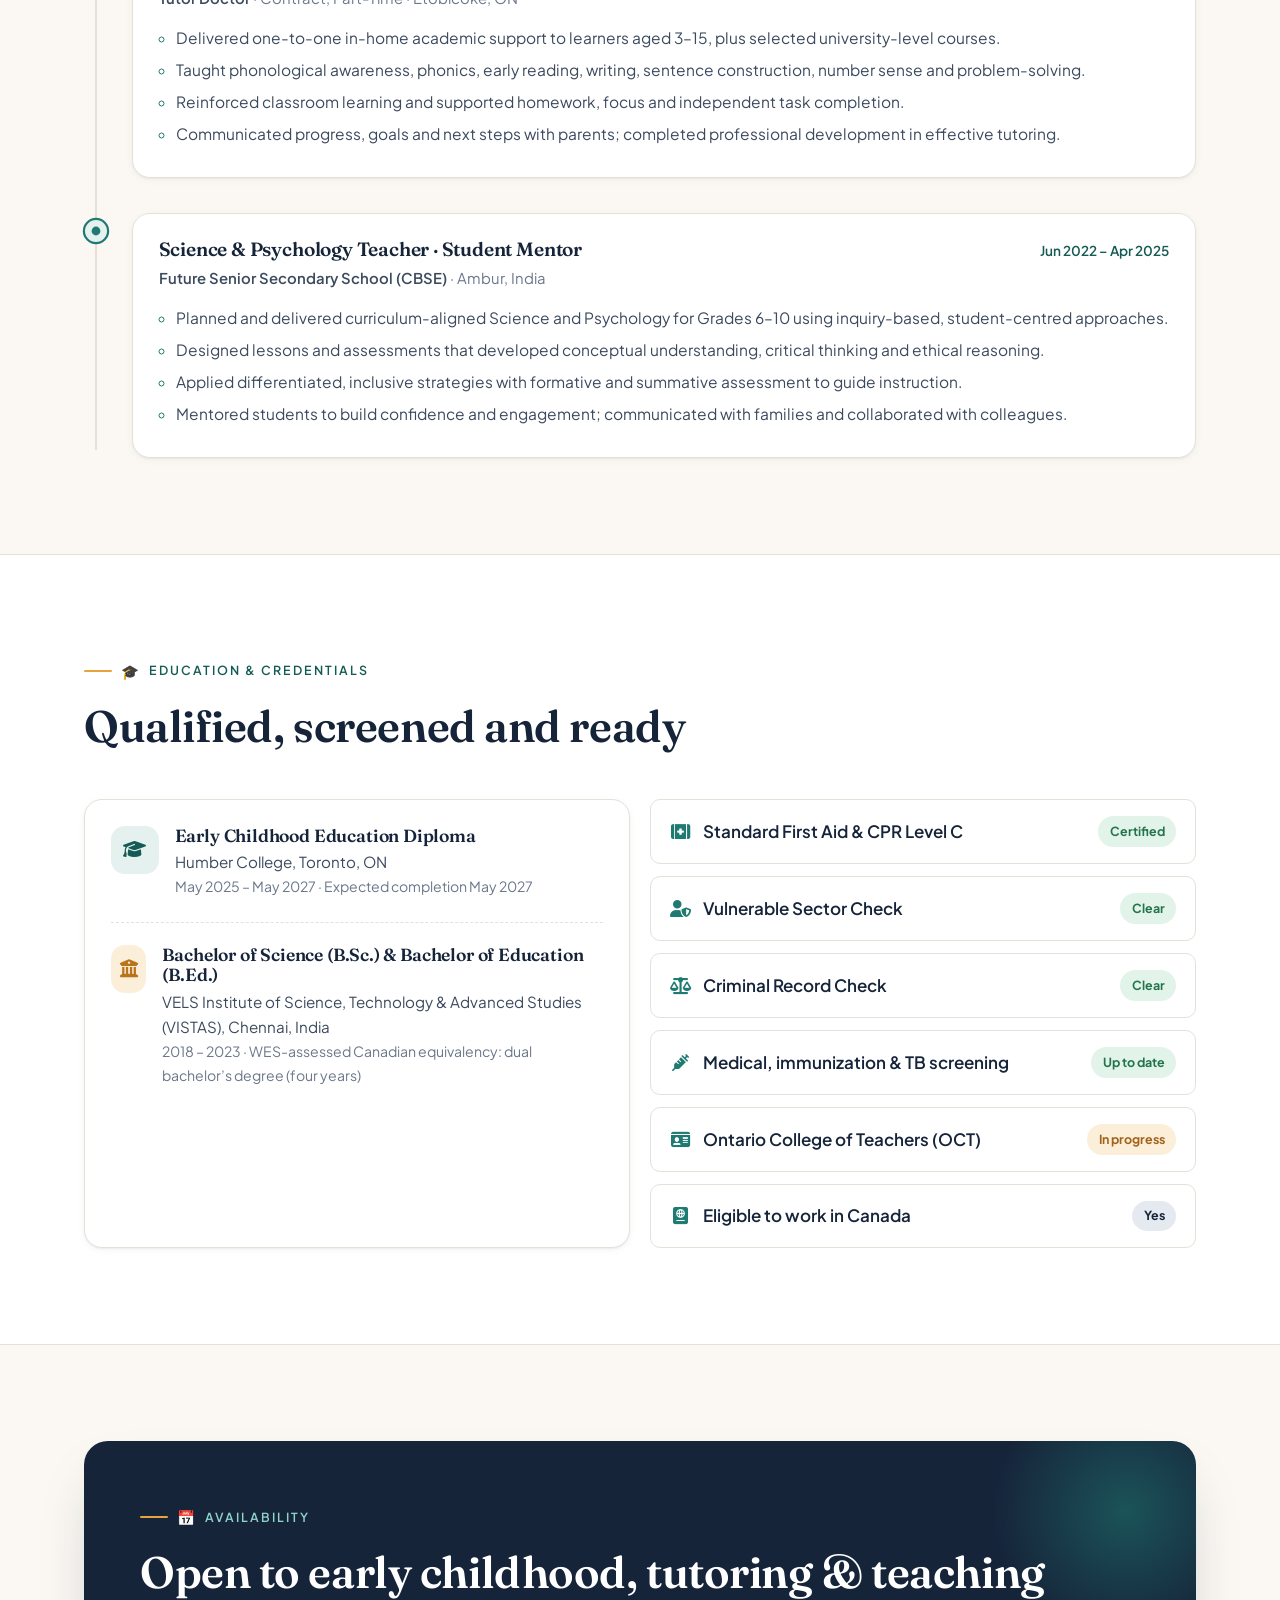
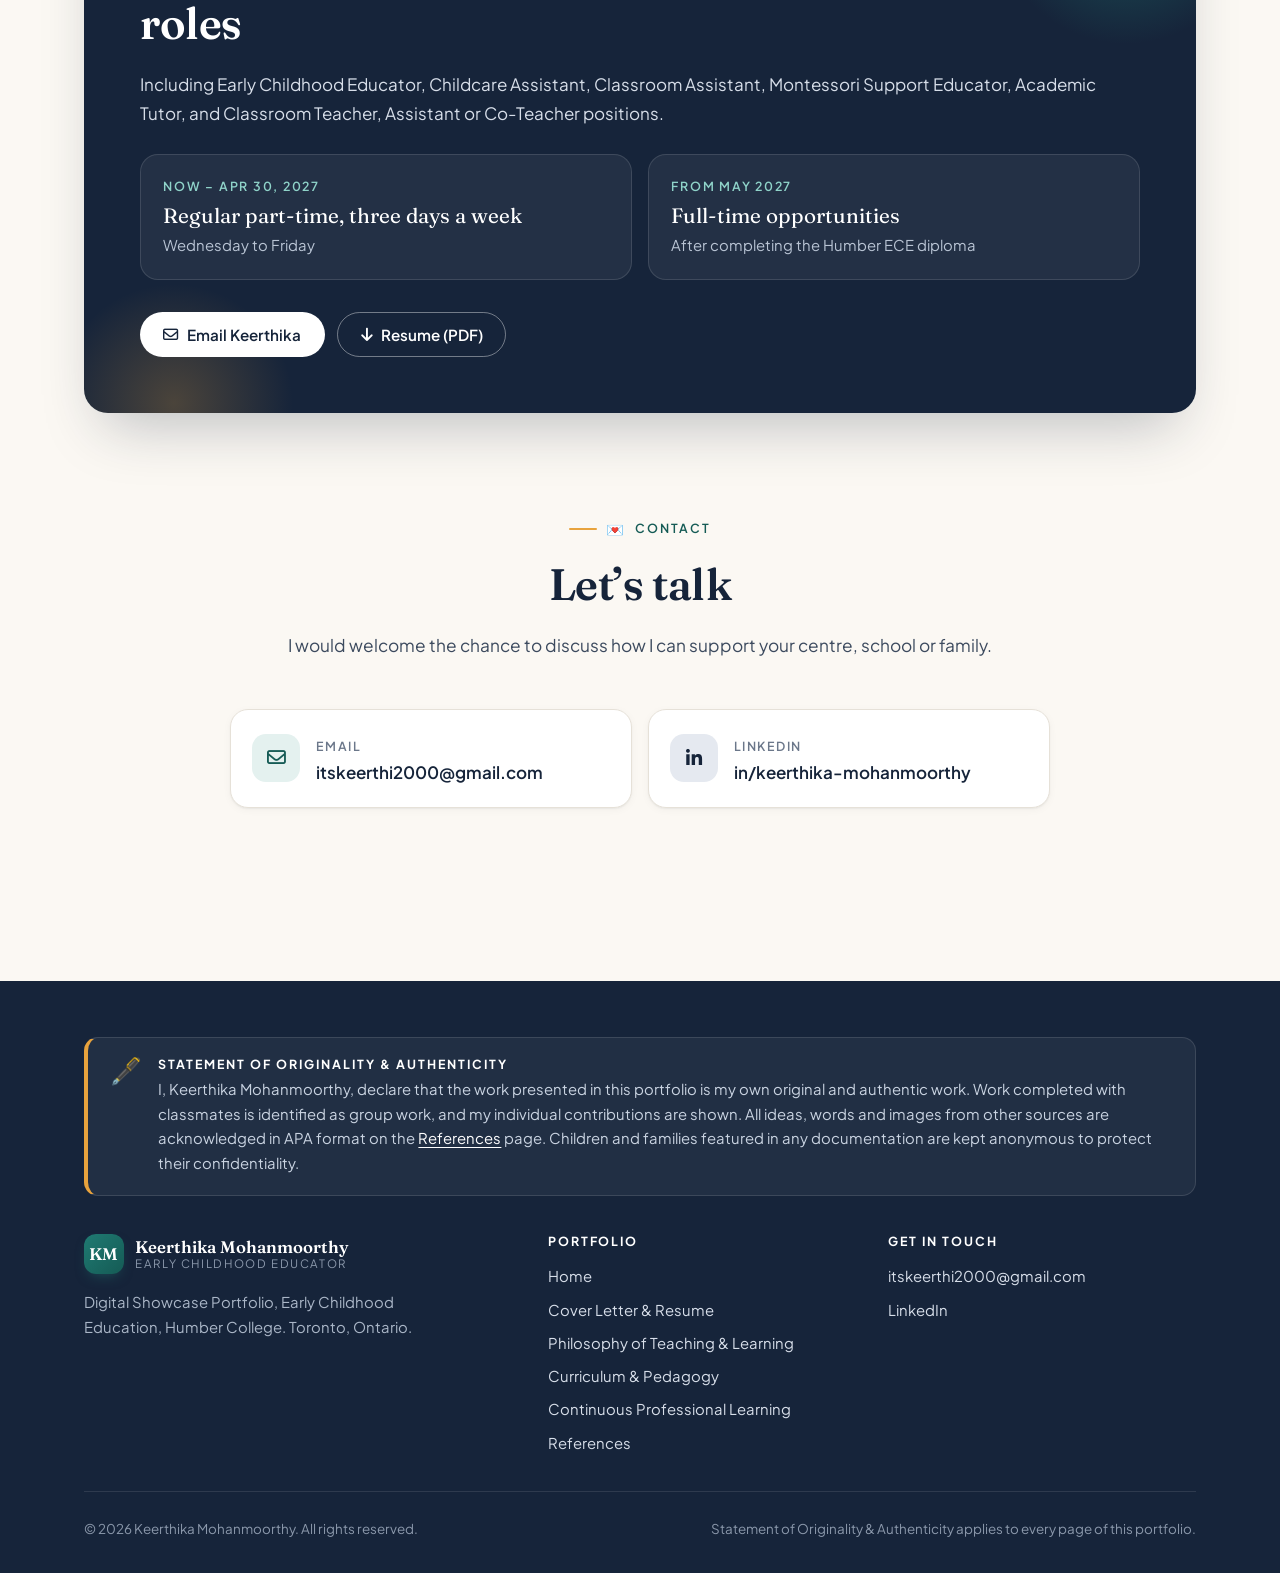
==== commit 9b569d92: "Hero: illustrated pop-out portrait without frame; tags beside the figure Co-Authored-By: Claude Opus" ====
--- a/index.html
+++ b/index.html
@@ -16,7 +16,7 @@
   <link rel="preconnect" href="https://fonts.gstatic.com" crossorigin />
   <link href="https://fonts.googleapis.com/css2?family=Fraunces:ital,opsz,wght@0,9..144,400;0,9..144,500;0,9..144,600;1,9..144,400;1,9..144,500&family=Plus+Jakarta+Sans:wght@400;500;600;700&display=swap" rel="stylesheet" />
   <link rel="stylesheet" href="https://cdnjs.cloudflare.com/ajax/libs/font-awesome/6.5.2/css/all.min.css" />
-  <link rel="stylesheet" href="assets/css/style.css?v=202611122019" />
+  <link rel="stylesheet" href="assets/css/style.css?v=202611122032" />
 </head>
 
 <body>
@@ -80,12 +80,12 @@
           <a class="scroll-cue" href="#about"><span class="mouse" aria-hidden="true"></span> Scroll to explore</a>
         </div>
 
-        <div class="portrait reveal-scale" data-tilt>
+        <div class="portrait pop reveal-scale" data-tilt>
          <div class="tilt">
           <div class="orbit" aria-hidden="true"></div>
           <div class="portrait-deco" aria-hidden="true"></div>
           <div class="portrait-frame">
-            <img src="assets/img/keerthika-graduation-portrait.jpg" alt="Keerthika Mohanmoorthy in her graduation cap and gown, holding her diploma" width="800" height="1000" />
+            <img src="assets/img/keerthika-graduate-pop.png" alt="Illustrated portrait of Keerthika Mohanmoorthy in her graduation cap and gown, holding her diploma" width="480" height="891" />
           </div>
           <div class="portrait-badge alt">
             <span class="icon"><i class="fa-solid fa-graduation-cap"></i></span>
@@ -428,6 +428,6 @@
     </div>
   </footer>
 
-  <script src="assets/js/main.js?v=202611122019"></script>
+  <script src="assets/js/main.js?v=202611122032"></script>
 </body>
 </html>
--- a/assets/css/style.css
+++ b/assets/css/style.css
@@ -1247,3 +1247,54 @@
 
 .welcome-avatar img { object-position: 50% 50%; }
 
+
+/* ---------- Hero: illustrated pop-out portrait ---------- */
+.portrait.pop .portrait-frame {
+  overflow: visible;
+  background:
+    radial-gradient(circle at 30% 20%, rgba(255,255,255,.7), transparent 45%),
+    linear-gradient(165deg, #d7ece8 0%, #fbefd9 62%, #f8e5e1 100%);
+  clip-path: inset(-45% -25% 0 -25% round 0 0 18px 18px);
+}
+.portrait.pop .portrait-frame::before {
+  content: ""; position: absolute; inset: 0; border-radius: inherit; pointer-events: none;
+  background-image: radial-gradient(rgba(31,122,114,.16) 1.2px, transparent 1.2px); background-size: 16px 16px;
+  -webkit-mask: linear-gradient(#000, transparent 75%); mask: linear-gradient(#000, transparent 75%);
+}
+.portrait.pop .portrait-frame img {
+  position: absolute; left: 50%; bottom: 0; width: 92%; height: auto; max-width: none;
+  transform: translateX(-50%) translateZ(30px); object-fit: contain;
+  filter: drop-shadow(0 16px 22px rgba(22,36,58,.22));
+  transition: transform .4s cubic-bezier(.2,.75,.15,1);
+}
+.portrait.pop:hover .portrait-frame img { transform: translateX(-50%) translateY(-6px) translateZ(30px) scale(1.02); }
+.hero .portrait.pop { margin-top: 5.5rem; }
+@media (max-width: 900px) { .hero .portrait.pop { margin-top: 5rem; } }
+.portrait.pop .portrait-frame { background:
+    radial-gradient(circle at 30% 18%, rgba(255,255,255,.65), transparent 42%),
+    linear-gradient(165deg, #bfe2db 0%, #f6dfb4 62%, #f3cfc6 100%); }
+.portrait.pop .portrait-frame img { width: 80%; }
+.portrait.pop .portrait-badge.alt { top: 34%; right: -78px; }
+.portrait.pop .portrait-badge { bottom: -26px; left: -52px; }
+.hero .portrait.pop { margin-top: 4rem; }
+@media (max-width: 900px) { .portrait.pop .portrait-badge.alt { top: 30%; right: -24px; } .portrait.pop .portrait-badge { left: -18px; } }
+
+/* Pop-out v2: no frame, no orbit; badges clear of the face */
+.portrait.pop .orbit, .portrait.pop .portrait-deco { display: none; }
+.portrait.pop .portrait-frame, .portrait.pop .portrait-frame::before { background: none; box-shadow: none; clip-path: none; }
+.portrait.pop .portrait-frame img {
+  width: 86%;
+  -webkit-mask-image: linear-gradient(#000 82%, transparent 100%); mask-image: linear-gradient(#000 82%, transparent 100%);
+}
+.portrait.pop .portrait-badge.alt { top: 58%; right: -96px; }
+.portrait.pop .portrait-badge { bottom: 4%; left: -80px; }
+@media (max-width: 900px) {
+  .portrait.pop .portrait-badge.alt { top: 60%; right: -40px; }
+  .portrait.pop .portrait-badge { bottom: 4%; left: -40px; }
+}
+@media (max-width: 480px) {
+  .portrait.pop .portrait-badge.alt { right: -14px; }
+  .portrait.pop .portrait-badge { left: -14px; }
+}
+.portrait.pop .portrait-badge.alt { bottom: auto; left: auto; }
+.portrait.pop .portrait-badge:not(.alt) { top: auto; right: auto; }
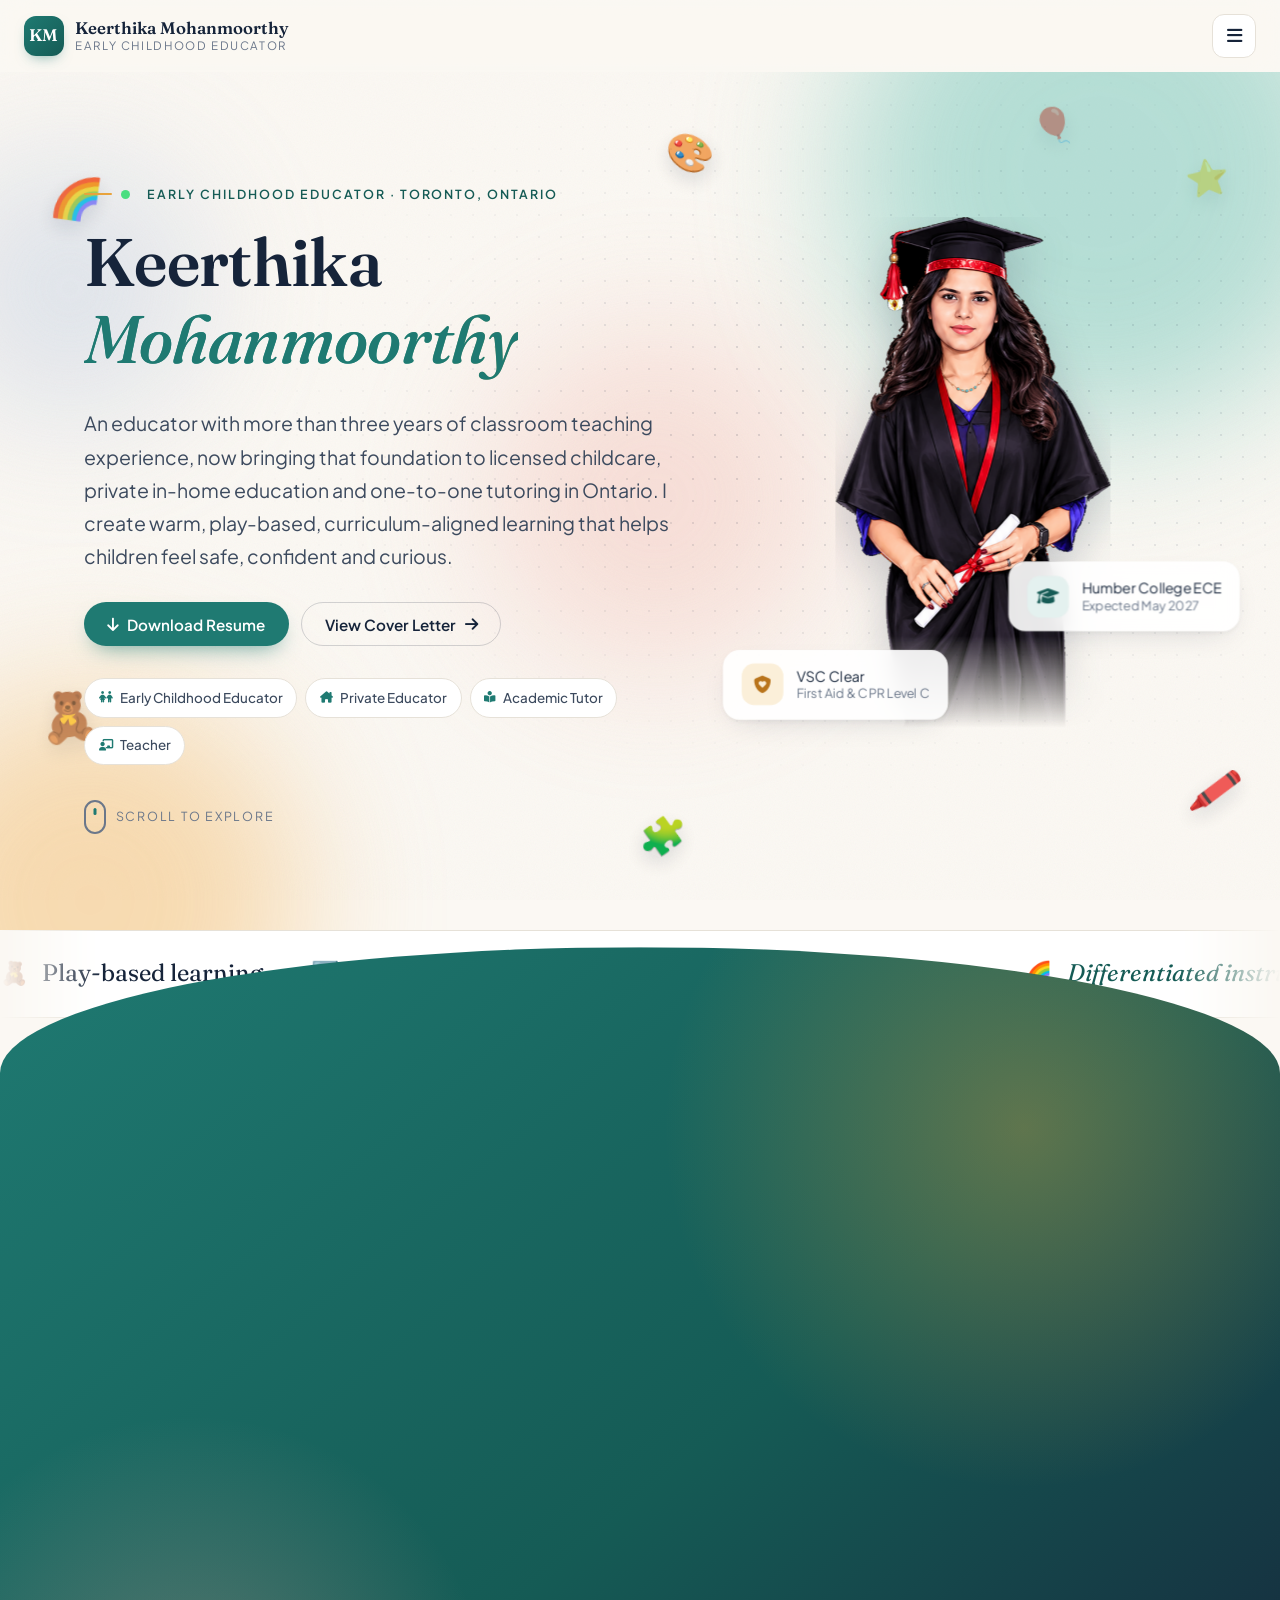
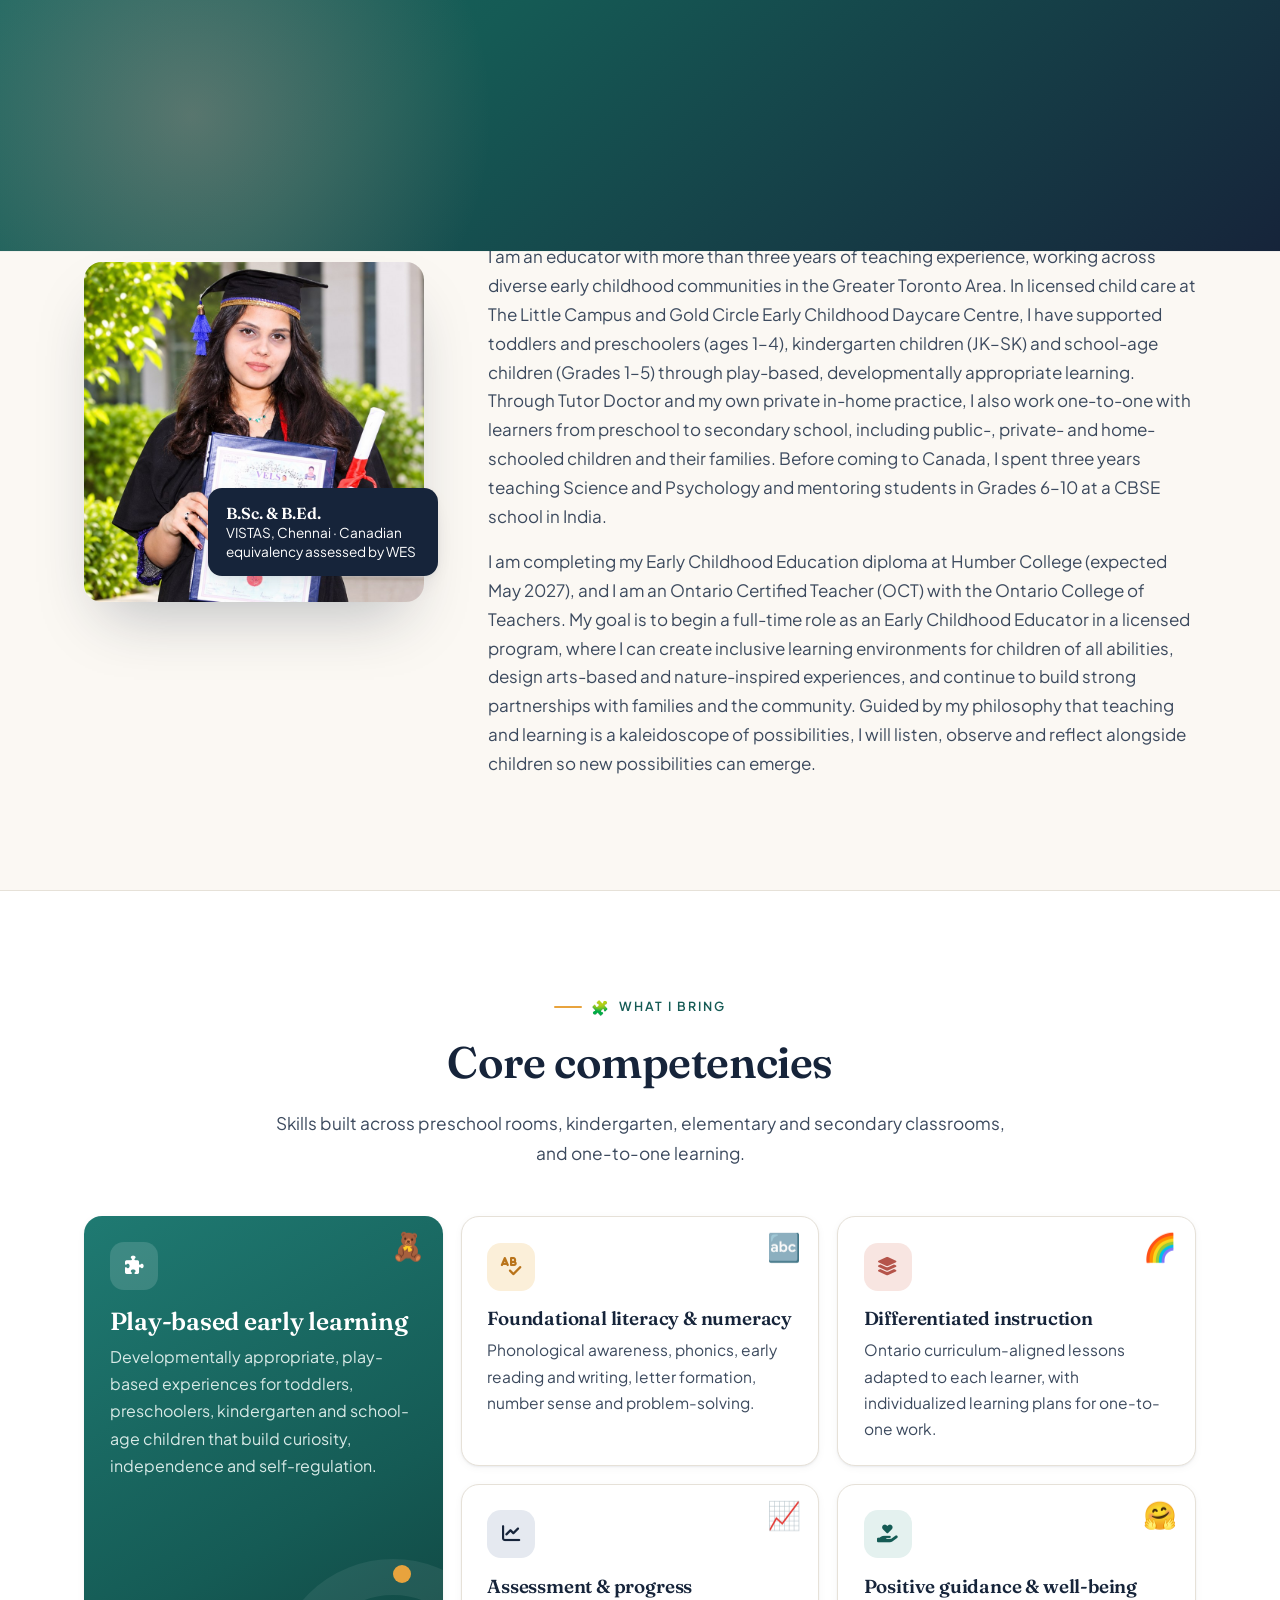
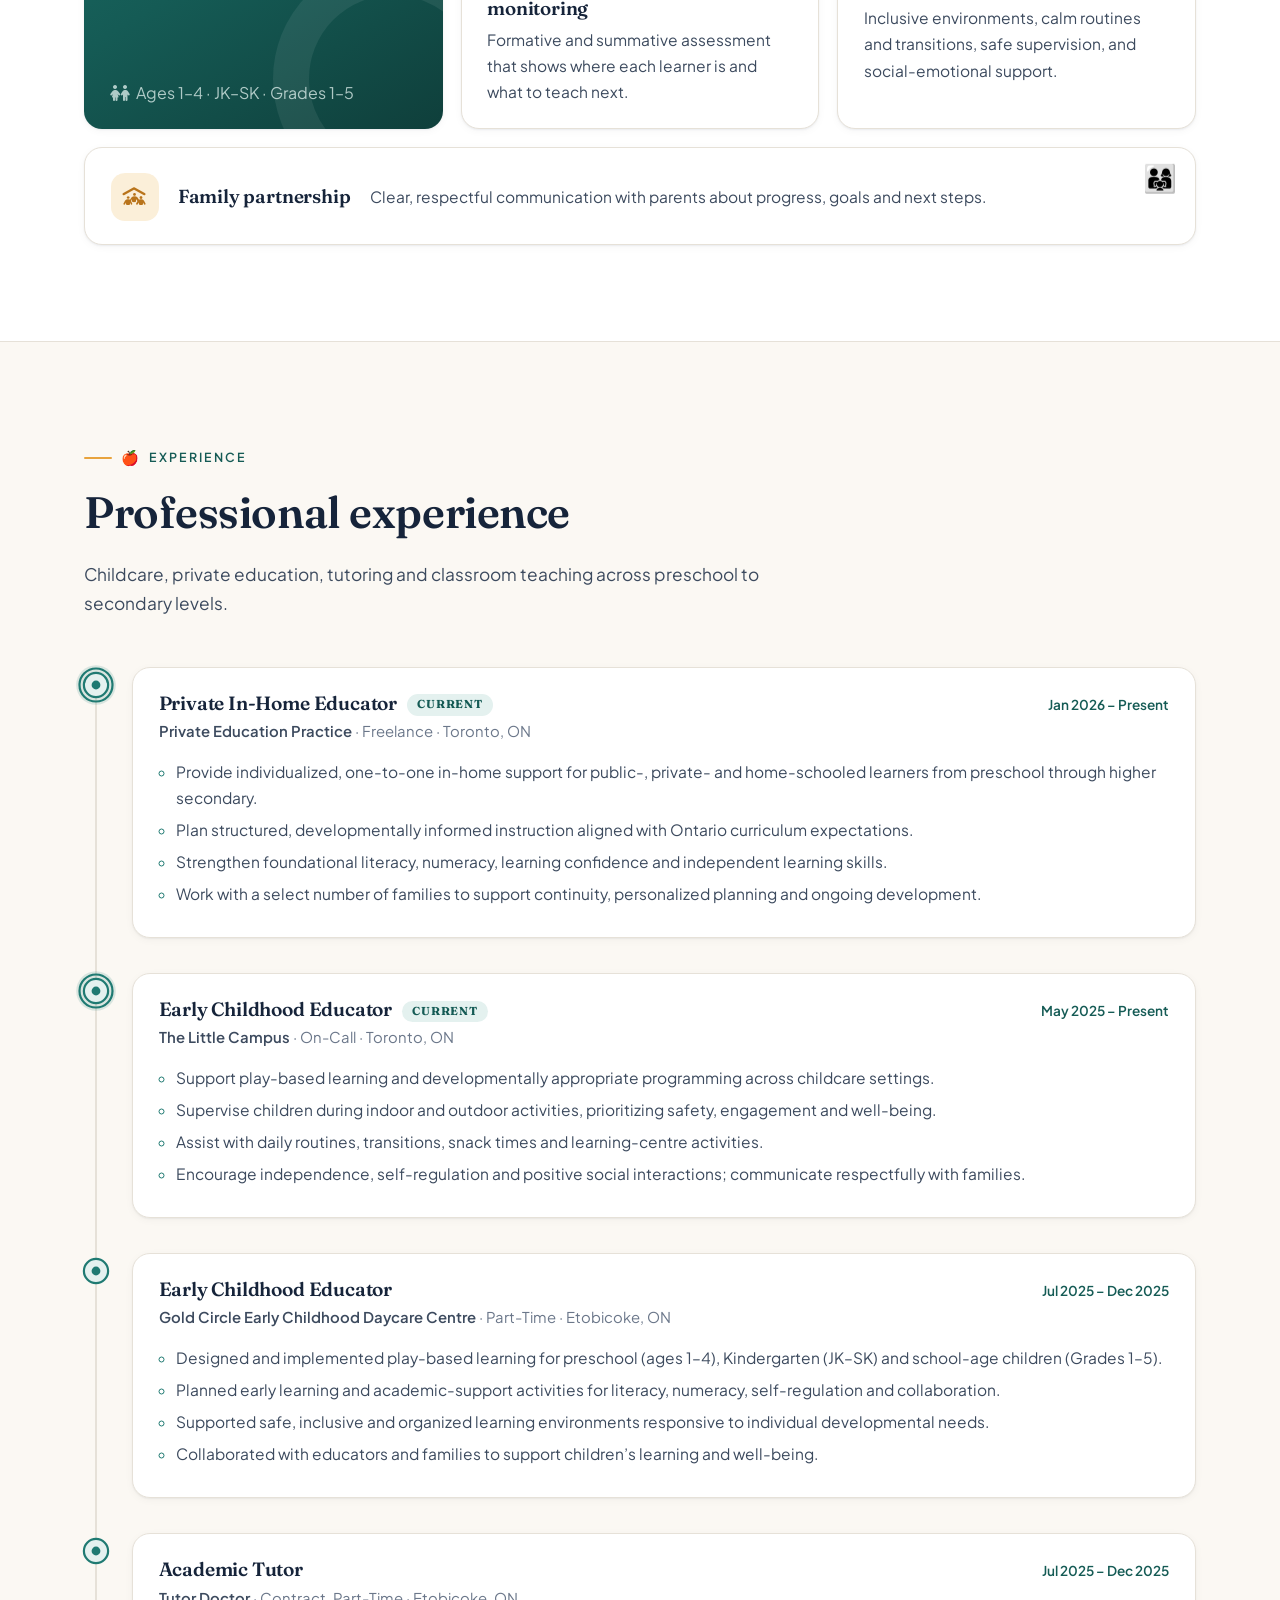
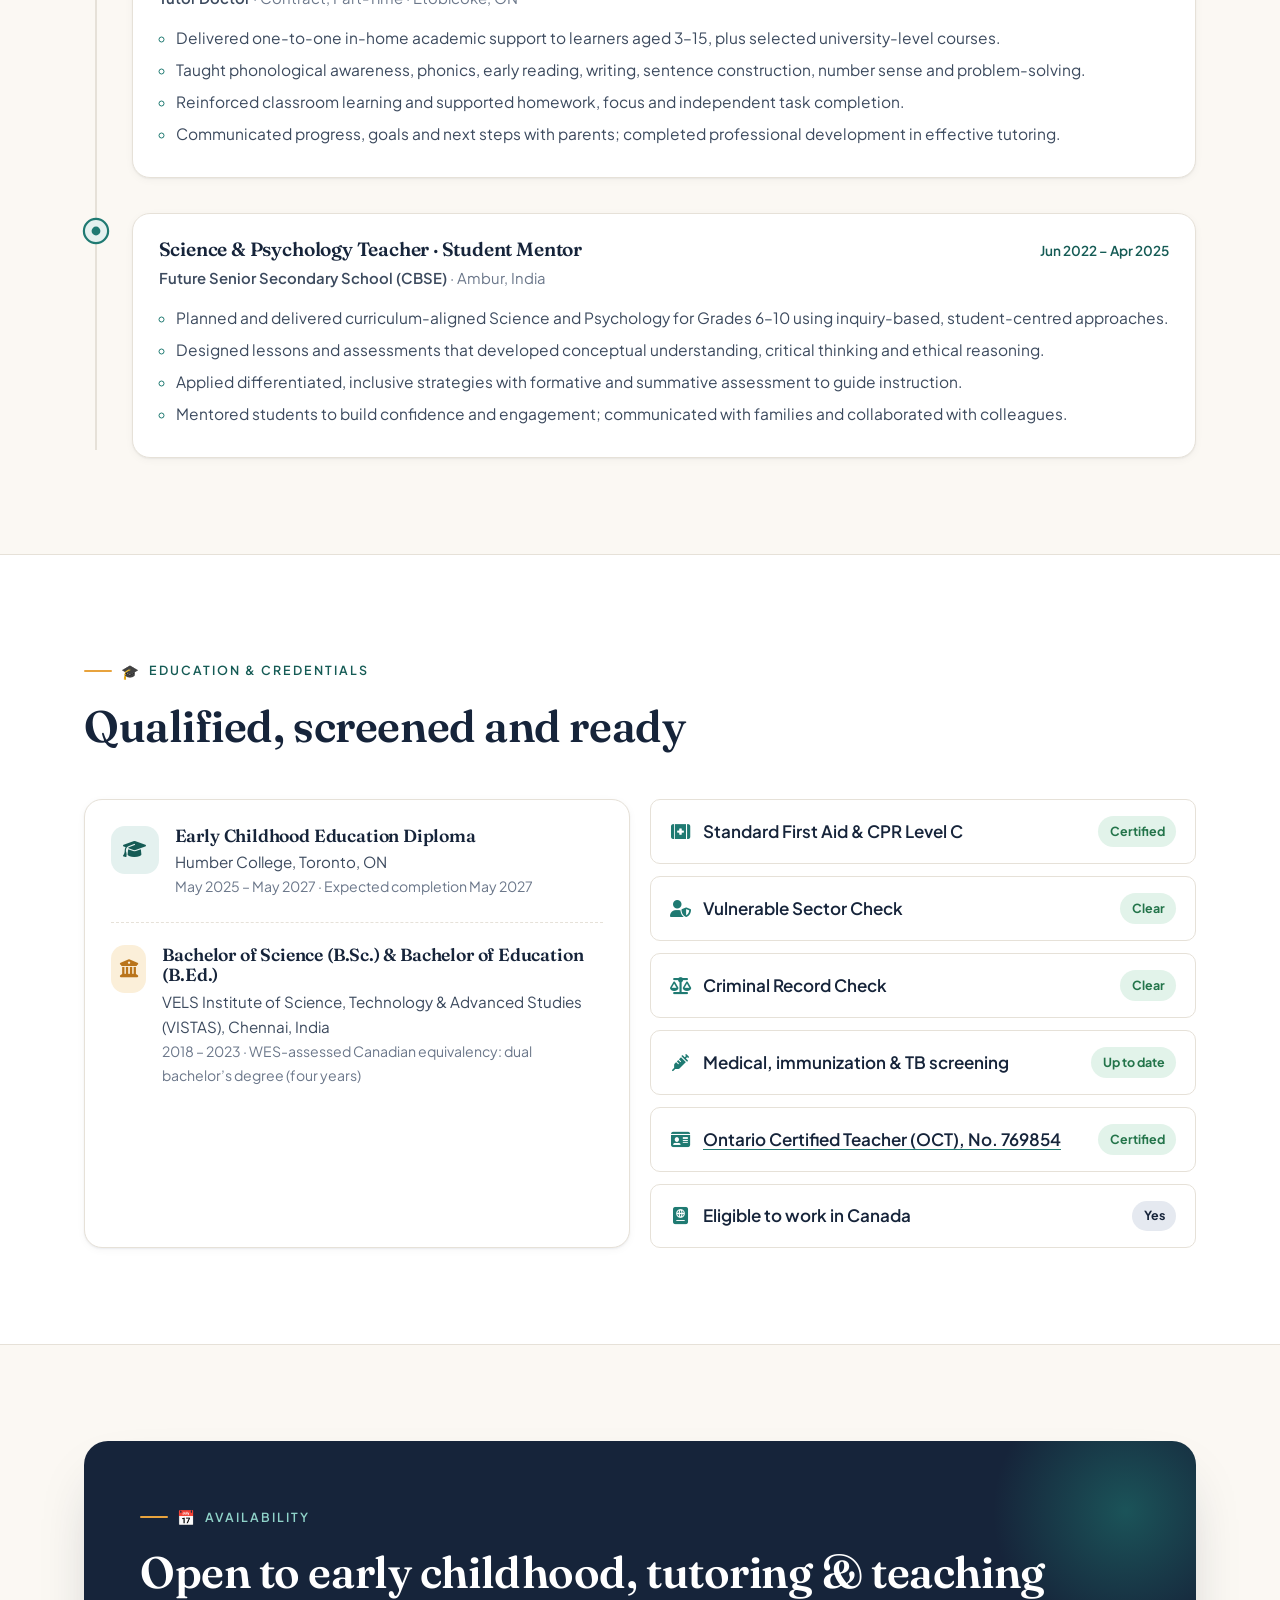
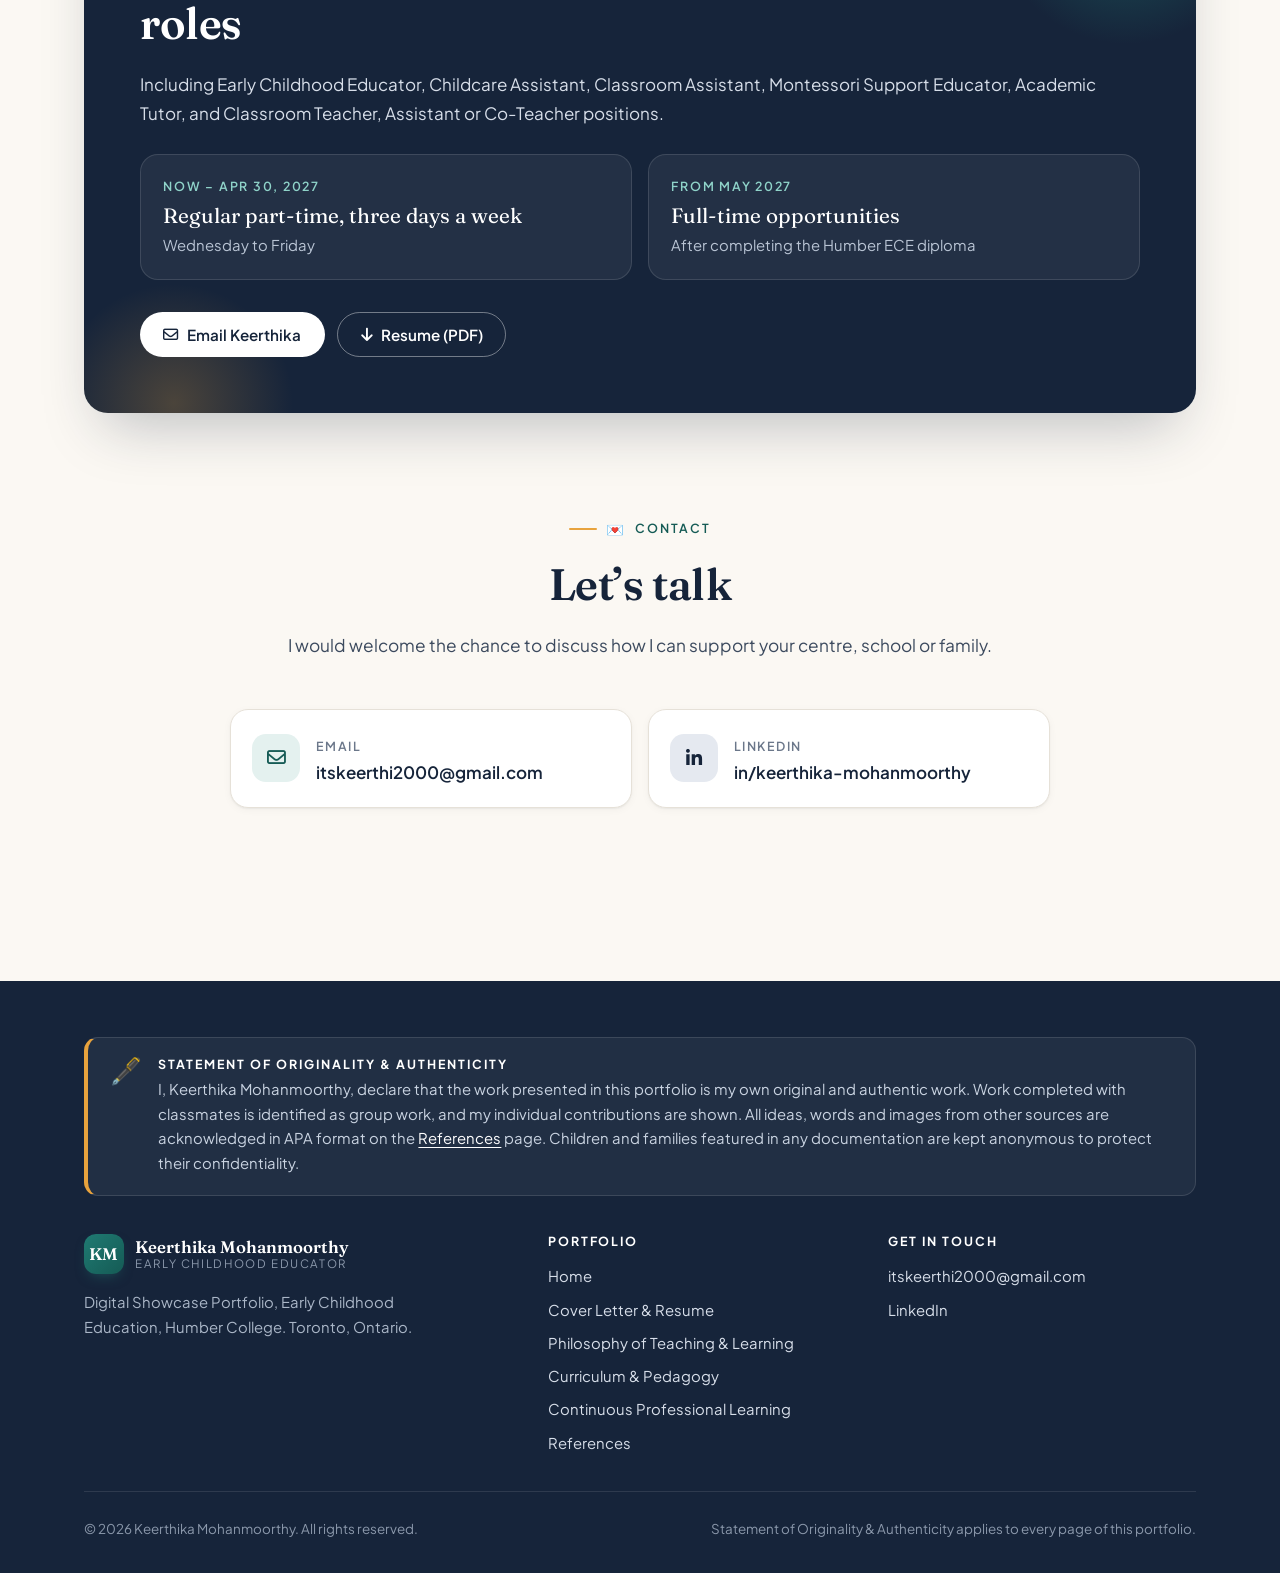
==== commit 91ac5455: "Update resume (new ECE-Portfolio-2026 URL, OCT certified) and add OCT certificate Co-Authored-By: Cl" ====
--- a/index.html
+++ b/index.html
@@ -16,7 +16,7 @@
   <link rel="preconnect" href="https://fonts.gstatic.com" crossorigin />
   <link href="https://fonts.googleapis.com/css2?family=Fraunces:ital,opsz,wght@0,9..144,400;0,9..144,500;0,9..144,600;1,9..144,400;1,9..144,500&family=Plus+Jakarta+Sans:wght@400;500;600;700&display=swap" rel="stylesheet" />
   <link rel="stylesheet" href="https://cdnjs.cloudflare.com/ajax/libs/font-awesome/6.5.2/css/all.min.css" />
-  <link rel="stylesheet" href="assets/css/style.css?v=202611122032" />
+  <link rel="stylesheet" href="assets/css/style.css?v=202611131508" />
 </head>
 
 <body>
@@ -159,8 +159,8 @@
             school in India.
           </p>
           <p>
-            I am completing my Early Childhood Education diploma at Humber College (expected May 2027), and my Ontario College
-            of Teachers application is in progress. My goal is to begin a full-time role as an Early Childhood Educator in a
+            I am completing my Early Childhood Education diploma at Humber College (expected May 2027), and I am an Ontario Certified
+            Teacher (OCT) with the Ontario College of Teachers. My goal is to begin a full-time role as an Early Childhood Educator in a
             licensed program, where I can create inclusive learning environments for children of all abilities, design
             arts-based and nature-inspired experiences, and continue to build strong partnerships with families and the
             community. Guided by my philosophy that teaching and learning is a kaleidoscope of possibilities, I will listen,
@@ -328,7 +328,7 @@
               <li class="reveal"><span class="what"><i class="fa-solid fa-user-shield"></i> Vulnerable Sector Check</span><span class="pill ok">Clear</span></li>
               <li class="reveal"><span class="what"><i class="fa-solid fa-scale-balanced"></i> Criminal Record Check</span><span class="pill ok">Clear</span></li>
               <li class="reveal"><span class="what"><i class="fa-solid fa-syringe"></i> Medical, immunization &amp; TB screening</span><span class="pill ok">Up to date</span></li>
-              <li class="reveal"><span class="what"><i class="fa-solid fa-id-card"></i> Ontario College of Teachers (OCT)</span><span class="pill prog">In progress</span></li>
+              <li class="reveal"><span class="what"><i class="fa-solid fa-id-card"></i> <a href="assets/docs/certificates/Keerthika_Mohanmoorthy_OCT_Certificate_of_Registration.pdf" target="_blank" rel="noopener">Ontario Certified Teacher (OCT), No. 769854</a></span><span class="pill ok">Certified</span></li>
               <li class="reveal"><span class="what"><i class="fa-solid fa-passport"></i> Eligible to work in Canada</span><span class="pill info">Yes</span></li>
             </ul>
           </div>
@@ -428,6 +428,6 @@
     </div>
   </footer>
 
-  <script src="assets/js/main.js?v=202611122032"></script>
+  <script src="assets/js/main.js?v=202611131508"></script>
 </body>
 </html>
--- a/assets/css/style.css
+++ b/assets/css/style.css
@@ -1298,3 +1298,18 @@
 }
 .portrait.pop .portrait-badge.alt { bottom: auto; left: auto; }
 .portrait.pop .portrait-badge:not(.alt) { top: auto; right: auto; }
+
+/* ---------- Inner-page hero figure ---------- */
+.hero-figure { display: none; }
+@media (min-width: 1100px) {
+  .page-hero .hero-figure {
+    display: block; position: absolute; z-index: 1; bottom: 0; pointer-events: none;
+    right: max(3%, calc((100vw - 1160px) / 2 - 10px)); height: min(92%, 380px); width: auto;
+    filter: drop-shadow(0 14px 18px rgba(22,36,58,.22));
+    -webkit-mask-image: linear-gradient(#000 88%, transparent); mask-image: linear-gradient(#000 88%, transparent);
+    animation: figure-in .9s cubic-bezier(.2,.75,.15,1) .2s both;
+  }
+  .page-hero .shape.s1, .page-hero .shape.s2 { display: none; }
+}
+@keyframes figure-in { from { opacity: 0; transform: translateY(30px); } }
+@media (prefers-reduced-motion: reduce) { .page-hero .hero-figure { animation: none; } }
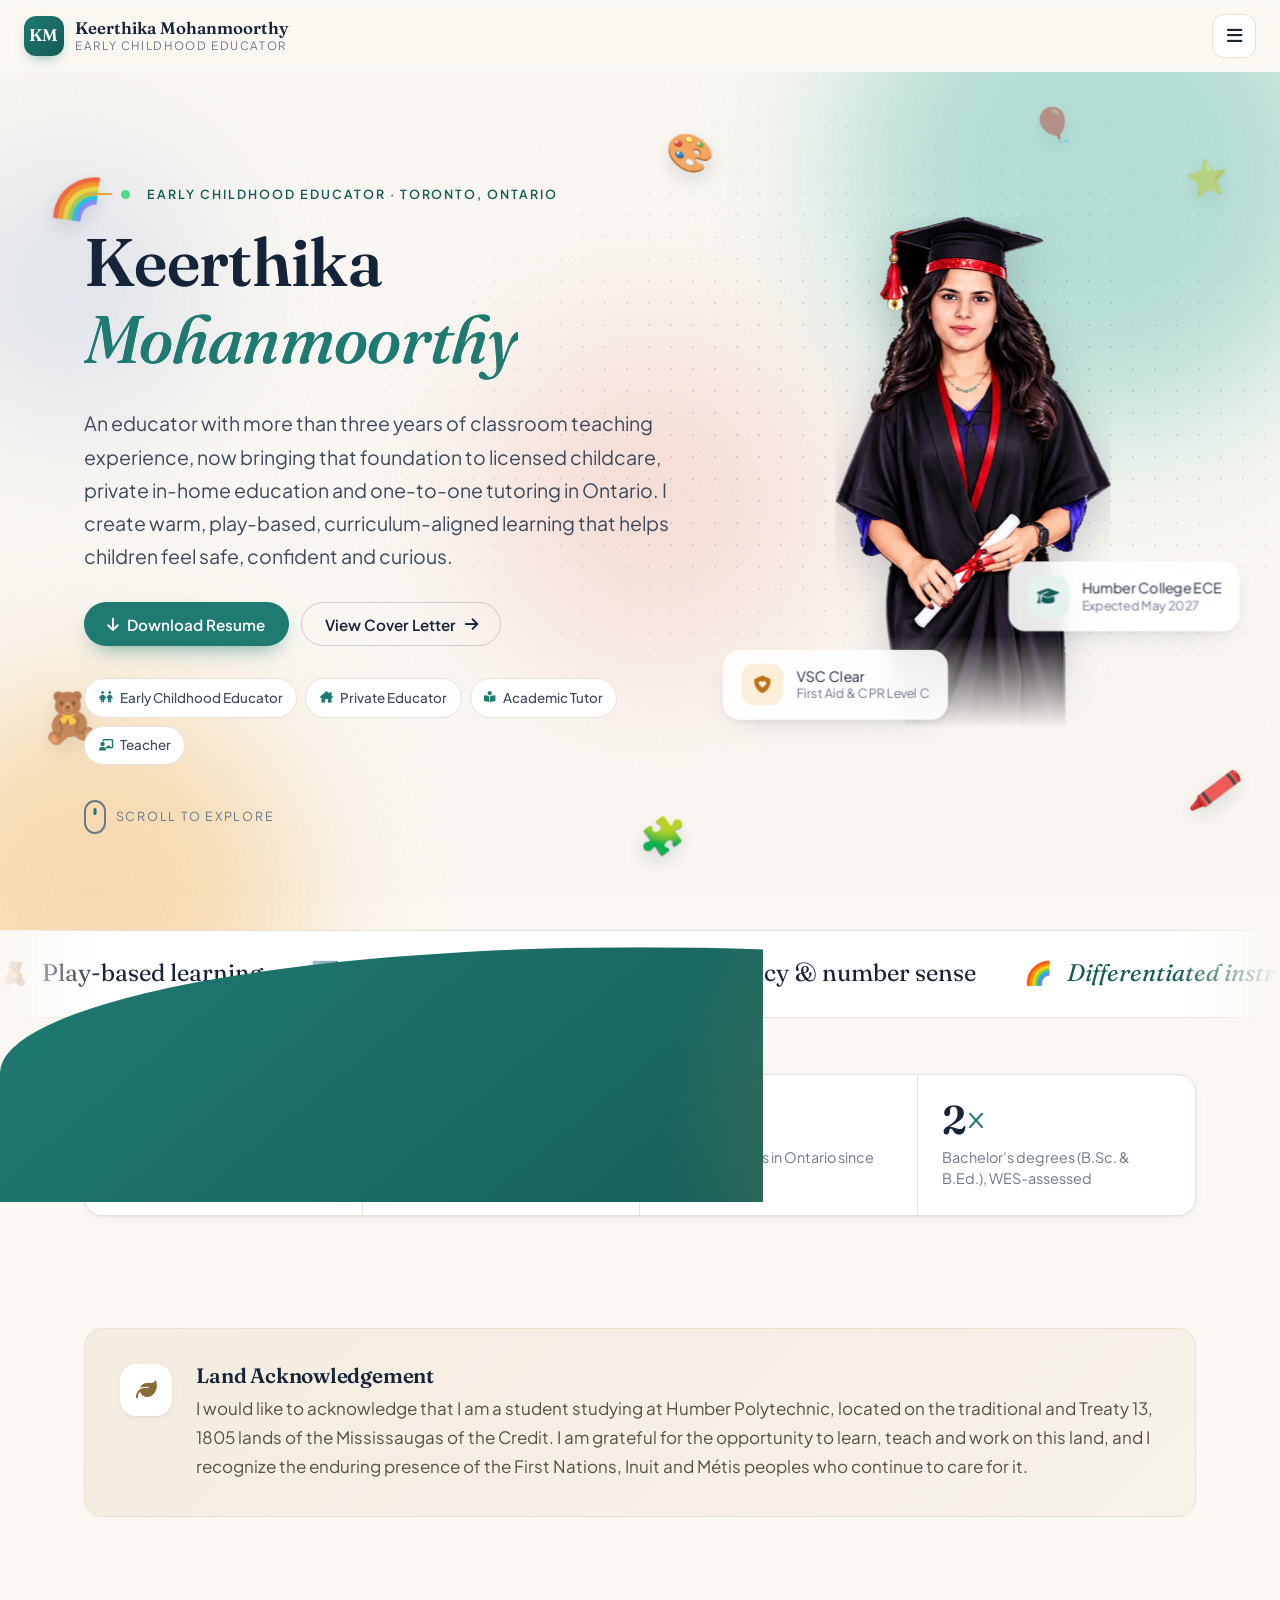
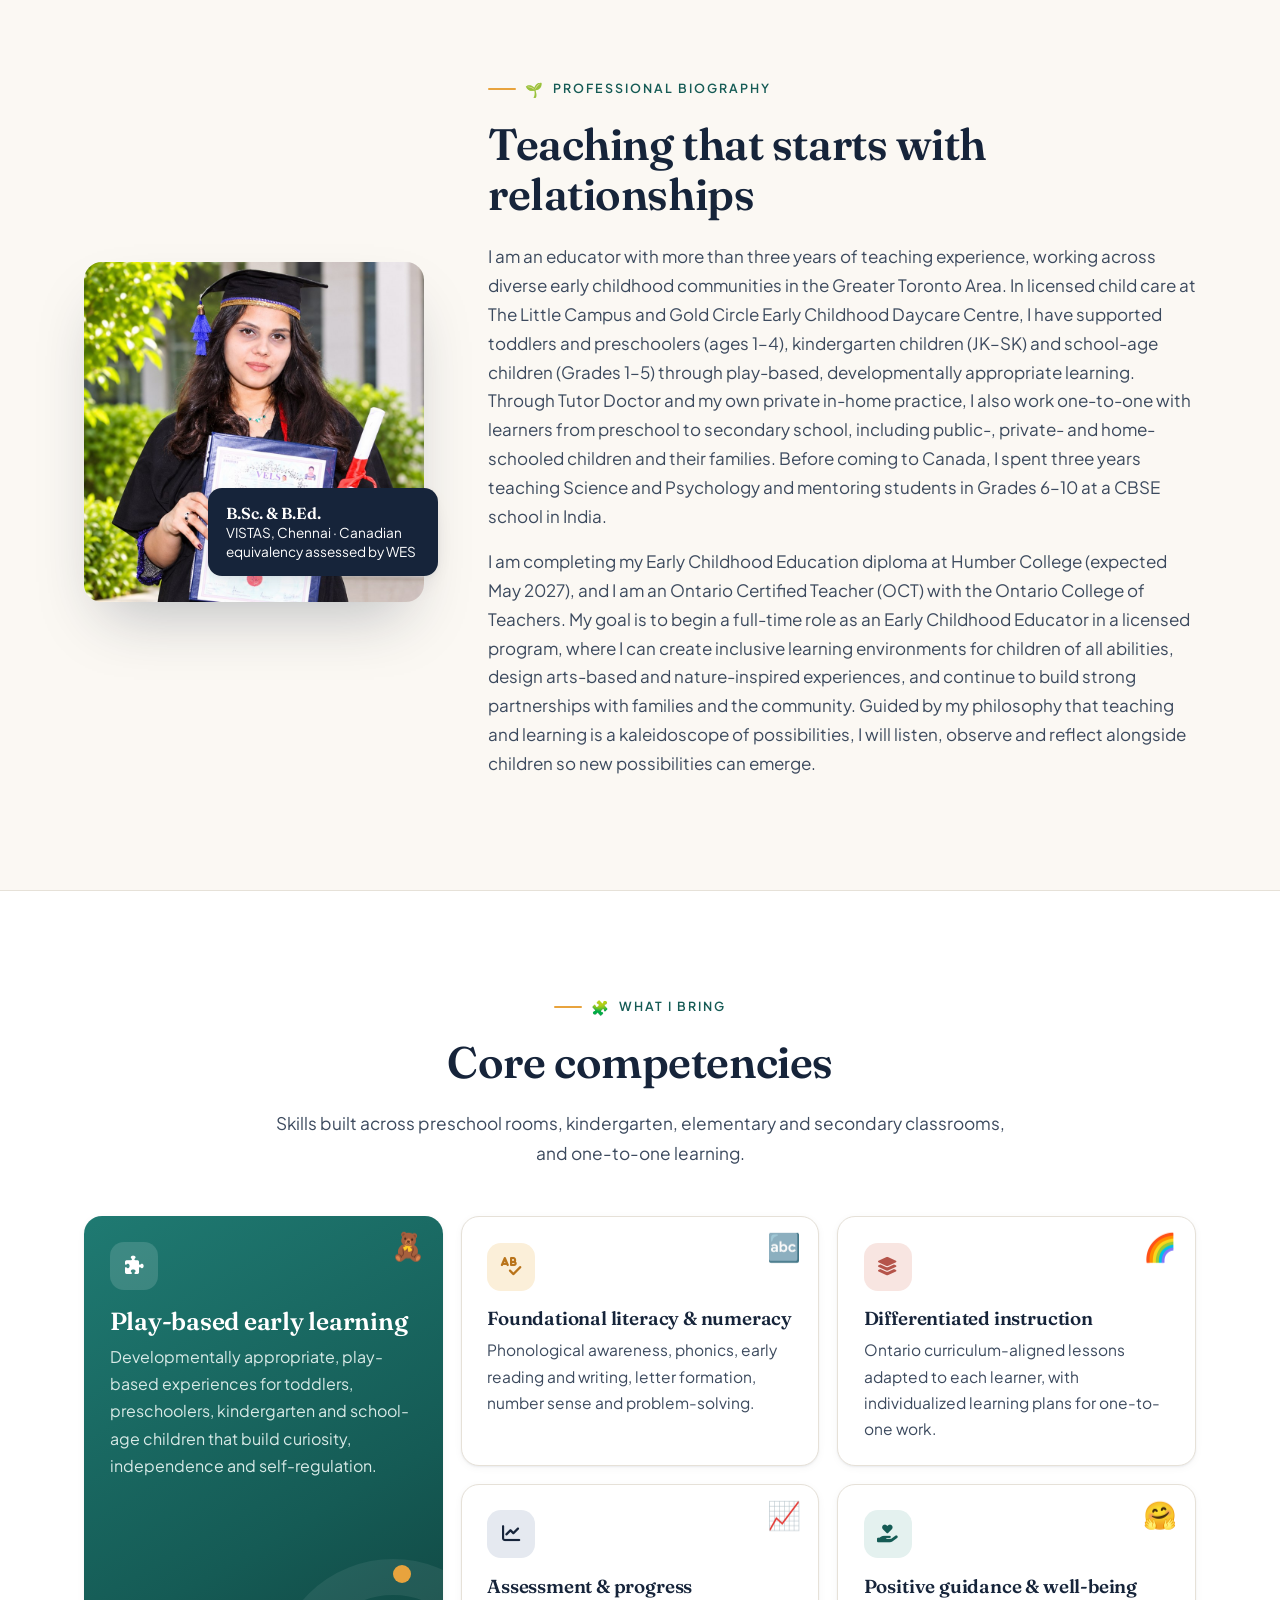
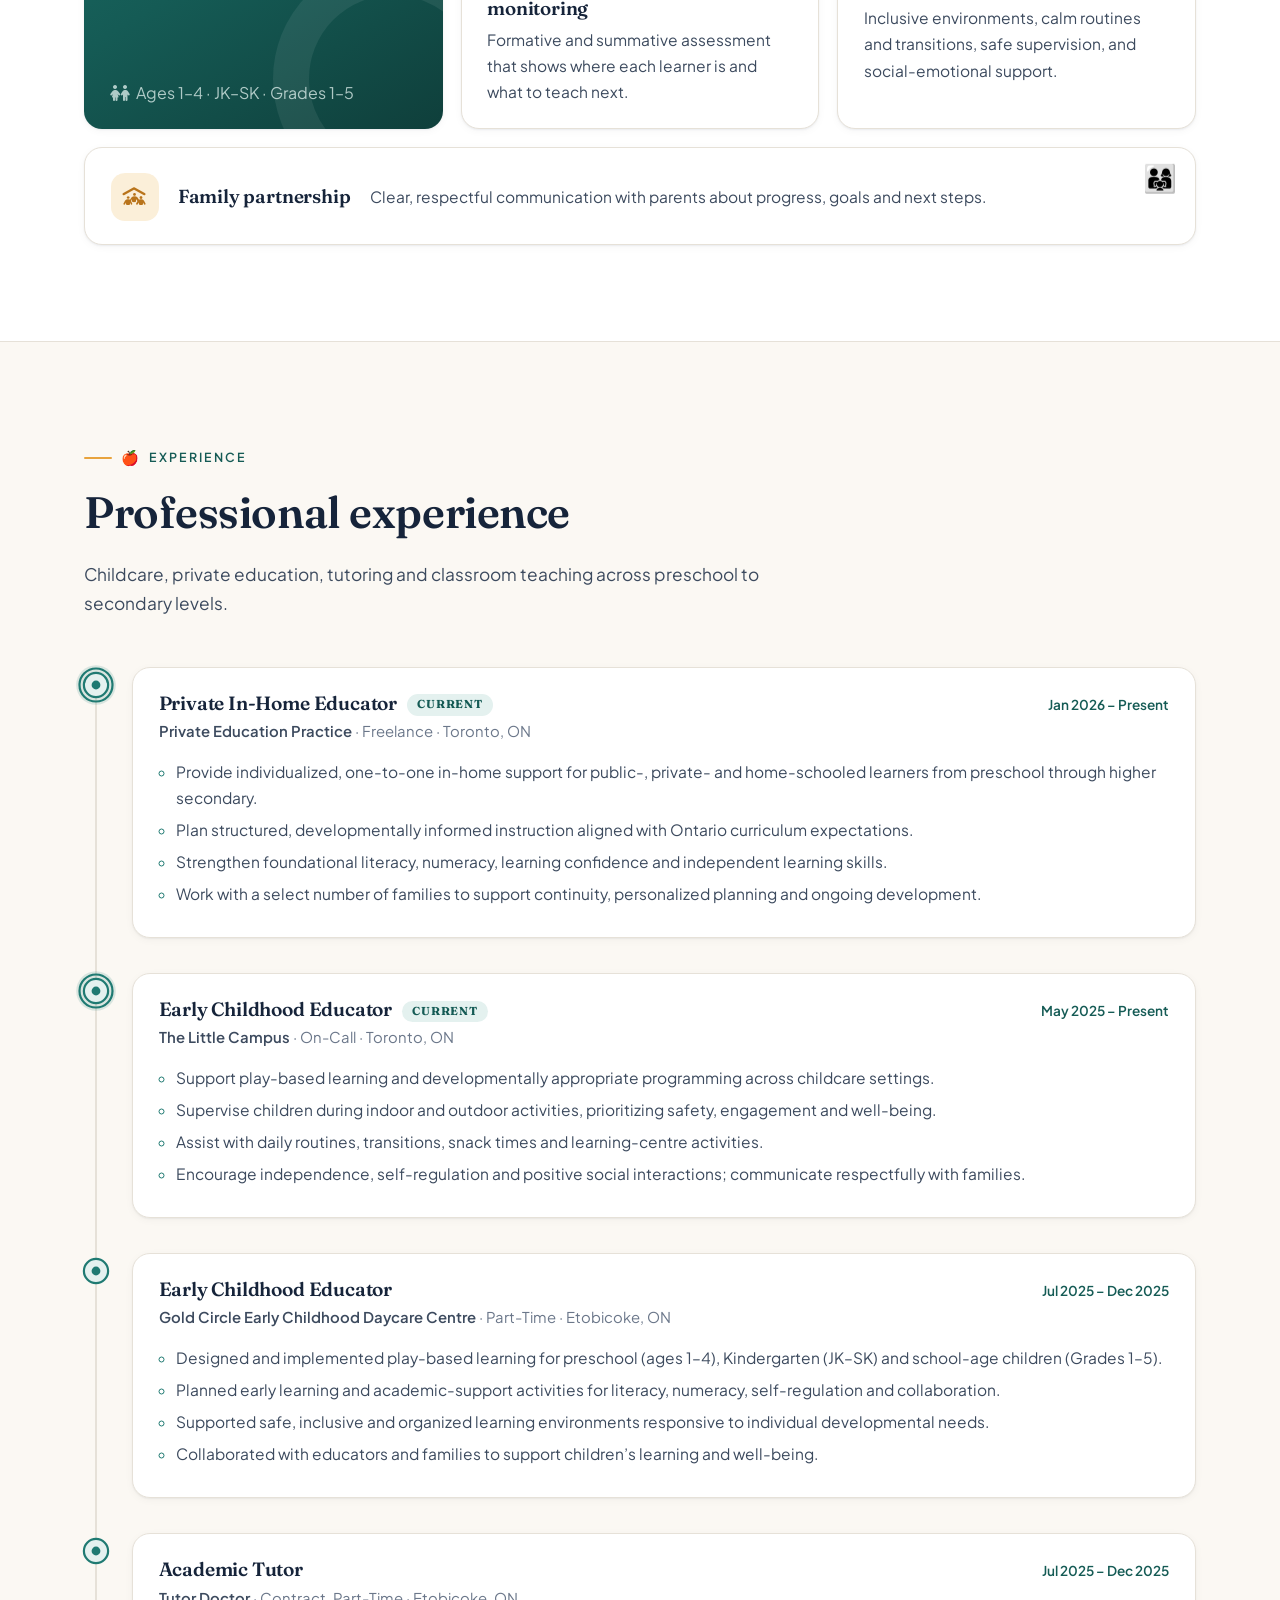
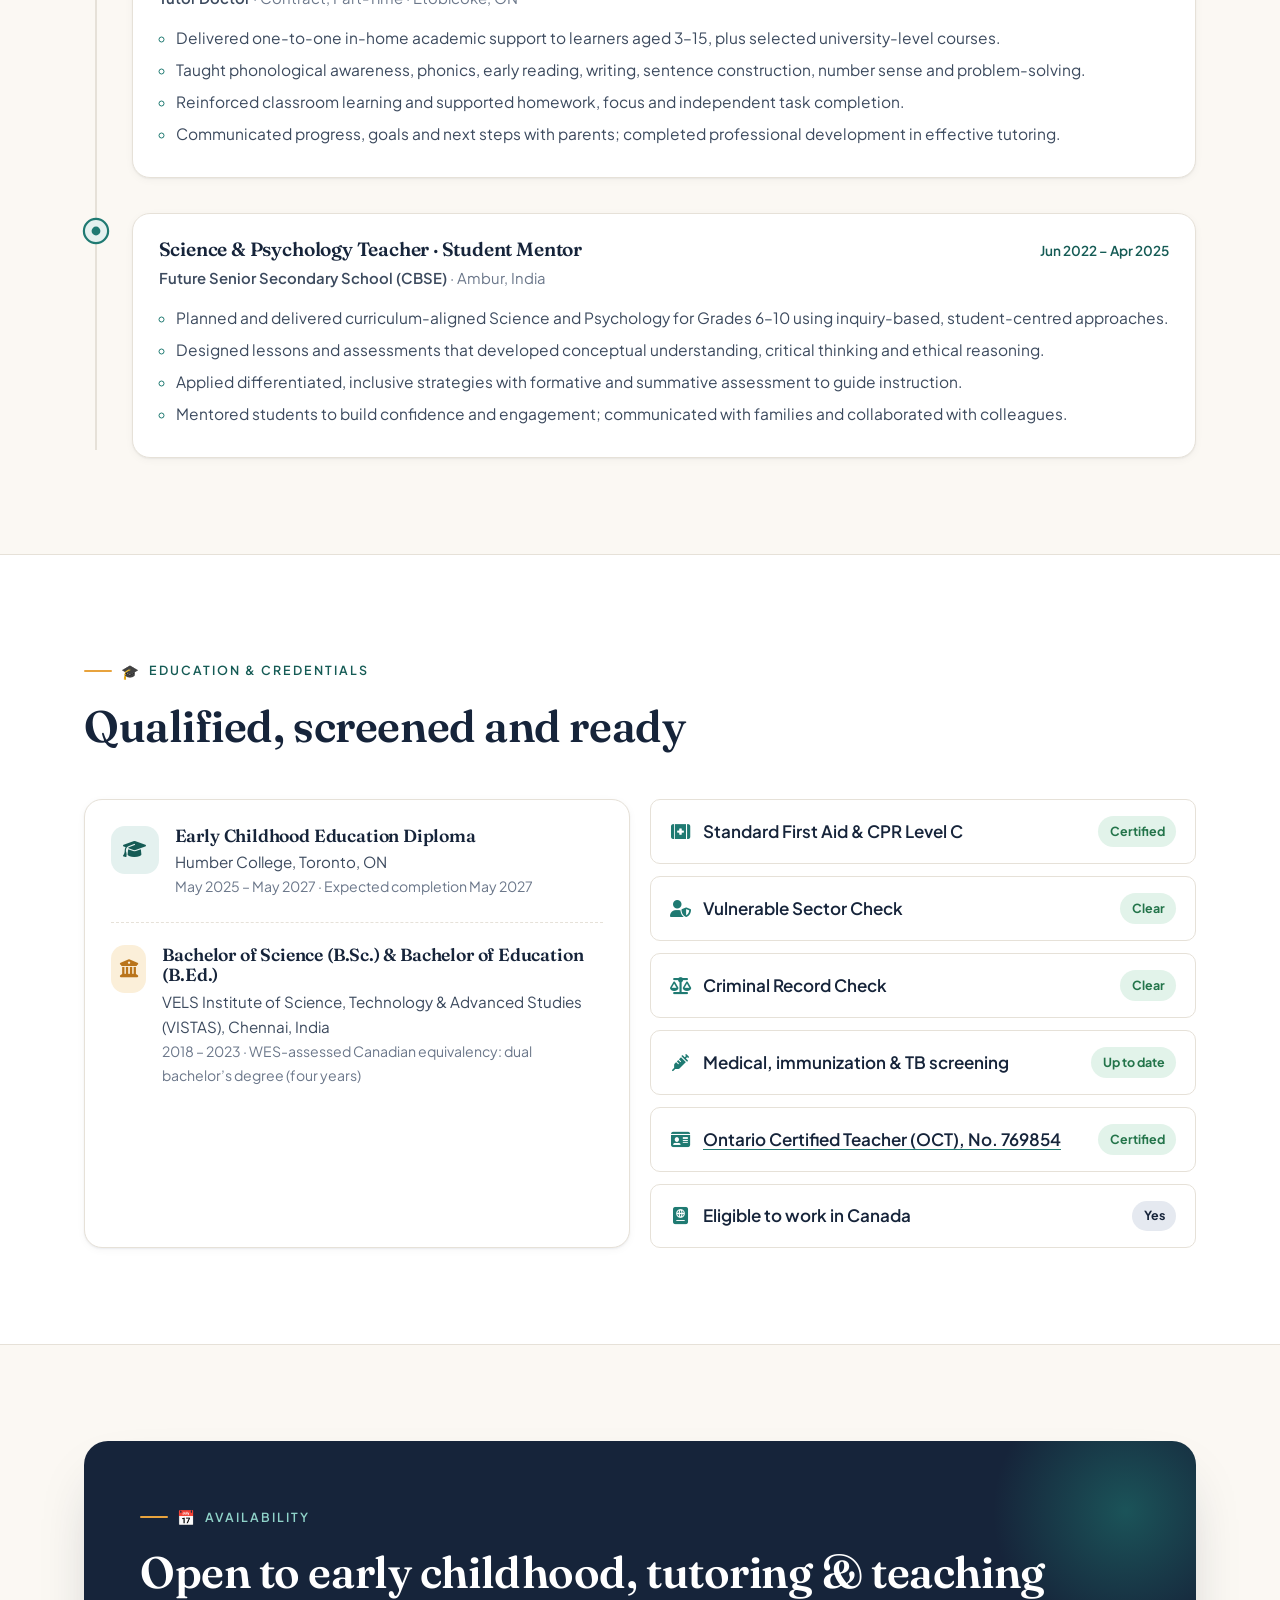
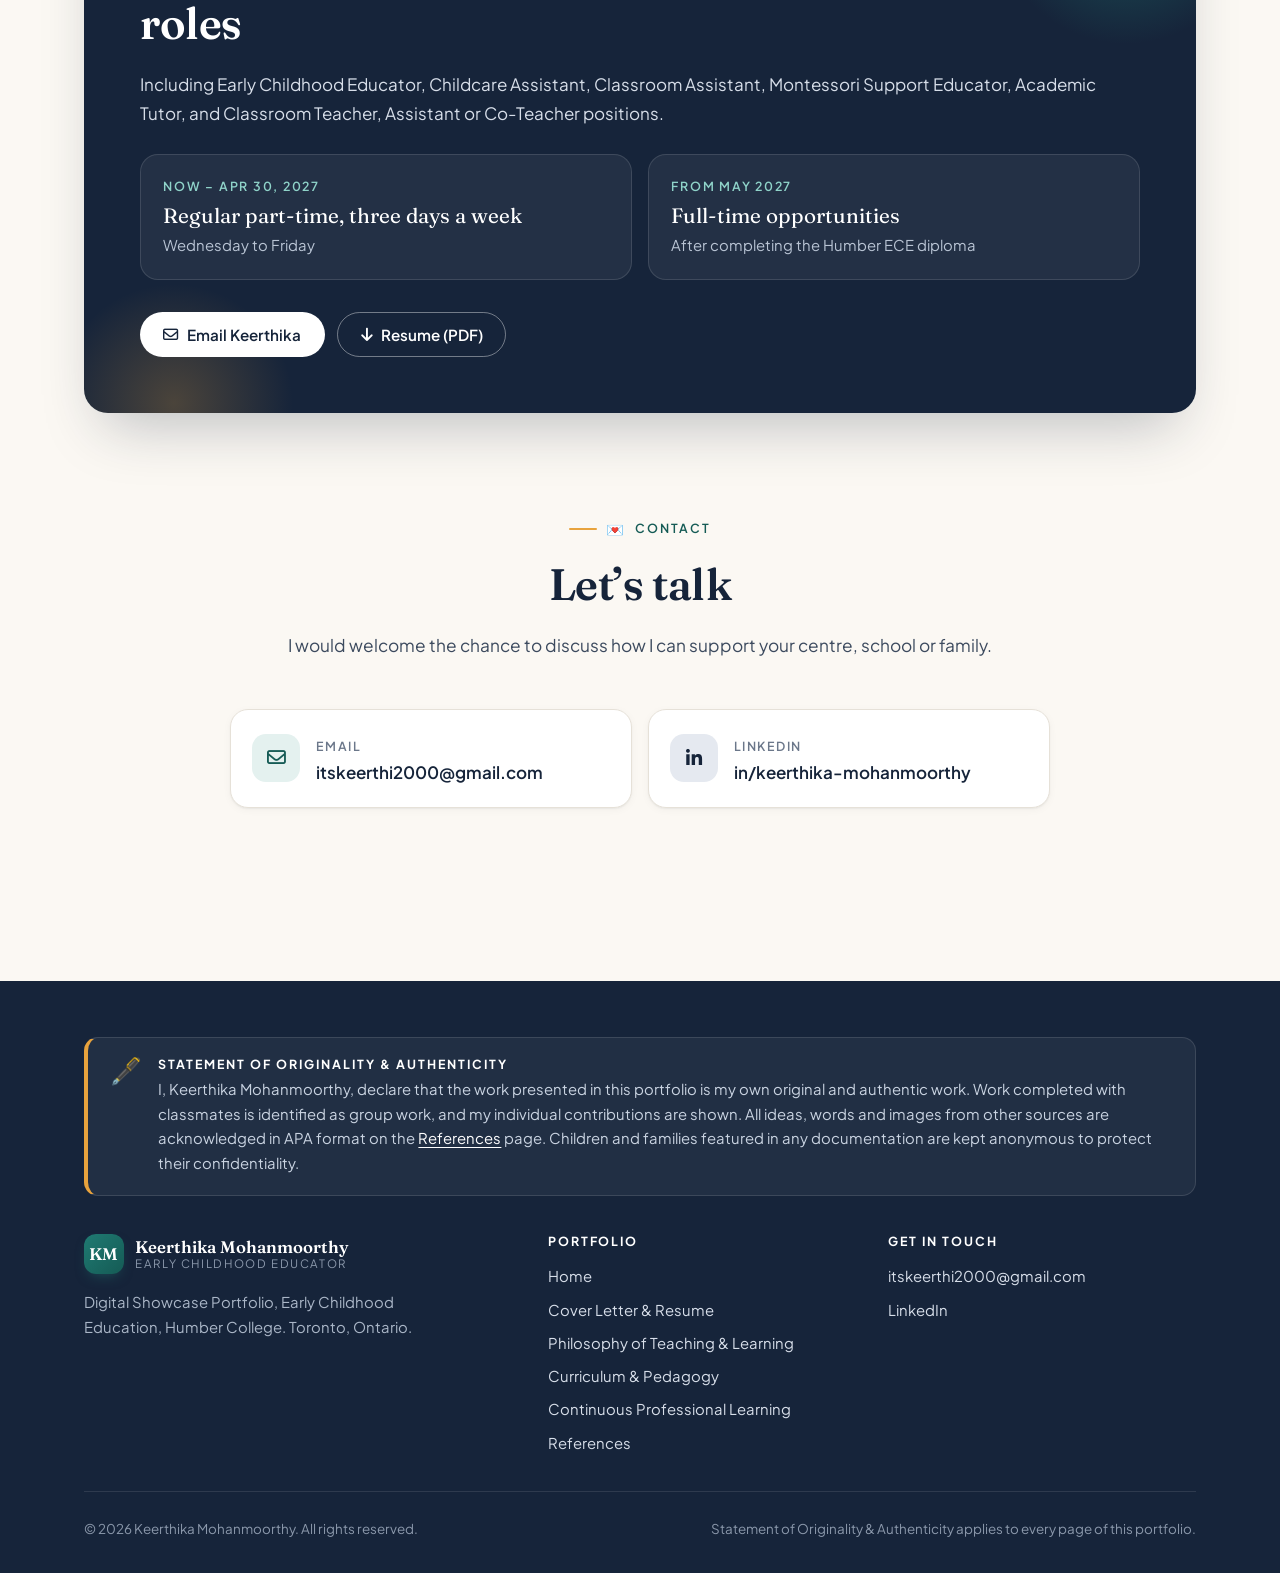
==== commit 67ce19b7: "Replace OCT certificate with member card (certificate is confidential) Co-Authored-By: Claude Opus 5" ====
--- a/index.html
+++ b/index.html
@@ -16,7 +16,7 @@
   <link rel="preconnect" href="https://fonts.gstatic.com" crossorigin />
   <link href="https://fonts.googleapis.com/css2?family=Fraunces:ital,opsz,wght@0,9..144,400;0,9..144,500;0,9..144,600;1,9..144,400;1,9..144,500&family=Plus+Jakarta+Sans:wght@400;500;600;700&display=swap" rel="stylesheet" />
   <link rel="stylesheet" href="https://cdnjs.cloudflare.com/ajax/libs/font-awesome/6.5.2/css/all.min.css" />
-  <link rel="stylesheet" href="assets/css/style.css?v=202611131508" />
+  <link rel="stylesheet" href="assets/css/style.css?v=202611131518" />
 </head>
 
 <body>
@@ -328,7 +328,7 @@
               <li class="reveal"><span class="what"><i class="fa-solid fa-user-shield"></i> Vulnerable Sector Check</span><span class="pill ok">Clear</span></li>
               <li class="reveal"><span class="what"><i class="fa-solid fa-scale-balanced"></i> Criminal Record Check</span><span class="pill ok">Clear</span></li>
               <li class="reveal"><span class="what"><i class="fa-solid fa-syringe"></i> Medical, immunization &amp; TB screening</span><span class="pill ok">Up to date</span></li>
-              <li class="reveal"><span class="what"><i class="fa-solid fa-id-card"></i> <a href="assets/docs/certificates/Keerthika_Mohanmoorthy_OCT_Certificate_of_Registration.pdf" target="_blank" rel="noopener">Ontario Certified Teacher (OCT), No. 769854</a></span><span class="pill ok">Certified</span></li>
+              <li class="reveal"><span class="what"><i class="fa-solid fa-id-card"></i> <a href="assets/docs/certificates/Keerthika_Mohanmoorthy_OCT_Member_Card.pdf" target="_blank" rel="noopener">Ontario Certified Teacher (OCT), No. 769854</a></span><span class="pill ok">Certified</span></li>
               <li class="reveal"><span class="what"><i class="fa-solid fa-passport"></i> Eligible to work in Canada</span><span class="pill info">Yes</span></li>
             </ul>
           </div>
@@ -428,6 +428,6 @@
     </div>
   </footer>
 
-  <script src="assets/js/main.js?v=202611131508"></script>
+  <script src="assets/js/main.js?v=202611131518"></script>
 </body>
 </html>
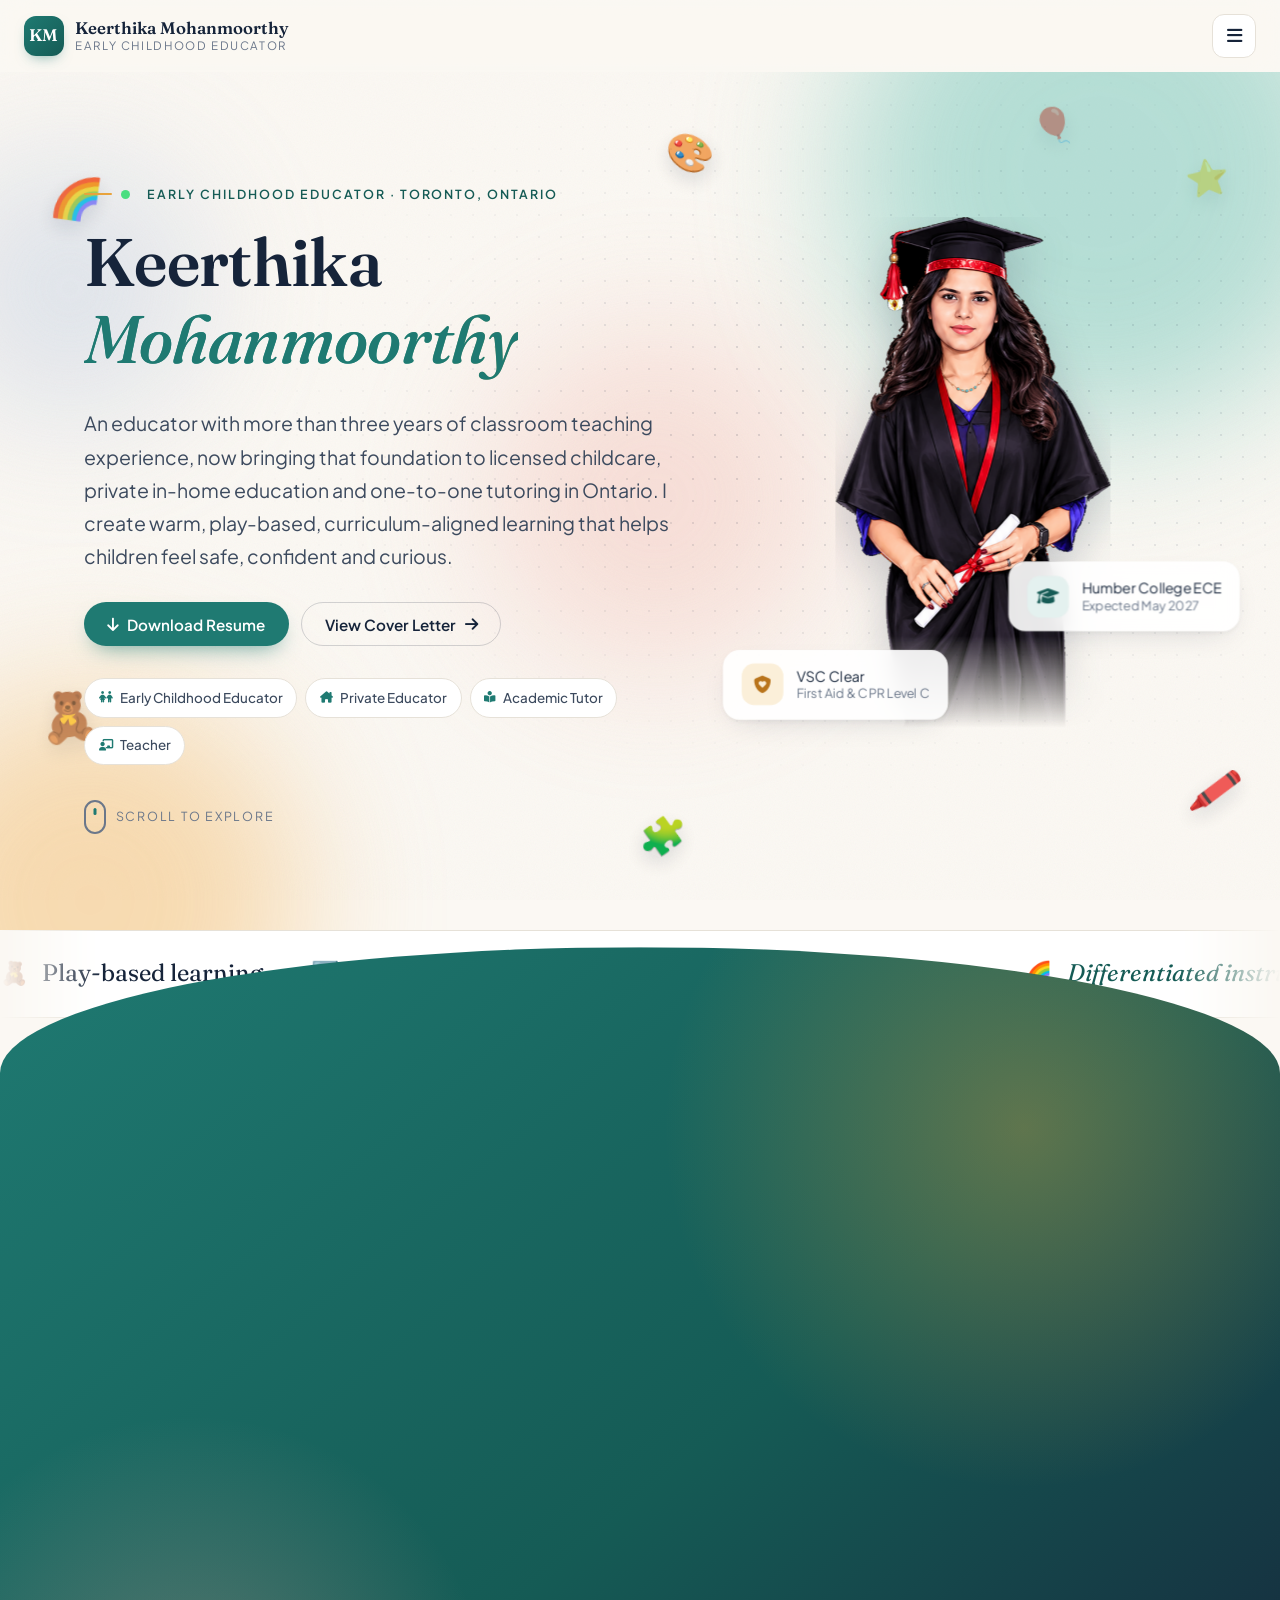
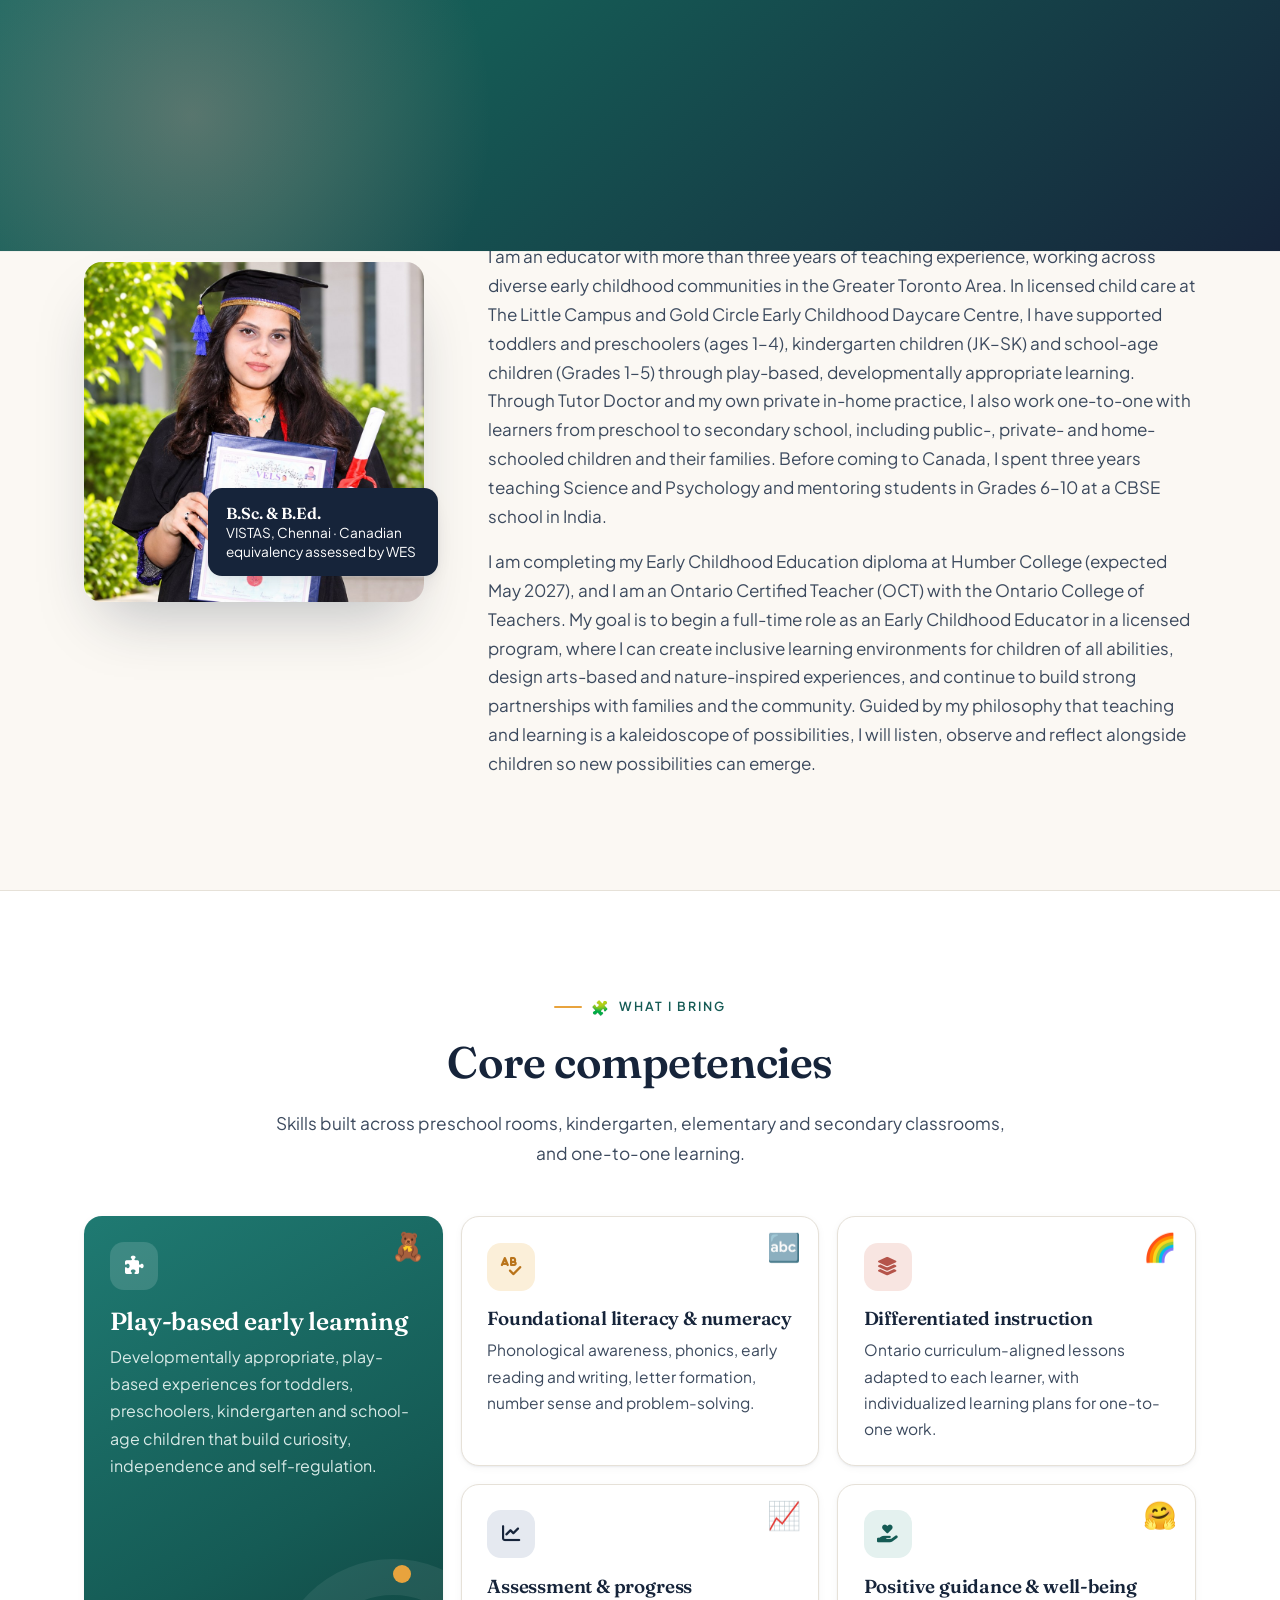
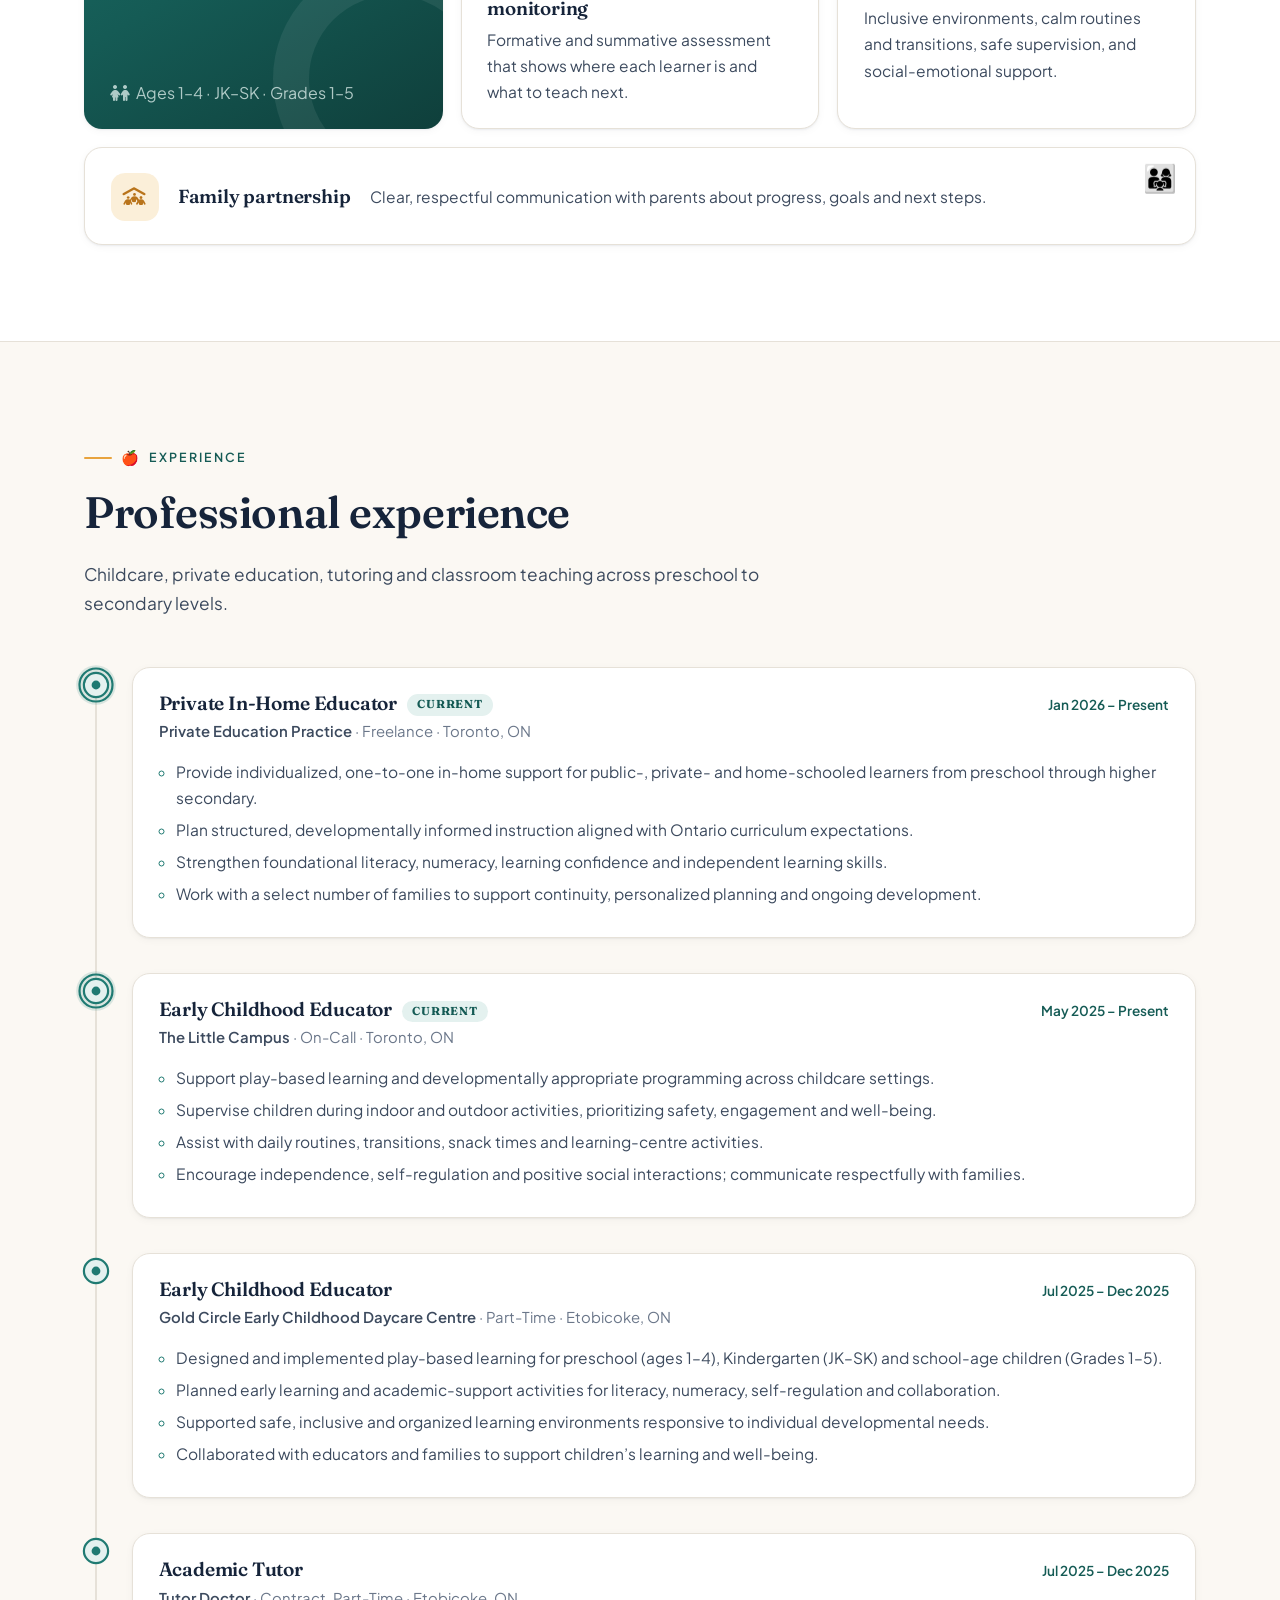
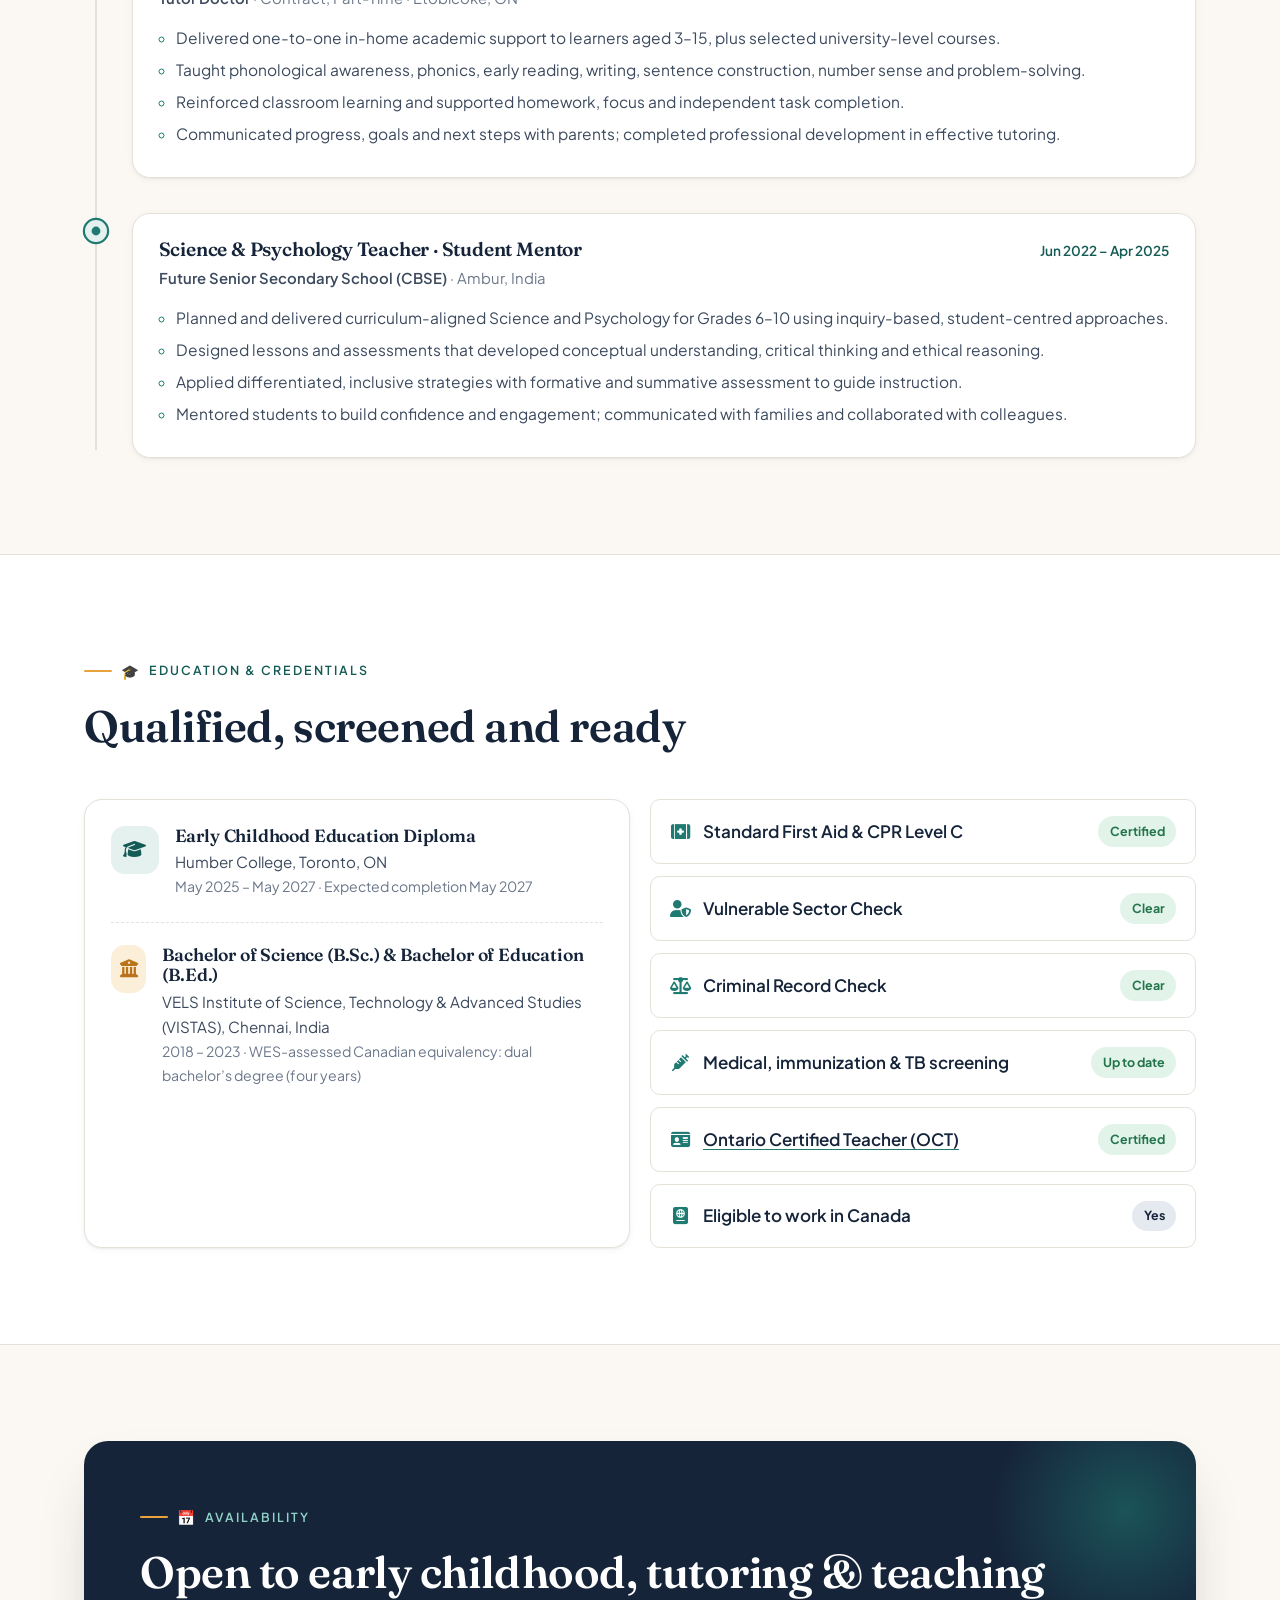
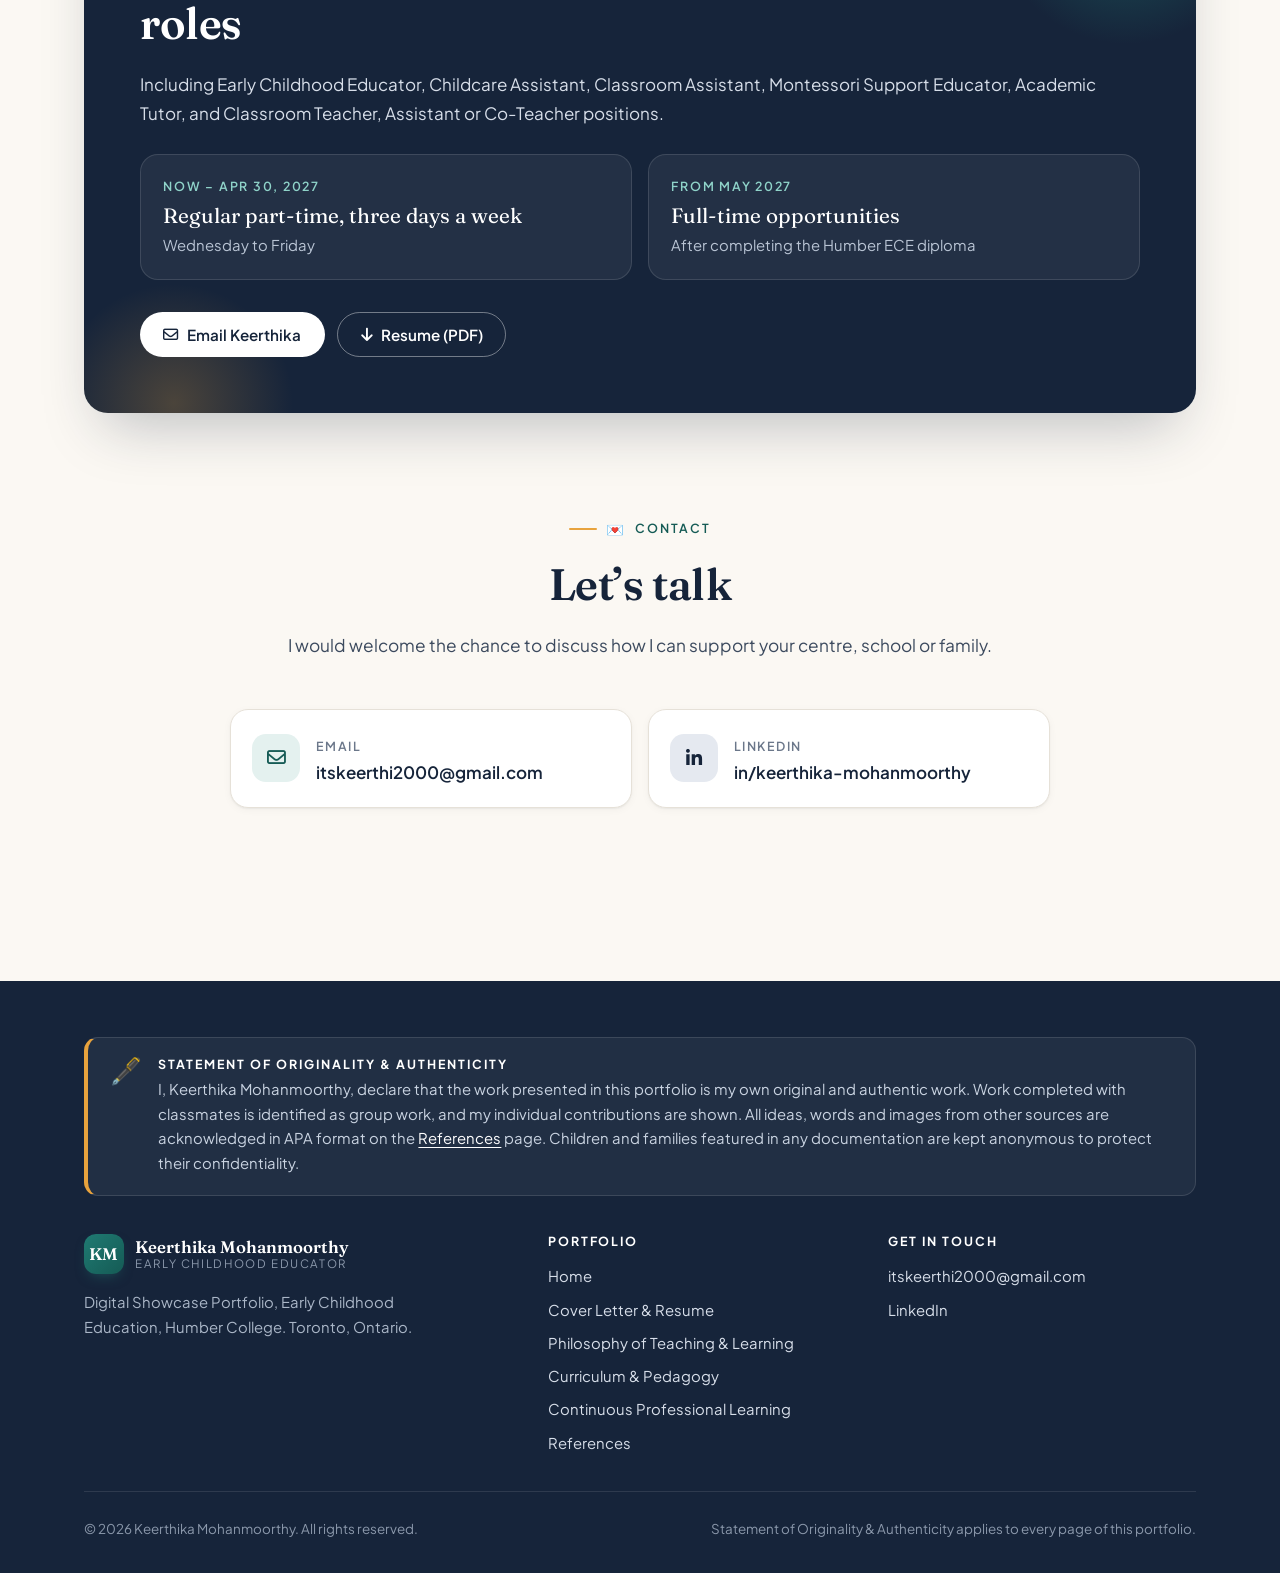
==== commit a9090ccc: "Remove confidential OCT number and member card; add Claude self-service, PR previews and gh-pages de" ====
--- a/index.html
+++ b/index.html
@@ -16,7 +16,7 @@
   <link rel="preconnect" href="https://fonts.gstatic.com" crossorigin />
   <link href="https://fonts.googleapis.com/css2?family=Fraunces:ital,opsz,wght@0,9..144,400;0,9..144,500;0,9..144,600;1,9..144,400;1,9..144,500&family=Plus+Jakarta+Sans:wght@400;500;600;700&display=swap" rel="stylesheet" />
   <link rel="stylesheet" href="https://cdnjs.cloudflare.com/ajax/libs/font-awesome/6.5.2/css/all.min.css" />
-  <link rel="stylesheet" href="assets/css/style.css?v=202611131518" />
+  <link rel="stylesheet" href="assets/css/style.css?v=202611131522" />
 </head>
 
 <body>
@@ -328,7 +328,7 @@
               <li class="reveal"><span class="what"><i class="fa-solid fa-user-shield"></i> Vulnerable Sector Check</span><span class="pill ok">Clear</span></li>
               <li class="reveal"><span class="what"><i class="fa-solid fa-scale-balanced"></i> Criminal Record Check</span><span class="pill ok">Clear</span></li>
               <li class="reveal"><span class="what"><i class="fa-solid fa-syringe"></i> Medical, immunization &amp; TB screening</span><span class="pill ok">Up to date</span></li>
-              <li class="reveal"><span class="what"><i class="fa-solid fa-id-card"></i> <a href="assets/docs/certificates/Keerthika_Mohanmoorthy_OCT_Member_Card.pdf" target="_blank" rel="noopener">Ontario Certified Teacher (OCT), No. 769854</a></span><span class="pill ok">Certified</span></li>
+              <li class="reveal"><span class="what"><i class="fa-solid fa-id-card"></i> <a href="https://www.oct.ca/findateacher" target="_blank" rel="noopener">Ontario Certified Teacher (OCT)</a></span><span class="pill ok">Certified</span></li>
               <li class="reveal"><span class="what"><i class="fa-solid fa-passport"></i> Eligible to work in Canada</span><span class="pill info">Yes</span></li>
             </ul>
           </div>
@@ -428,6 +428,6 @@
     </div>
   </footer>
 
-  <script src="assets/js/main.js?v=202611131518"></script>
+  <script src="assets/js/main.js?v=202611131522"></script>
 </body>
 </html>
